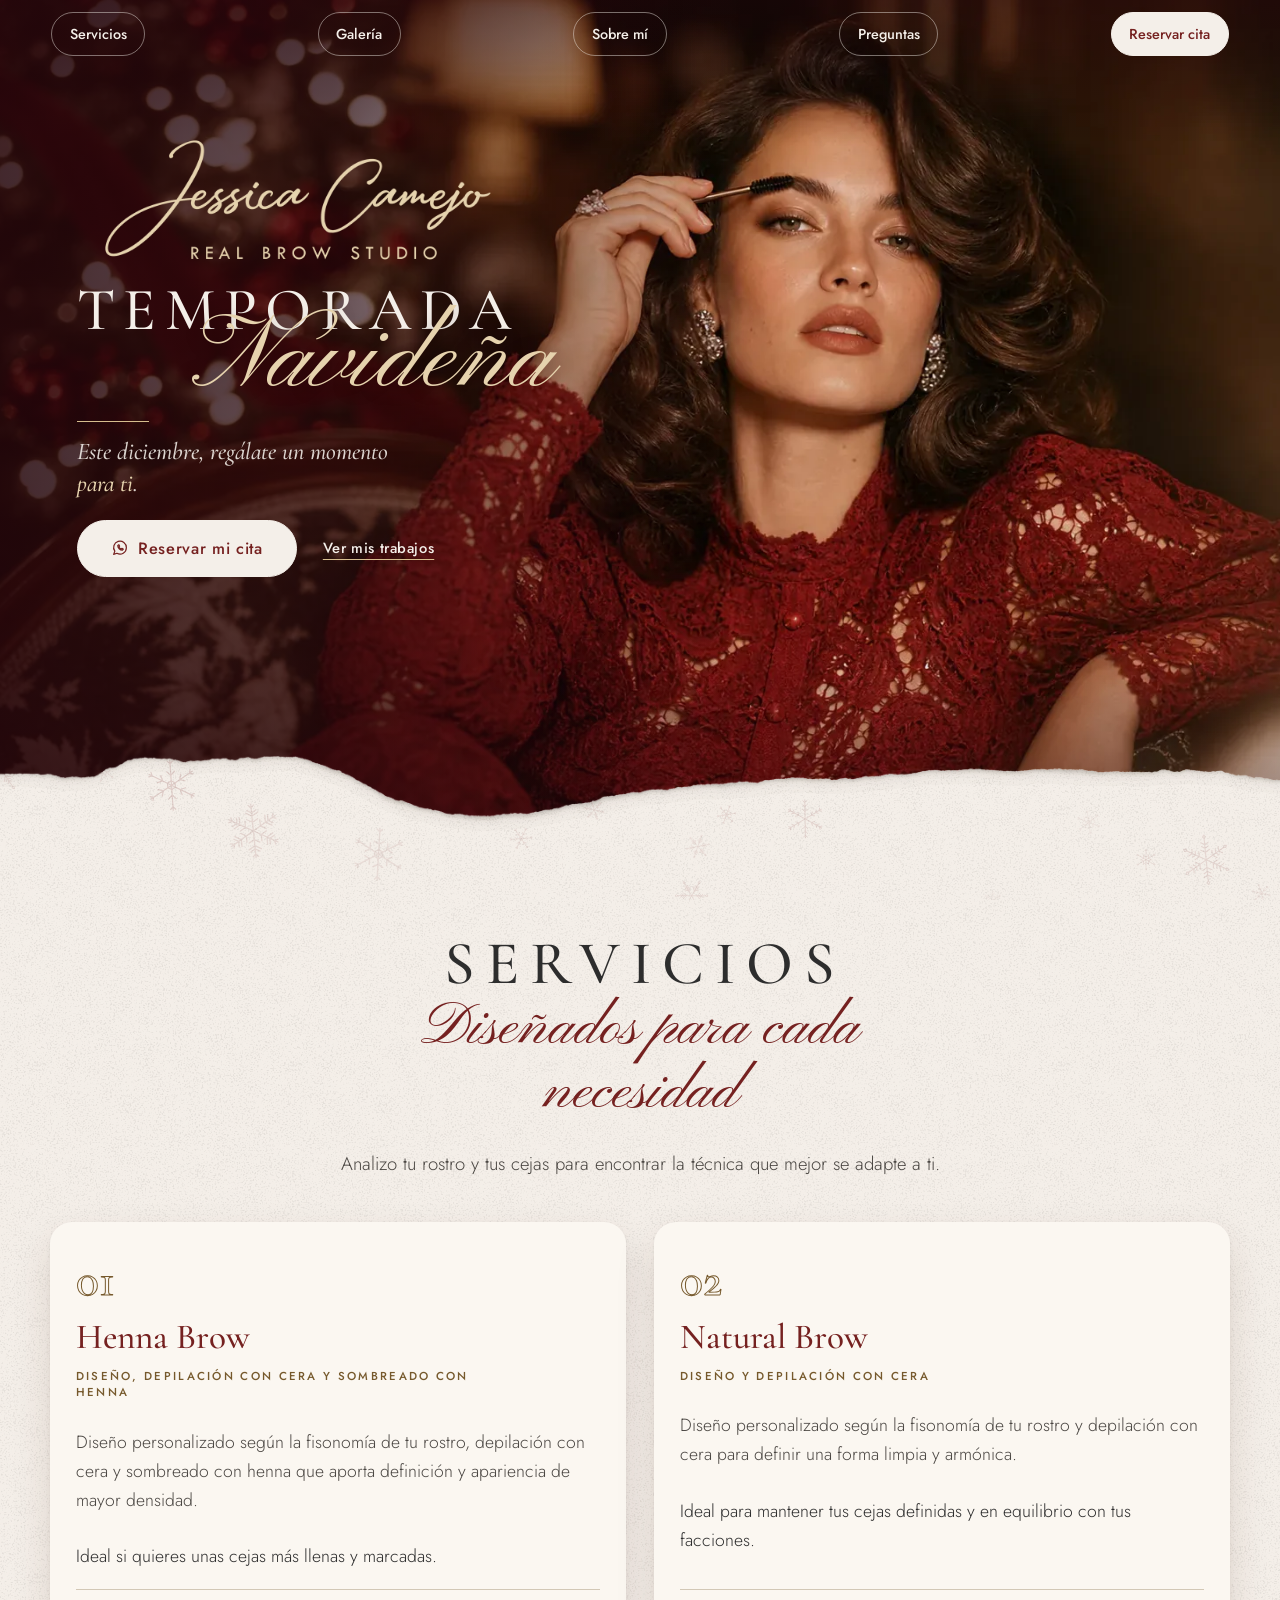
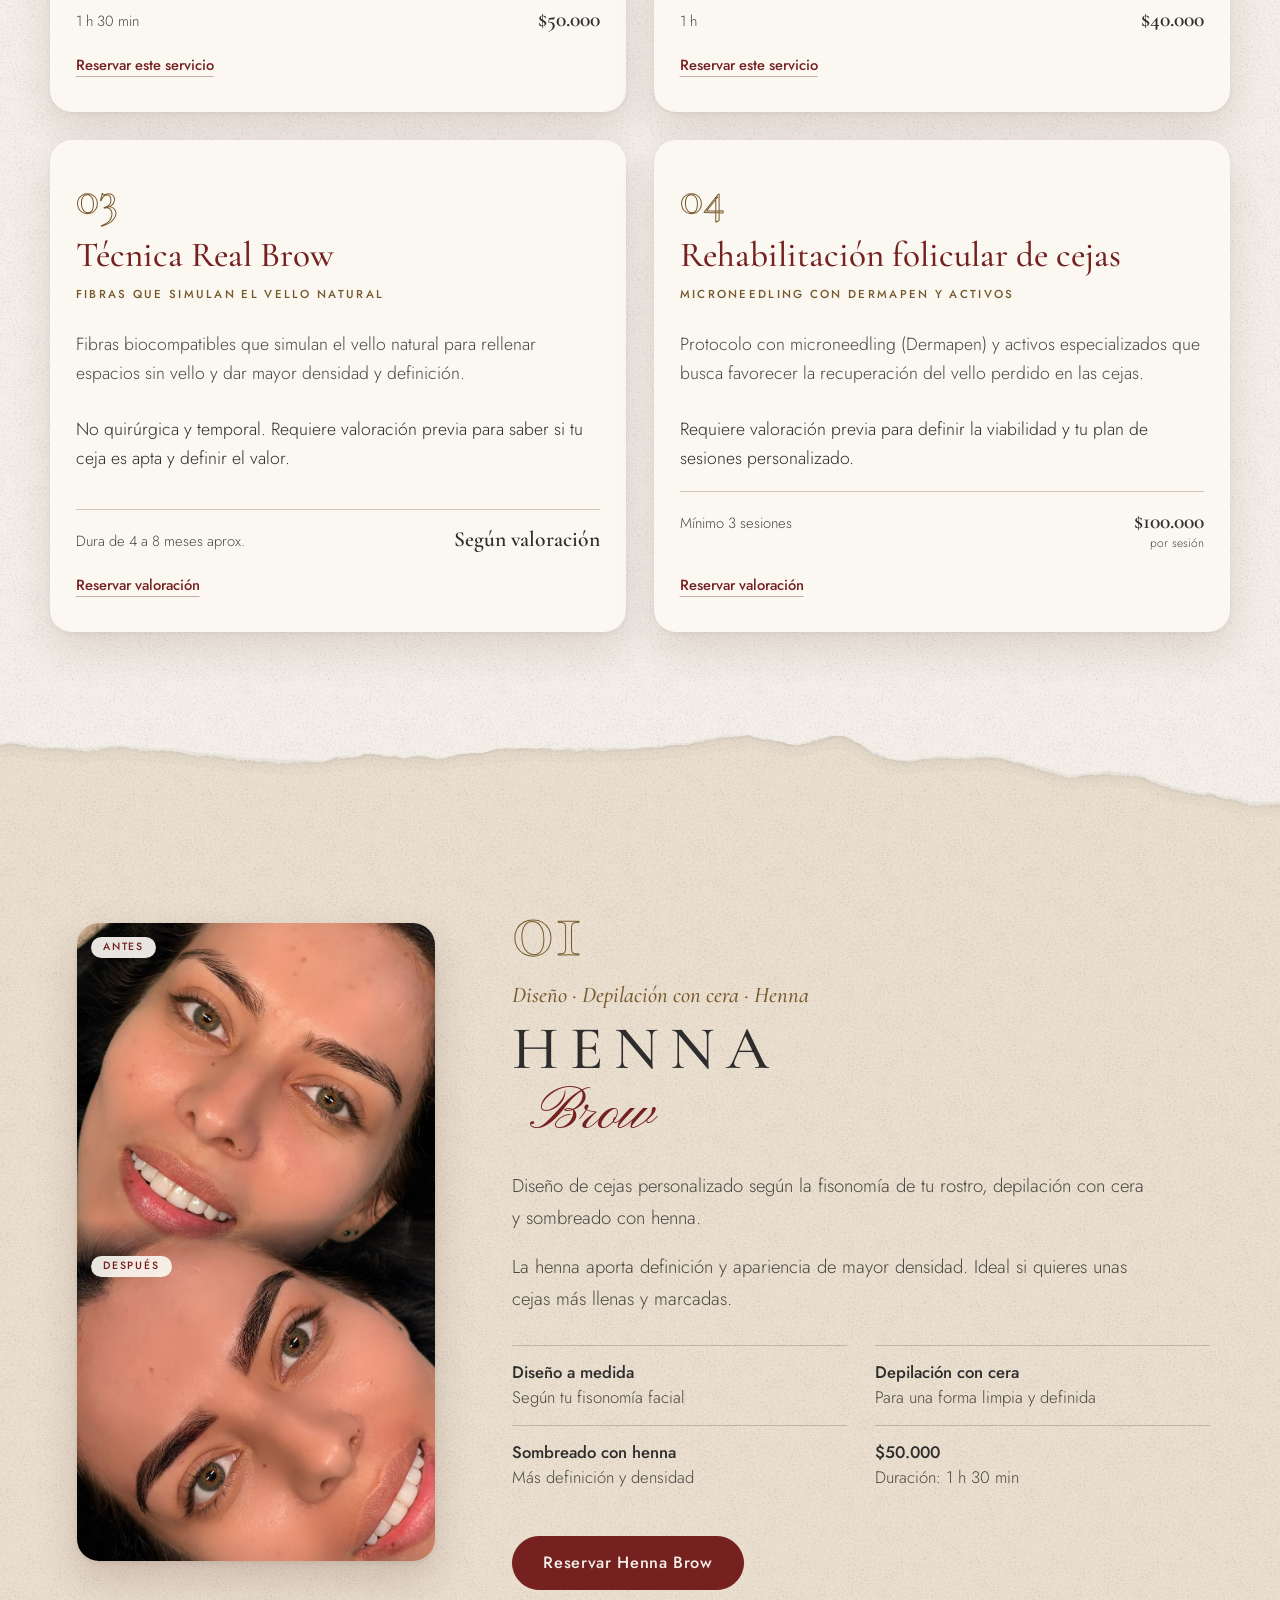
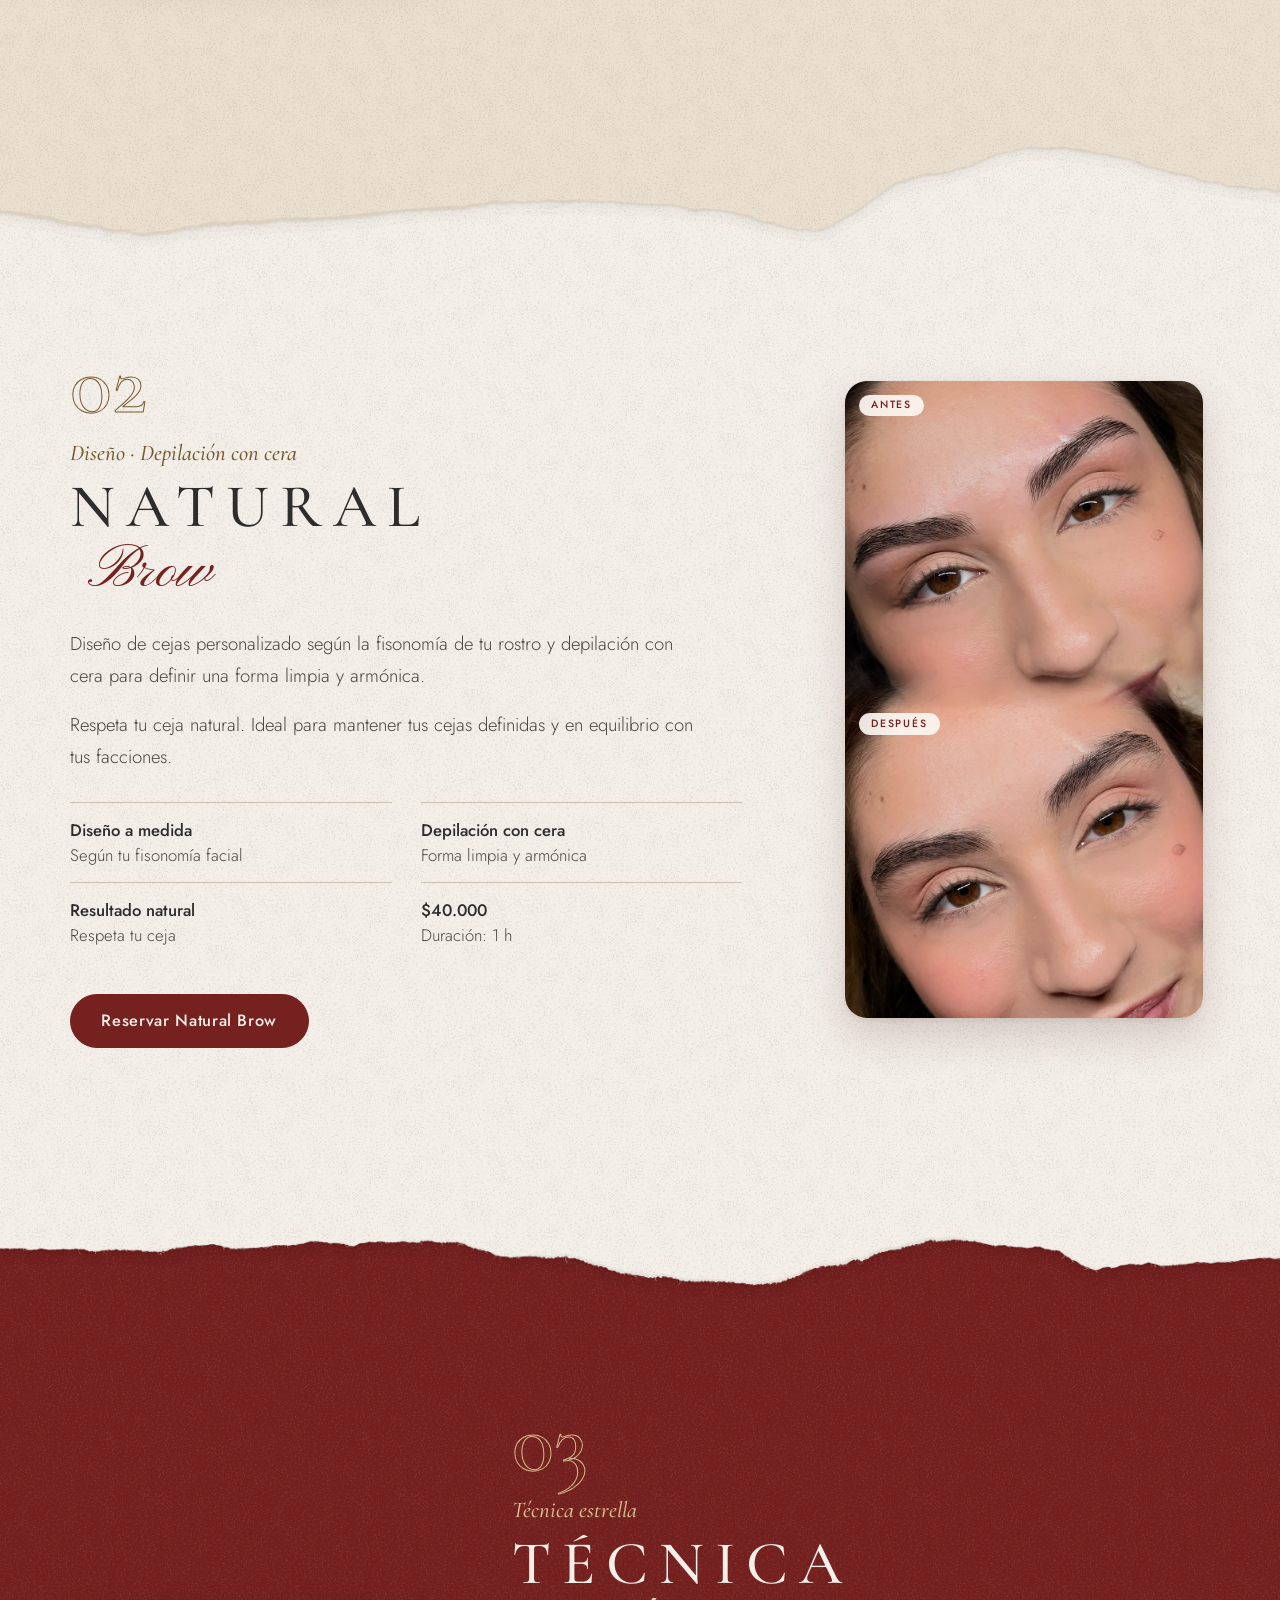
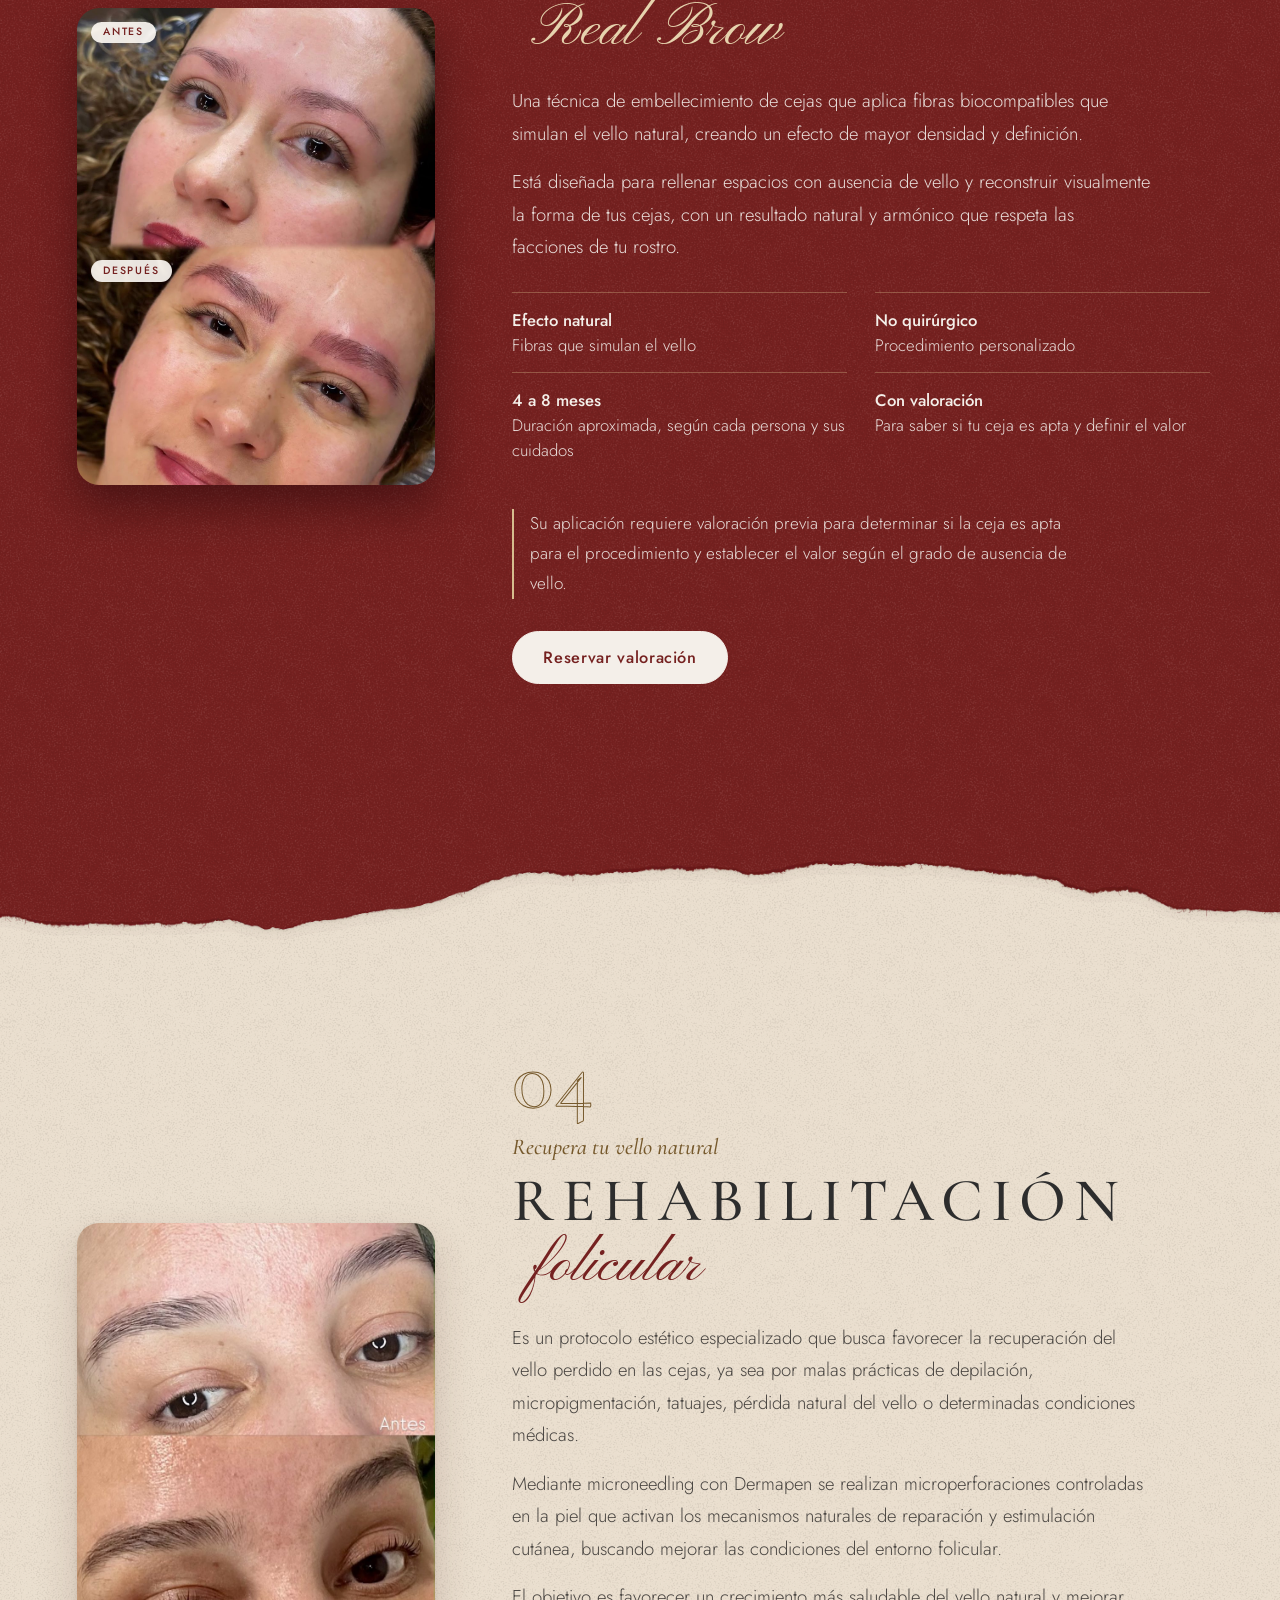
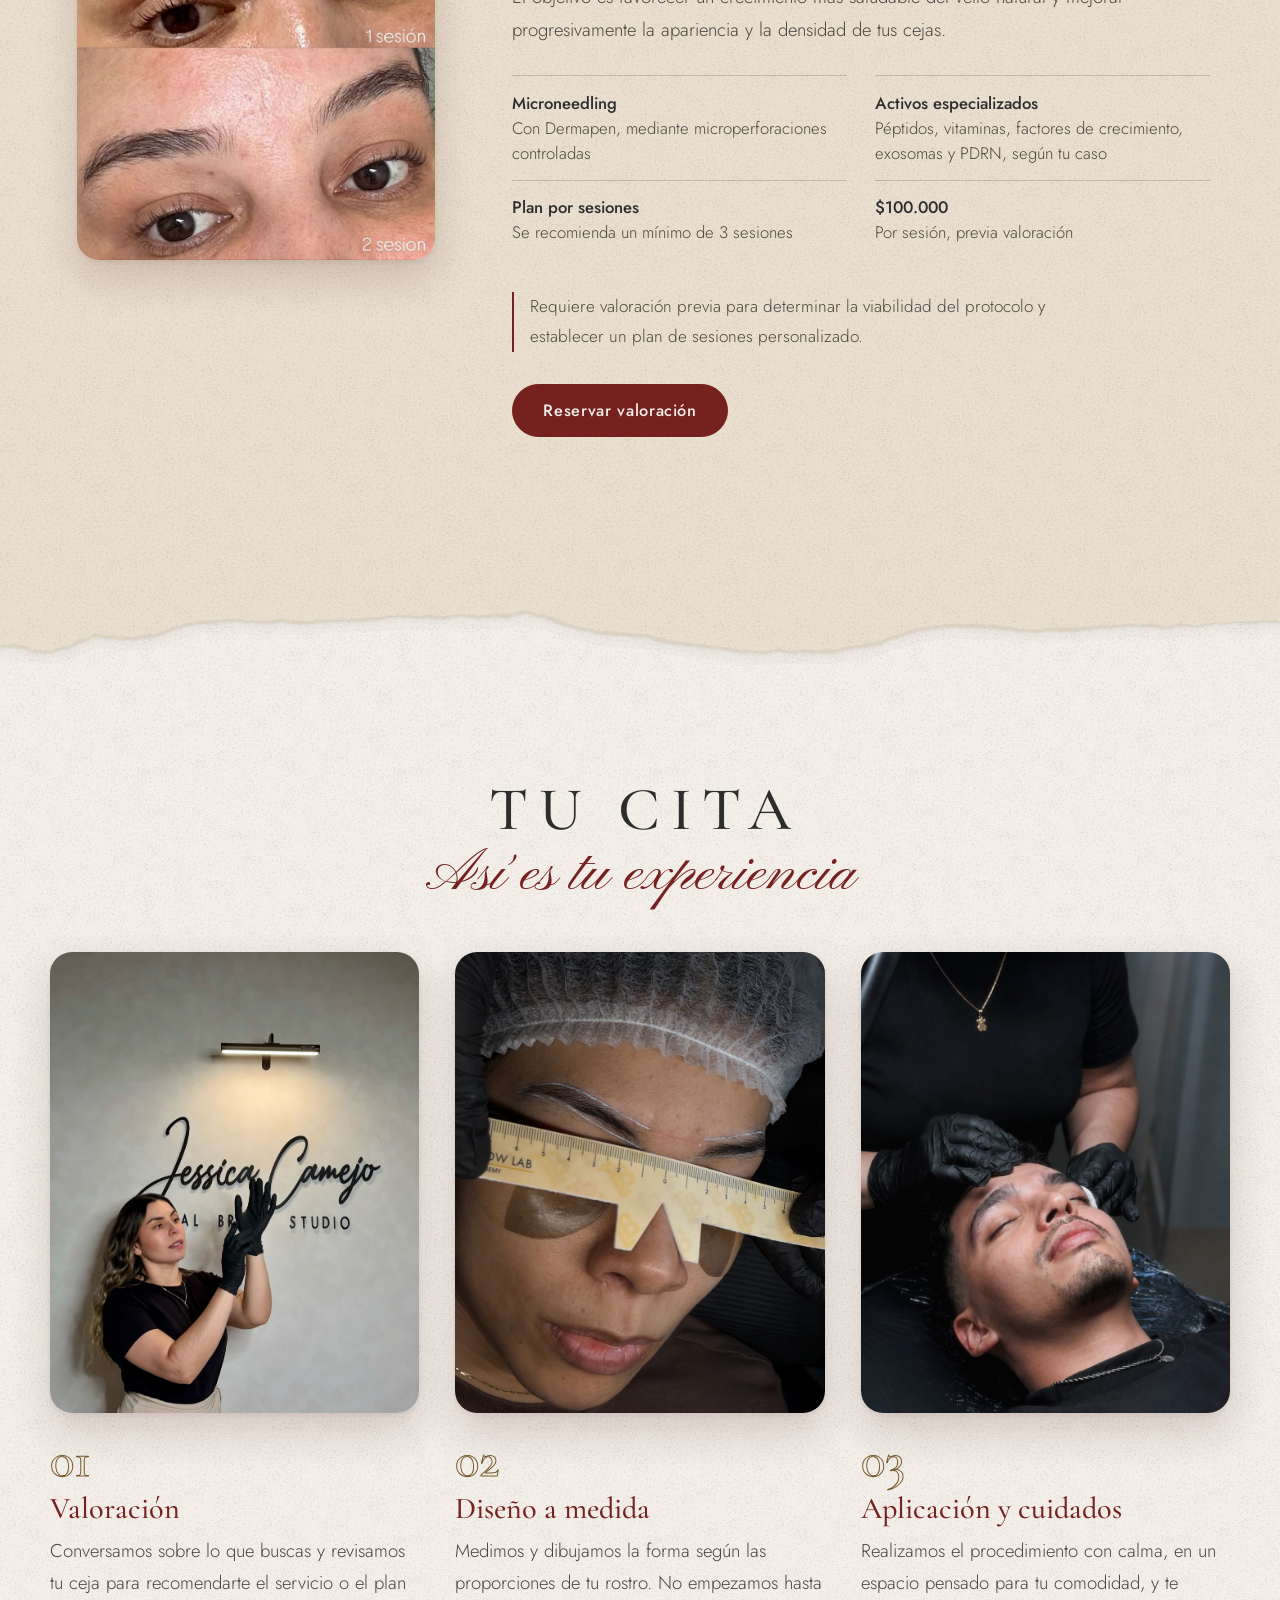
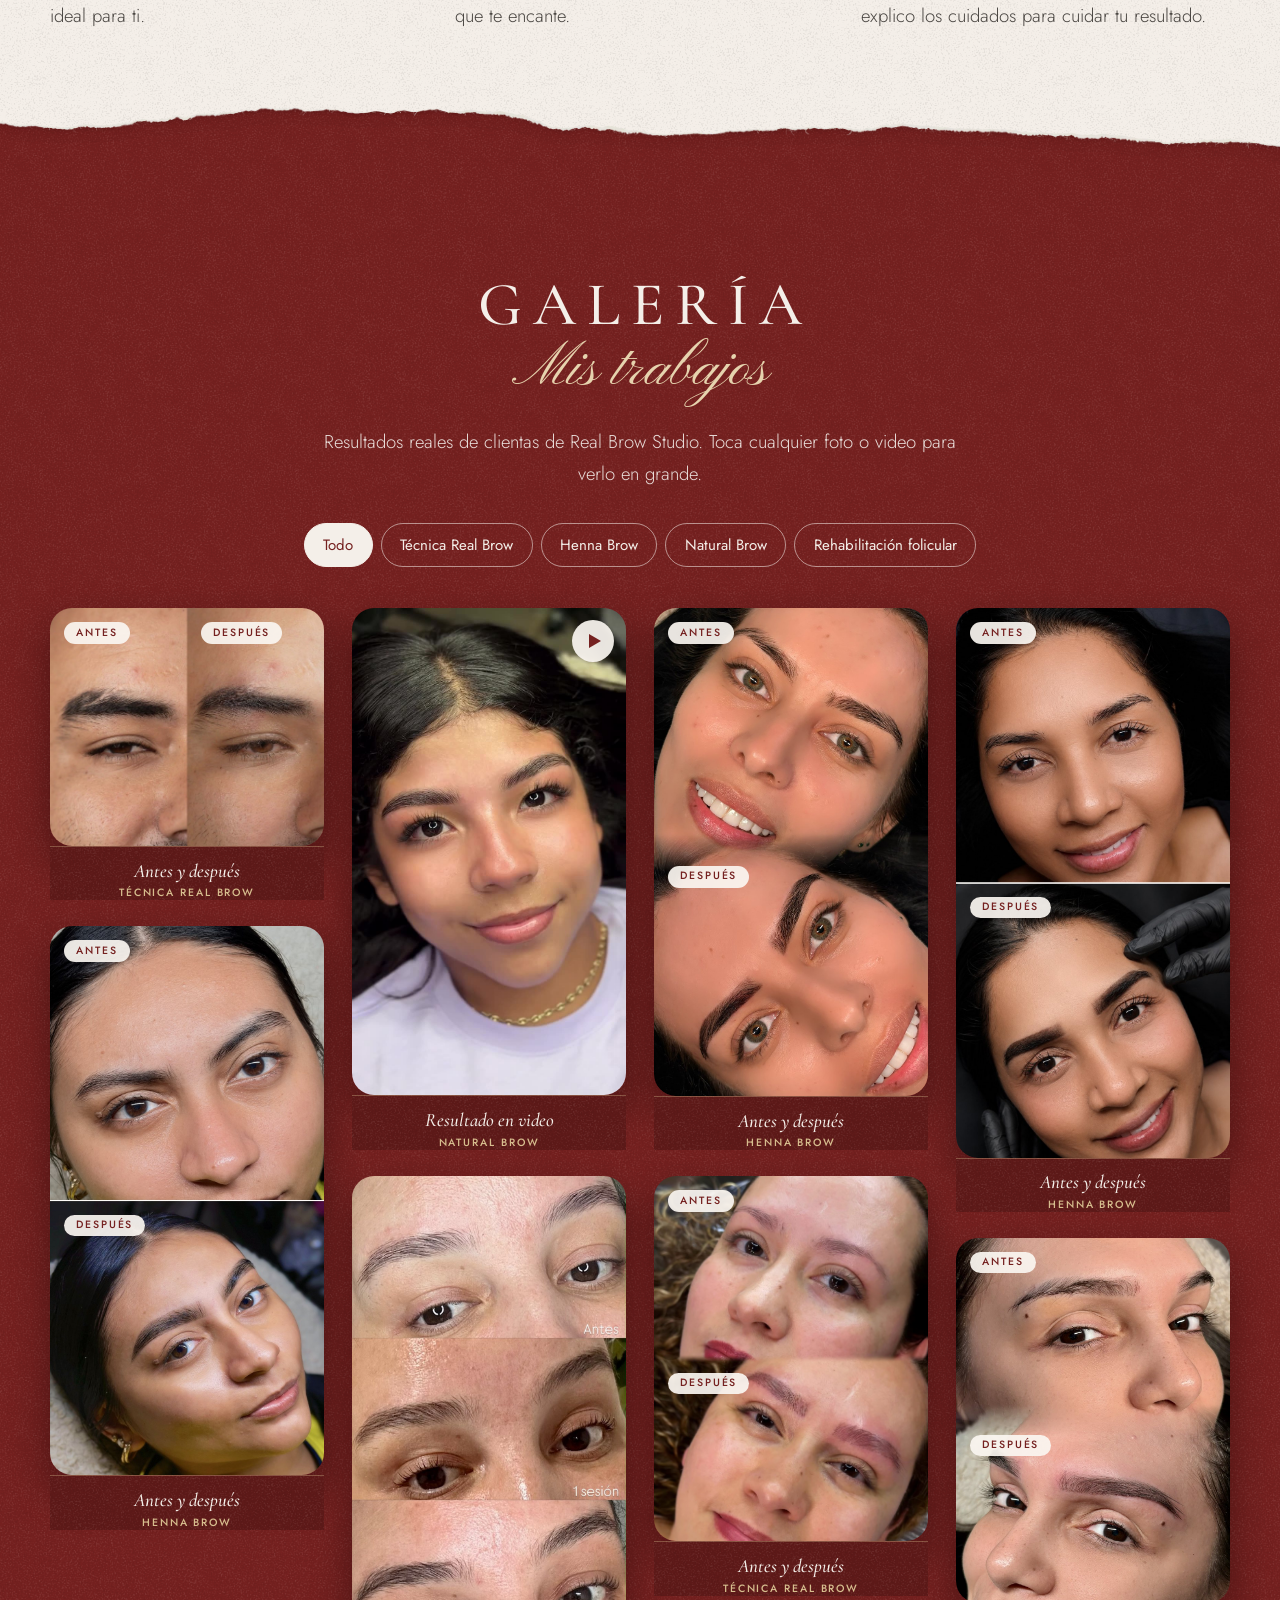
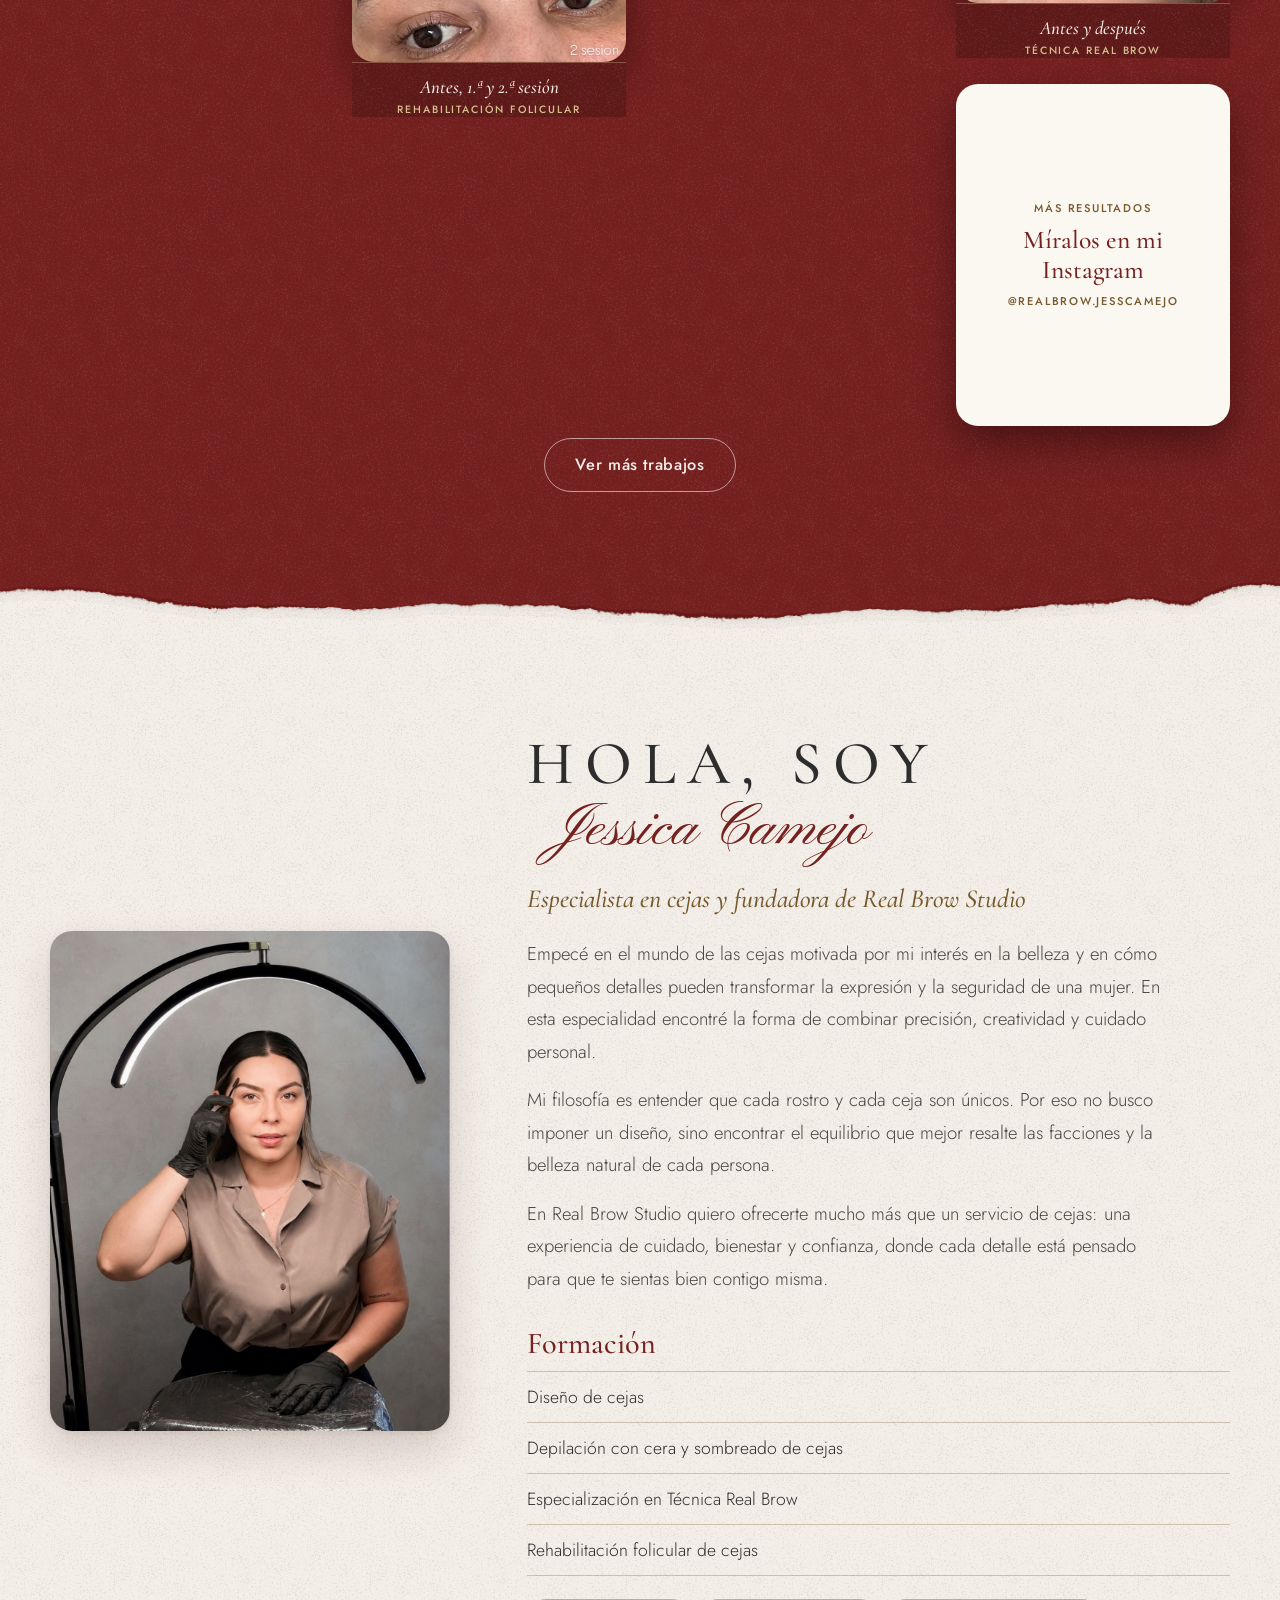
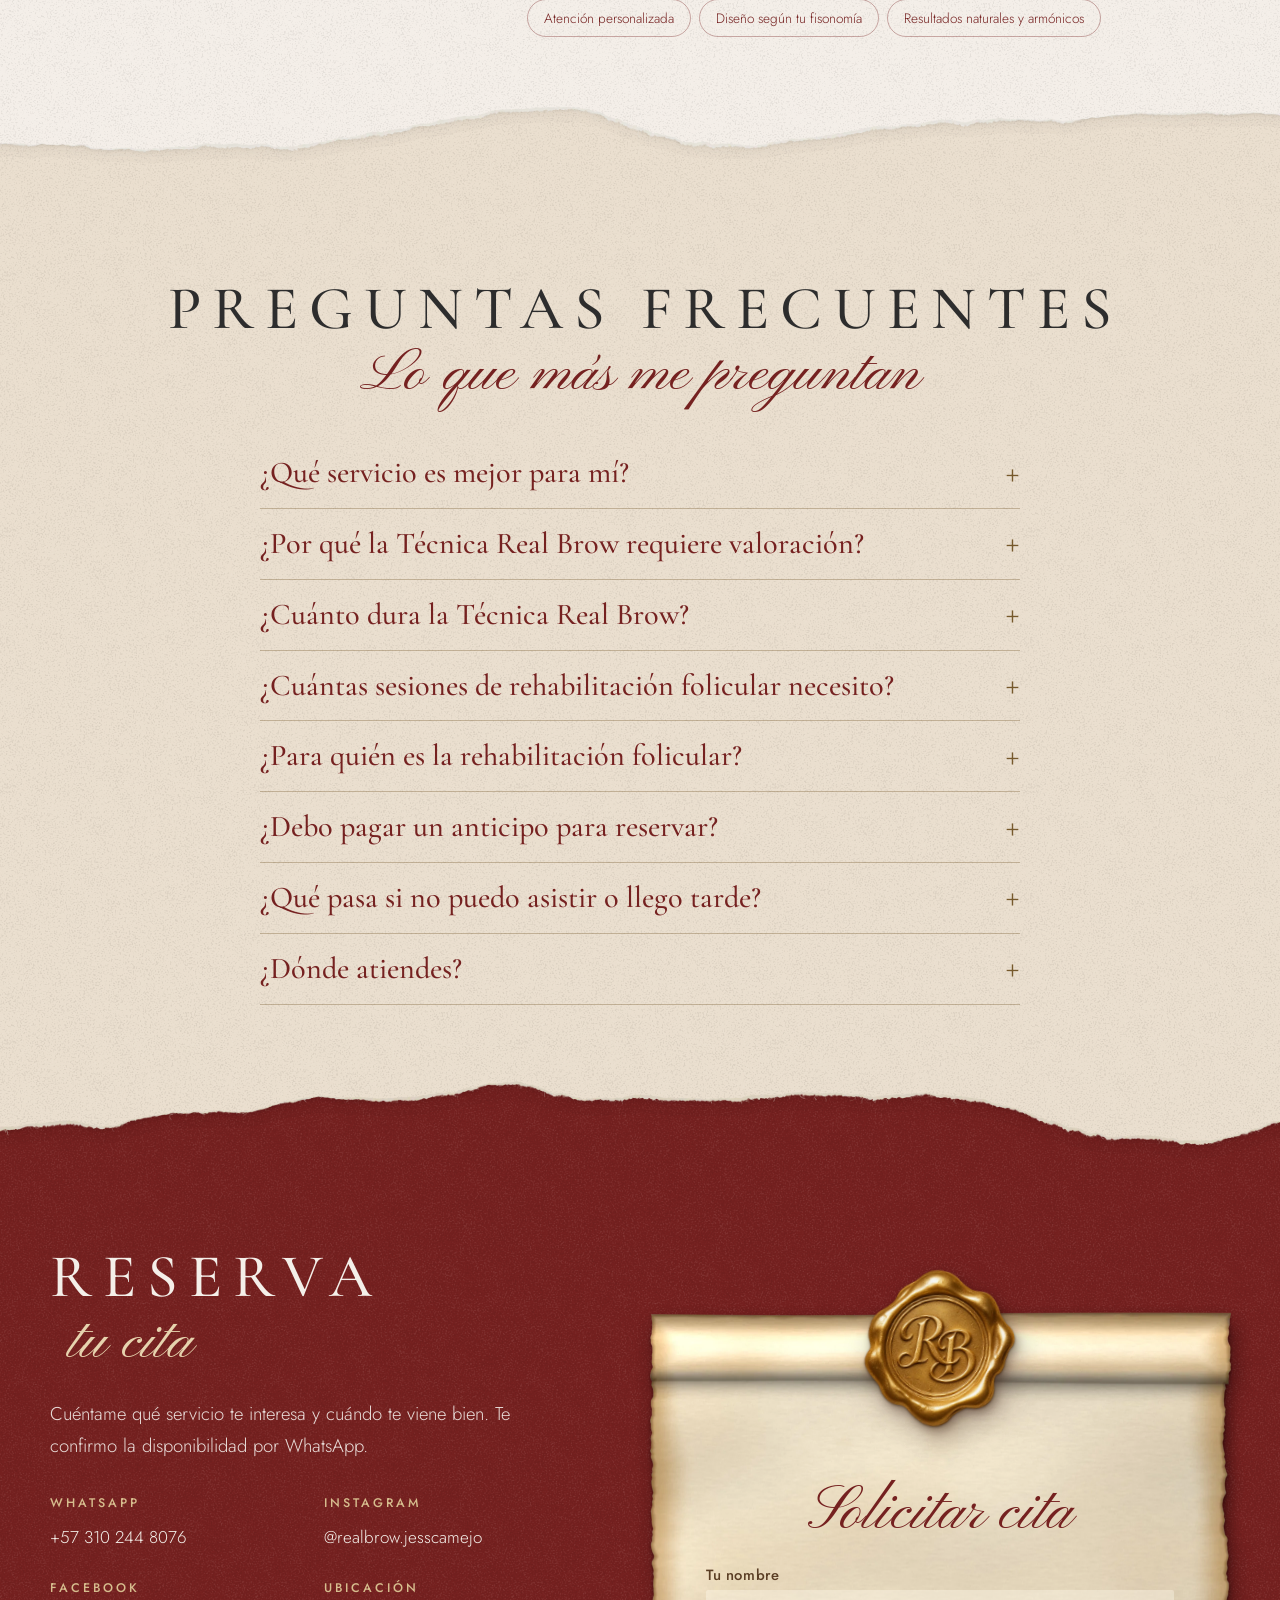
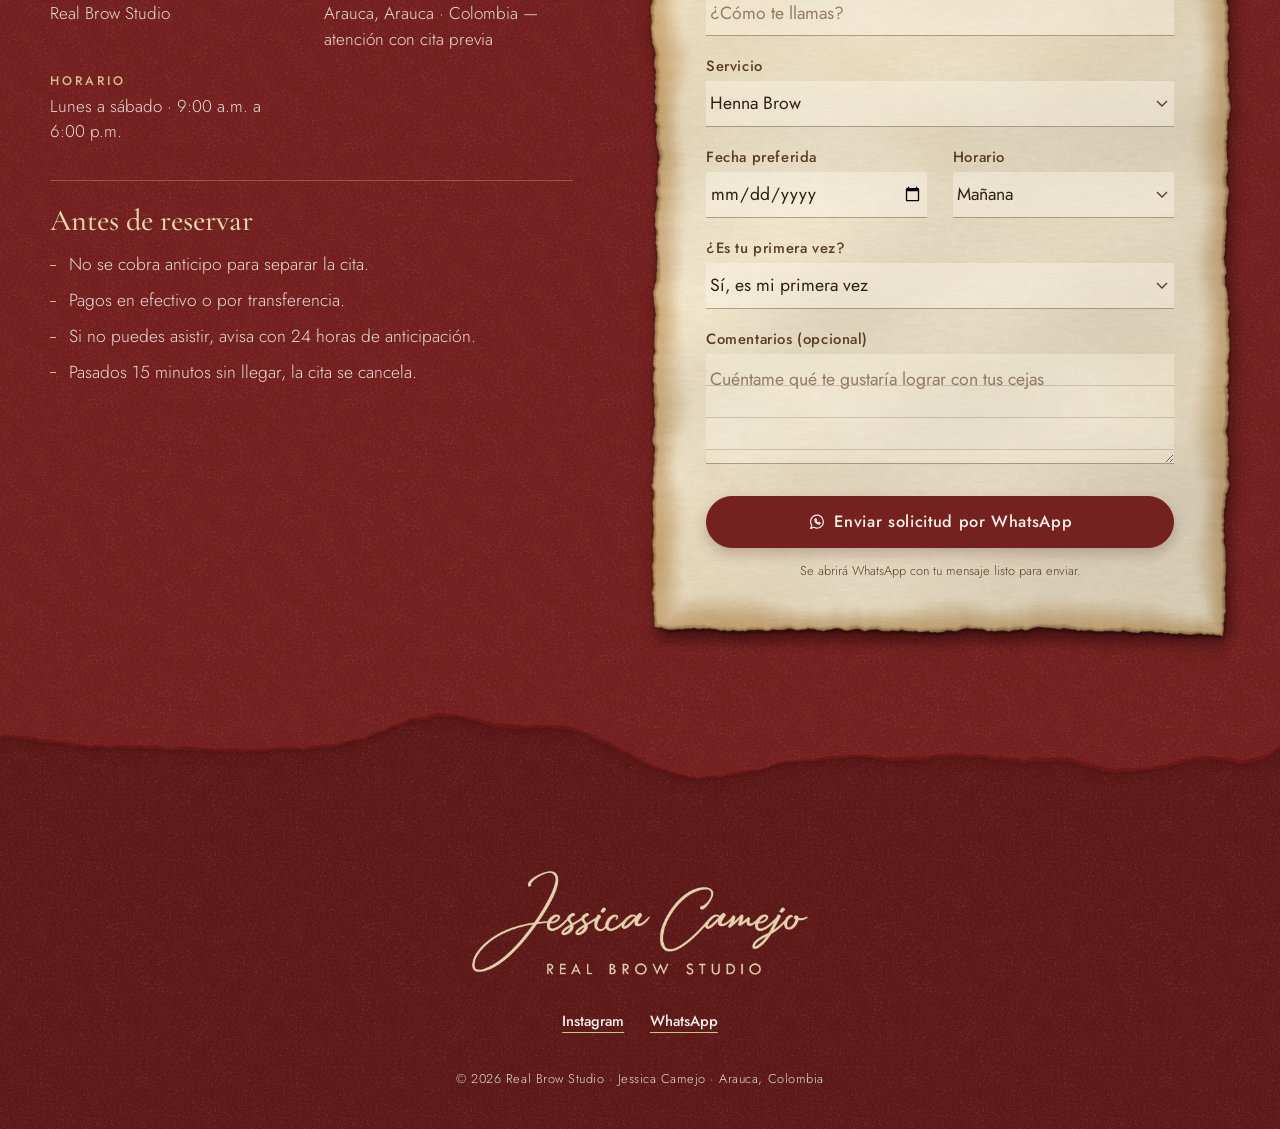
==== navidad/index.html @ 349b5777 "Construye la página de Navidad 2026 y añade noindex a la página principal - navidad/: página indepen" ====
<!doctype html>
<html lang="es">
<head>
<meta charset="utf-8">
<meta name="viewport" content="width=device-width, initial-scale=1">
<title>Temporada Navideña · Real Brow Studio · Jessica Camejo</title>
<meta name="robots" content="noindex">
<meta name="description" content="Este diciembre, regálate un momento para ti. Henna Brow, Natural Brow, Técnica Real Brow y rehabilitación folicular en Arauca. Reserva tu cita por WhatsApp.">
<!-- Vista previa al compartir el enlace (WhatsApp, Instagram, Facebook) -->
<meta property="og:type" content="website">
<meta property="og:title" content="Temporada Navideña · Real Brow Studio">
<meta property="og:description" content="Este diciembre, regálate un momento para ti. Reserva tu cita por WhatsApp.">
<meta property="og:image" content="https://jesscamejo.github.io/landing-pageREALBROW/navidad/imagenes/compartir.jpg">
<meta property="og:url" content="https://jesscamejo.github.io/landing-pageREALBROW/navidad/">
<meta name="twitter:card" content="summary_large_image">
<meta name="theme-color" content="#752120">
<link rel="preconnect" href="https://fonts.googleapis.com">
<link rel="preconnect" href="https://fonts.gstatic.com" crossorigin>
<link href="https://fonts.googleapis.com/css2?family=Cormorant+Garamond:ital,wght@0,500;0,600;1,500&family=Jost:wght@300;400;500&family=Pinyon+Script&display=swap" rel="stylesheet">
<link rel="preload" as="image" href="imagenes/portada-1100.webp" media="(max-width: 899px)">
<link rel="preload" as="image" href="imagenes/portada-1536.webp" media="(min-width: 900px)">
<link rel="stylesheet" href="navidad.css">
</head>
<body>

<header class="cabecera transparente">
  <div class="contenedor">
    <a href="#inicio" class="logo-cab" aria-label="Jessica Camejo · Real Brow Studio, ir al inicio"></a>
    <button class="boton-menu" aria-label="Abrir menú" aria-expanded="false" aria-controls="menu"><span></span><span></span><span></span></button>
    <ul class="menu" id="menu">
      <li><a href="#servicios">Servicios</a></li>
      <li><a href="#galeria">Galería</a></li>
      <li><a href="#sobre-mi">Sobre mí</a></li>
      <li><a href="#preguntas">Preguntas</a></li>
      <li><a href="#reservar" class="destacado">Reservar cita</a></li>
    </ul>
  </div>
</header>

<main>
  <!-- PORTADA -->
  <section class="portada rompe papel-0" id="inicio">
    <div class="c-foto">
      <picture>
        <source media="(max-width: 899px)" srcset="imagenes/portada-1100.webp">
        <img src="imagenes/portada-1536.webp" alt="Modelo con vestido de encaje rojo junto a un árbol de Navidad, peinando su ceja con un cepillo" width="1536" height="1024" fetchpriority="high">
      </picture>
      <div class="c-velo" aria-hidden="true"></div>
    </div>
    <div class="c-texto">
      <span class="c-logo" role="img" aria-label="Jessica Camejo · Real Brow Studio"></span>
      <h1 class="c-titulo"><span class="c-mayus">Temporada</span><span class="c-guion">Navideña</span></h1>
      <span class="c-regla" aria-hidden="true"></span>
      <p class="c-mensaje">Este diciembre, regálate un momento <em>para ti</em>.</p>
      <div class="c-acciones">
        <a href="#reservar" class="btn btn-claro"><svg class="wa" viewBox="0 0 24 24" fill="none" stroke="currentColor" stroke-width="1.6" stroke-linecap="round" stroke-linejoin="round" aria-hidden="true"><path d="M20.5 11.6a8.5 8.5 0 0 1-12.6 7.4L3.5 20.5l1.6-4.2A8.5 8.5 0 1 1 20.5 11.6z"/><path d="M9 8.6c0 3.3 2.9 6.3 6.3 6.3l1.1-1.4-2-1-1 .9c-1.2-.5-2.3-1.5-2.8-2.8l.9-1-1-2z"/></svg>Reservar mi cita</a>
        <a href="#galeria" class="c-enlace">Ver mis trabajos</a>
      </div>
    </div>
  </section>

  <!-- SERVICIOS -->
  <section class="marfil seccion servicios recibe rompe papel-5" id="servicios" data-copos="claro">
    <div class="alma papel-0" aria-hidden="true"></div>
    <div class="contenedor">
      <div class="intro centrada">
        <h2 class="titular centrado" aria-label="Servicios. Diseñados para cada necesidad"><span class="mayus">Servicios</span><span class="guion">Diseñados para cada necesidad</span></h2>
        <p>Analizo tu rostro y tus cejas para encontrar la técnica que mejor se adapte a ti.</p>
      </div>
      <div class="tarjetas" id="lista-servicios"></div>
    </div>
  </section>

  <!-- 01 · HENNA BROW -->
  <section class="crema seccion servicio foto-izq recibe rompe papel-6" id="henna-brow" data-copos="claro">
    <div class="alma papel-5" aria-hidden="true"></div>
    <div class="dos">
      <figure><span class="marco"><img src="../imagenes/diseno-pigmentacion-5.jpg" alt="Antes y después de Henna Brow" width="899" height="1600" loading="lazy"><span class="marca-ad">Antes</span><span class="marca-ad abajo">Después</span></span></figure>
      <div class="texto">
        <span class="num" aria-hidden="true">01</span>
        <span class="etiqueta">Diseño · Depilación con cera · Henna</span>
        <h2 class="titular" aria-label="Henna Brow"><span class="mayus">Henna</span><span class="guion">Brow</span></h2>
        <p>Diseño de cejas personalizado según la fisonomía de tu rostro, depilación con cera y sombreado con henna.</p>
        <p>La henna aporta definición y apariencia de mayor densidad. Ideal si quieres unas cejas más llenas y marcadas.</p>
        <ul class="claves">
          <li><strong>Diseño a medida</strong>Según tu fisonomía facial</li>
          <li><strong>Depilación con cera</strong>Para una forma limpia y definida</li>
          <li><strong>Sombreado con henna</strong>Más definición y densidad</li>
          <li><strong>$50.000</strong>Duración: 1 h 30 min</li>
        </ul>
        <button class="btn btn-rojo reservar-servicio" data-servicio="Henna Brow">Reservar Henna Brow</button>
      </div>
    </div>
  </section>

  <!-- 02 · NATURAL BROW -->
  <section class="marfil seccion servicio foto-der recibe rompe papel-1" id="natural-brow" data-copos="claro">
    <div class="alma papel-6" aria-hidden="true"></div>
    <div class="dos">
      <div class="texto">
        <span class="num" aria-hidden="true">02</span>
        <span class="etiqueta">Diseño · Depilación con cera</span>
        <h2 class="titular" aria-label="Natural Brow"><span class="mayus">Natural</span><span class="guion">Brow</span></h2>
        <p>Diseño de cejas personalizado según la fisonomía de tu rostro y depilación con cera para definir una forma limpia y armónica.</p>
        <p>Respeta tu ceja natural. Ideal para mantener tus cejas definidas y en equilibrio con tus facciones.</p>
        <ul class="claves">
          <li><strong>Diseño a medida</strong>Según tu fisonomía facial</li>
          <li><strong>Depilación con cera</strong>Forma limpia y armónica</li>
          <li><strong>Resultado natural</strong>Respeta tu ceja</li>
          <li><strong>$40.000</strong>Duración: 1 h</li>
        </ul>
        <button class="btn btn-rojo reservar-servicio" data-servicio="Natural Brow">Reservar Natural Brow</button>
      </div>
      <figure><span class="marco"><img src="../imagenes/diseno-depilacion-1.jpg" alt="Antes y después de Natural Brow" width="900" height="1599" loading="lazy"><span class="marca-ad">Antes</span><span class="marca-ad abajo">Después</span></span></figure>
    </div>
  </section>

  <!-- 03 · TÉCNICA REAL BROW -->
  <section class="rojo seccion servicio foto-izq recibe rompe papel-2" id="tecnica-real-brow" data-copos="rojo">
    <div class="alma papel-1" aria-hidden="true"></div>
    <div class="dos">
      <figure><span class="marco"><img src="../imagenes/real-brow-antes-despues-1.jpg" alt="Antes y después de la Técnica Real Brow" width="1125" height="1500" loading="lazy"><span class="marca-ad">Antes</span><span class="marca-ad abajo">Después</span></span></figure>
      <div class="texto">
        <span class="num" aria-hidden="true">03</span>
        <span class="etiqueta">Técnica estrella</span>
        <h2 class="titular" aria-label="Técnica Real Brow"><span class="mayus">Técnica</span><span class="guion">Real Brow</span></h2>
        <p>Una técnica de embellecimiento de cejas que aplica fibras biocompatibles que simulan el vello natural, creando un efecto de mayor densidad y definición.</p>
        <p>Está diseñada para rellenar espacios con ausencia de vello y reconstruir visualmente la forma de tus cejas, con un resultado natural y armónico que respeta las facciones de tu rostro.</p>
        <ul class="claves">
          <li><strong>Efecto natural</strong>Fibras que simulan el vello</li>
          <li><strong>No quirúrgico</strong>Procedimiento personalizado</li>
          <li><strong>4 a 8 meses</strong>Duración aproximada, según cada persona y sus cuidados</li>
          <li><strong>Con valoración</strong>Para saber si tu ceja es apta y definir el valor</li>
        </ul>
        <p class="importante">Su aplicación requiere valoración previa para determinar si la ceja es apta para el procedimiento y establecer el valor según el grado de ausencia de vello.</p>
        <button class="btn btn-claro reservar-servicio" data-servicio="Técnica Real Brow">Reservar valoración</button>
      </div>
    </div>
  </section>

  <!-- 04 · REHABILITACIÓN FOLICULAR -->
  <section class="crema seccion servicio foto-izq recibe rompe papel-7" id="rehabilitacion-folicular" data-copos="claro">
    <div class="alma papel-2" aria-hidden="true"></div>
    <div class="dos">
      <figure><span class="marco"><img src="../imagenes/rehabilitacion-sesiones.jpg" alt="Evolución de cejas con rehabilitación folicular: antes, primera y segunda sesión" width="844" height="1500" loading="lazy"></span></figure>
      <div class="texto">
        <span class="num" aria-hidden="true">04</span>
        <span class="etiqueta">Recupera tu vello natural</span>
        <h2 class="titular" aria-label="Rehabilitación folicular de cejas"><span class="mayus largo">Rehabilitación</span><span class="guion">folicular</span></h2>
        <p>Es un protocolo estético especializado que busca favorecer la recuperación del vello perdido en las cejas, ya sea por malas prácticas de depilación, micropigmentación, tatuajes, pérdida natural del vello o determinadas condiciones médicas.</p>
        <p>Mediante microneedling con Dermapen se realizan microperforaciones controladas en la piel que activan los mecanismos naturales de reparación y estimulación cutánea, buscando mejorar las condiciones del entorno folicular.</p>
        <p>El objetivo es favorecer un crecimiento más saludable del vello natural y mejorar progresivamente la apariencia y la densidad de tus cejas.</p>
        <ul class="claves">
          <li><strong>Microneedling</strong>Con Dermapen, mediante microperforaciones controladas</li>
          <li><strong>Activos especializados</strong>Péptidos, vitaminas, factores de crecimiento, exosomas y PDRN, según tu caso</li>
          <li><strong>Plan por sesiones</strong>Se recomienda un mínimo de 3 sesiones</li>
          <li><strong>$100.000</strong>Por sesión, previa valoración</li>
        </ul>
        <p class="importante">Requiere valoración previa para determinar la viabilidad del protocolo y establecer un plan de sesiones personalizado.</p>
        <button class="btn btn-rojo reservar-servicio" data-servicio="Rehabilitación folicular de cejas">Reservar valoración</button>
      </div>
    </div>
  </section>

  <!-- TU CITA -->
  <section class="marfil seccion experiencia recibe rompe papel-3" id="proceso" data-copos="claro">
    <div class="alma papel-7" aria-hidden="true"></div>
    <div class="contenedor">
      <div class="intro centrada">
        <h2 class="titular centrado" aria-label="Tu cita. Así es tu experiencia"><span class="mayus">Tu cita</span><span class="guion">Así es tu experiencia</span></h2>
      </div>
      <div class="pasos">
        <div class="paso"><img src="../imagenes/jessica-guantes.jpg" alt="Jessica Camejo preparándose para atender" loading="lazy" style="object-position:50% 45%"><span class="num" aria-hidden="true">01</span><h3>Valoración</h3><p>Conversamos sobre lo que buscas y revisamos tu ceja para recomendarte el servicio o el plan ideal para ti.</p></div>
        <div class="paso"><img src="../imagenes/proceso-diseno-medidas.jpg" alt="Medición y diseño de cejas a medida con regla" loading="lazy" style="object-position:50% 38%"><span class="num" aria-hidden="true">02</span><h3>Diseño a medida</h3><p>Medimos y dibujamos la forma según las proporciones de tu rostro. No empezamos hasta que te encante.</p></div>
        <div class="paso"><img src="../imagenes/proceso-cuidados.jpg" alt="Jessica Camejo terminando el procedimiento de cejas" loading="lazy" style="object-position:50% 35%"><span class="num" aria-hidden="true">03</span><h3>Aplicación y cuidados</h3><p>Realizamos el procedimiento con calma, en un espacio pensado para tu comodidad, y te explico los cuidados para cuidar tu resultado.</p></div>
      </div>
    </div>
  </section>

  <!-- GALERÍA -->
  <section class="rojo seccion galeria recibe rompe papel-8" id="galeria" data-copos="rojo">
    <div class="alma papel-3" aria-hidden="true"></div>
    <div class="contenedor">
      <div class="intro centrada">
        <h2 class="titular centrado" aria-label="Galería. Mis trabajos"><span class="mayus">Galería</span><span class="guion">Mis trabajos</span></h2>
        <p>Resultados reales de clientas de Real Brow Studio. Toca cualquier foto o video para verlo en grande.</p>
      </div>
      <div class="filtros" role="group" aria-label="Filtrar galería"></div>
      <div class="rejilla" id="rejilla"></div>
      <div class="ver-mas"><button class="btn btn-borde" id="ver-mas" hidden>Ver más trabajos</button></div>
    </div>
  </section>

  <!-- SOBRE MÍ -->
  <section class="marfil seccion sobre recibe rompe papel-9" id="sobre-mi" data-copos="claro">
    <div class="alma papel-8" aria-hidden="true"></div>
    <div class="contenedor">
      <div class="retrato"><img src="../imagenes/jessica-camejo.jpg" alt="Jessica Camejo, especialista en cejas y fundadora de Real Brow Studio" loading="lazy"></div>
      <div>
        <h2 class="titular titulo-sobre" aria-label="Hola, soy Jessica Camejo"><span class="mayus">Hola, soy</span><span class="guion">Jessica Camejo</span></h2>
        <p class="cargo">Especialista en cejas y fundadora de Real Brow Studio</p>
        <p>Empecé en el mundo de las cejas motivada por mi interés en la belleza y en cómo pequeños detalles pueden transformar la expresión y la seguridad de una mujer. En esta especialidad encontré la forma de combinar precisión, creatividad y cuidado personal.</p>
        <p>Mi filosofía es entender que cada rostro y cada ceja son únicos. Por eso no busco imponer un diseño, sino encontrar el equilibrio que mejor resalte las facciones y la belleza natural de cada persona.</p>
        <p>En Real Brow Studio quiero ofrecerte mucho más que un servicio de cejas: una experiencia de cuidado, bienestar y confianza, donde cada detalle está pensado para que te sientas bien contigo misma.</p>
        <h3>Formación</h3>
        <ul class="formacion">
          <li>Diseño de cejas</li>
          <li>Depilación con cera y sombreado de cejas</li>
          <li>Especialización en Técnica Real Brow</li>
          <li>Rehabilitación folicular de cejas</li>
        </ul>
        <ul class="valores">
          <li>Atención personalizada</li>
          <li>Diseño según tu fisonomía</li>
          <li>Resultados naturales y armónicos</li>
        </ul>
      </div>
    </div>
  </section>

  <!-- PREGUNTAS FRECUENTES -->
  <section class="crema seccion faq recibe rompe papel-4" id="preguntas" data-copos="claro">
    <div class="alma papel-9" aria-hidden="true"></div>
    <div class="contenedor">
      <div class="intro centrada">
        <h2 class="titular centrado titulo-una" aria-label="Preguntas frecuentes. Lo que más me preguntan"><span class="mayus">Preguntas frecuentes</span><span class="guion">Lo que más me preguntan</span></h2>
      </div>
      <div class="preguntas">
        <details>
          <summary>¿Qué servicio es mejor para mí?</summary>
          <p>Depende de cómo esté tu ceja hoy y del resultado que buscas. Si no estás segura, reserva una valoración y te recomiendo el servicio o el plan que más te conviene.</p>
        </details>
        <details>
          <summary>¿Por qué la Técnica Real Brow requiere valoración?</summary>
          <p>Porque primero revisamos si tu ceja es apta para el procedimiento, y el valor se determina según el grado de ausencia de vello y las necesidades de cada ceja.</p>
        </details>
        <details>
          <summary>¿Cuánto dura la Técnica Real Brow?</summary>
          <p>Es un procedimiento temporal, con una duración aproximada de 4 a 8 meses. Depende de las características de cada persona y de sus cuidados posteriores.</p>
        </details>
        <details>
          <summary>¿Cuántas sesiones de rehabilitación folicular necesito?</summary>
          <p>Se recomienda un mínimo de 3 sesiones. En la valoración determinamos la viabilidad del protocolo y armamos tu plan de sesiones personalizado.</p>
        </details>
        <details>
          <summary>¿Para quién es la rehabilitación folicular?</summary>
          <p>Para cejas que perdieron vello por malas prácticas de depilación, micropigmentación, tatuajes, pérdida natural del vello o determinadas condiciones médicas. En la valoración revisamos si el protocolo es viable para ti.</p>
        </details>
        <details>
          <summary>¿Debo pagar un anticipo para reservar?</summary>
          <p>No. No cobro anticipo para separar tu cita. El pago se hace en efectivo o por transferencia.</p>
        </details>
        <details>
          <summary>¿Qué pasa si no puedo asistir o llego tarde?</summary>
          <p>Si no puedes asistir, avísame con al menos 24 horas de anticipación. Si pasan 15 minutos de la hora de tu cita y no has llegado, la cita se cancela.</p>
        </details>
        <details>
          <summary>¿Dónde atiendes?</summary>
          <p>Atiendo con cita previa en Arauca, Arauca, de lunes a sábado de 9:00 a.m. a 6:00 p.m. Escríbeme por WhatsApp para coordinar tu visita.</p>
        </details>
      </div>
    </div>
  </section>

  <!-- RESERVAS -->
  <section class="rojo seccion reserva recibe rompe papel-10" id="reservar" data-copos="rojo">
    <div class="alma papel-4" aria-hidden="true"></div>
    <div class="contenedor rejilla-reserva">
      <div class="col-info">
        <div class="intro">
          <h2 class="titular centrado" aria-label="Reserva tu cita"><span class="mayus">Reserva</span><span class="guion">tu cita</span></h2>
          <p>Cuéntame qué servicio te interesa y cuándo te viene bien. Te confirmo la disponibilidad por WhatsApp.</p>
        </div>
        <div class="lado">
          <ul class="info" id="info-contacto"></ul>
          <div class="politicas">
            <h3>Antes de reservar</h3>
            <ul>
              <li>No se cobra anticipo para separar la cita.</li>
              <li>Pagos en efectivo o por transferencia.</li>
              <li>Si no puedes asistir, avisa con 24 horas de anticipación.</li>
              <li>Pasados 15 minutos sin llegar, la cita se cancela.</li>
            </ul>
          </div>
        </div>
      </div>
      <article class="carta">
        <img class="sello" src="imagenes/sello-rb.webp" alt="" width="440" height="423" loading="lazy">
        <div class="contenido">
          <form id="formulario" novalidate>
            <h3>Solicitar cita</h3>
            <div class="campos">
              <div class="completo"><label for="nombre">Tu nombre</label><input id="nombre" name="nombre" autocomplete="name" required placeholder="¿Cómo te llamas?"></div>
              <div class="completo"><label for="servicio">Servicio</label><select id="servicio" name="servicio" required></select></div>
              <div><label for="fecha">Fecha preferida</label><input id="fecha" name="fecha" type="date"></div>
              <div><label for="horario">Horario</label><select id="horario" name="horario"><option>Mañana</option><option>Mediodía</option><option>Tarde</option><option>Cualquier horario</option></select></div>
              <div class="completo"><label for="tipo">¿Es tu primera vez?</label><select id="tipo" name="tipo"><option>Sí, es mi primera vez</option><option>Ya soy clienta</option><option>Vengo a continuar mi tratamiento</option></select></div>
              <div class="completo"><label for="mensaje">Comentarios (opcional)</label><textarea id="mensaje" name="mensaje" placeholder="Cuéntame qué te gustaría lograr con tus cejas"></textarea></div>
            </div>
            <div class="aviso" id="aviso" hidden></div>
            <button type="submit" class="btn btn-rojo enviar"><svg class="wa" viewBox="0 0 24 24" fill="none" stroke="currentColor" stroke-width="1.6" stroke-linecap="round" stroke-linejoin="round" aria-hidden="true"><path d="M20.5 11.6a8.5 8.5 0 0 1-12.6 7.4L3.5 20.5l1.6-4.2A8.5 8.5 0 1 1 20.5 11.6z"/><path d="M9 8.6c0 3.3 2.9 6.3 6.3 6.3l1.1-1.4-2-1-1 .9c-1.2-.5-2.3-1.5-2.8-2.8l.9-1-1-2z"/></svg>Enviar solicitud por WhatsApp</button>
            <p class="nota">Se abrirá WhatsApp con tu mensaje listo para enviar.</p>
          </form>
        </div>
      </article>
    </div>
  </section>
</main>

<footer class="pie recibe" id="pie">
  <div class="alma papel-10" aria-hidden="true"></div>
  <div class="contenedor">
    <a href="#inicio" class="logo-pie" aria-label="Jessica Camejo · Real Brow Studio, ir al inicio"></a>
    <nav aria-label="Redes sociales">
      <a href="https://instagram.com/realbrow.jesscamejo" target="_blank" rel="noopener">Instagram</a>
      <a href="https://wa.me/573102448076" target="_blank" rel="noopener">WhatsApp</a>
    </nav>
    <small>© <span id="anio">2026</span> Real Brow Studio · Jessica Camejo · Arauca, Colombia</small>
  </div>
</footer>

<a href="#reservar" class="flotante oculto" aria-label="Reservar cita">
  <svg viewBox="0 0 24 24" fill="none" stroke="currentColor" stroke-width="1.8" stroke-linecap="round" stroke-linejoin="round" aria-hidden="true"><rect x="3" y="5" width="18" height="16" rx="2"/><path d="M16 3v4M8 3v4M3 10h18"/></svg>
  Reservar
</a>

<div class="visor" id="visor" role="dialog" aria-modal="true" aria-label="Vista ampliada">
  <button class="visor-cerrar" aria-label="Cerrar">×</button>
  <div class="visor-contenido" id="visor-contenido"></div>
</div>

<!-- Aviso de fin de temporada: aparece desde el 30 de diciembre de 2026 (hora de Bogotá) -->
<div class="fin-temporada" id="fin-temporada" role="dialog" aria-modal="true" aria-labelledby="fin-titulo" hidden>
  <div class="fin-tarjeta">
    <p class="fin-pre">Real Brow Studio</p>
    <h2 id="fin-titulo"><span class="mayus">Temporada Navideña</span><span class="guion">ha finalizado</span></h2>
    <p>Gracias por acompañarnos esta Navidad. Te espero en la página de Real Brow Studio para reservar tu próxima cita.</p>
    <a class="btn btn-rojo" href="../">Ir a Real Brow Studio</a>
    <button class="fin-cerrar" type="button">Ver la edición de Navidad 2026</button>
  </div>
</div>

<script src="navidad.js"></script>
</body>
</html>
---- navidad/navidad.css ----
/* =====================================================================
   REAL BROW STUDIO · TEMPORADA NAVIDEÑA 2026
   Página independiente. Diseño aprobado por la responsable (26-11-2026).
   ===================================================================== */
:root{
  --rojo:#752120; --rojo-osc:#5E1A19; --marfil:#F4EFE9; --crema:#EADFCF; --perla:#FBF7F1;
  --champan:#D6BD8E; --champan-claro:#E6D3AE; --texto-rojo:#E8DCD8;
  --tinta:#2D2D2D; --suave:#4A4642; --oro-osc:#76592C;
  --tinta-carta:#2E2116; --sepia:#5A3D24; --linea:rgba(90,61,36,.45);
  --serif:'Cormorant Garamond', Georgia, serif; --guion:'Pinyon Script', cursive; --sans:'Jost', system-ui, sans-serif;
  /* Escala tipográfica única */
  --t-mayus: clamp(2.2rem, 1.5rem + 2.9vw, 3.9rem);
  --t-guion: clamp(2.4rem, 1.7rem + 2.6vw, 4.2rem);
  --t-num:   clamp(3.6rem, 2.6rem + 3.6vw, 5.6rem);
  --t-h3:    clamp(1.5rem, 1.25rem + .8vw, 2rem);
  --t-p:     clamp(1.0625rem, 1rem + .2vw, 1.1875rem);
  --t-etq:   clamp(1.15rem, 1.05rem + .45vw, 1.45rem);
  --t-btn:   clamp(.95rem, .9rem + .15vw, 1.0625rem);
  /* Papel rasgado: alto de la franja (misma proporción que sus texturas) */
  --h: calc(100vw * 150 / 430);
  /* Carta de reservas */
  --carta-w: min(340px, calc(100vw - 64px)); --rollo: 50px; --sello: 112px; --lado: 22px;
}
@media (min-width:900px){ :root{ --h: calc(100vw * 190 / 1440); --carta-w:580px; --rollo:68px; --sello:170px; --lado:56px } }

*{box-sizing:border-box;margin:0;padding:0}
html{scroll-behavior:smooth;scroll-padding-top:72px;-webkit-text-size-adjust:100%}
body{font-family:var(--sans);font-weight:300;color:var(--tinta);background:var(--marfil);-webkit-font-smoothing:antialiased;text-rendering:optimizeLegibility}
img,video{display:block;max-width:100%}
button{font:inherit;cursor:pointer}
a{color:inherit}
[hidden]{display:none!important}
.contenedor{width:min(1180px,100% - 40px);margin-inline:auto}
:focus-visible{outline:2px solid var(--champan);outline-offset:3px}

/* ---------- Fondos ---------- */
.rojo{background:var(--rojo) url(imagenes/grano.webp) 0 0/256px;color:var(--marfil)}
.marfil{background:var(--marfil) url(imagenes/grano.webp) 60px 20px/256px}
.crema{background:var(--crema) url(imagenes/grano.webp) 30px 140px/256px}

/* ---------- Copos fijos a la pantalla, recortados a cada sección ---------- */
.seccion{position:relative;clip-path:inset(0)}
.seccion > *{position:relative;z-index:1}
.seccion > .copos{position:fixed;left:0;top:0;z-index:0;pointer-events:none}

/* ---------- Sistema tipográfico ---------- */
.etiqueta{display:block;font:500 italic var(--t-etq)/1.3 var(--serif);color:var(--oro-osc)}
.rojo .etiqueta{color:var(--champan)}
.num{display:block;font:500 var(--t-num)/1.1 var(--serif);color:transparent;-webkit-text-stroke:1px var(--oro-osc);font-variant-numeric:oldstyle-nums;margin:-.12em 0 .3rem}
.rojo .num{-webkit-text-stroke-color:var(--champan)}
.titular{font-weight:inherit;line-height:1;margin:.6rem 0 1.5rem}
.titular .mayus{display:block;font:500 var(--t-mayus)/1 var(--serif);letter-spacing:.18em;margin-right:-.18em;text-transform:uppercase;color:var(--tinta)}
.titular .mayus.largo{letter-spacing:.05em;margin-right:-.05em}
.titular .guion{display:block;font:400 var(--t-guion)/1.05 var(--guion);color:var(--rojo);margin:.04em 0 0 .3em}
.rojo .titular .mayus{color:var(--marfil)}
.rojo .titular .guion{color:var(--champan-claro)}
.titular.centrado{text-align:center}
.titular.centrado .guion{margin:.04em auto 0;max-width:16ch}
.titulo-una .guion{white-space:nowrap;max-width:none!important;font-size:min(var(--t-guion), 8.6vw)}
.titulo-sobre .guion{white-space:nowrap;font-size:min(var(--t-guion), 12vw);margin-left:.25em}
@media (min-width:900px){ .titular .mayus.largo{letter-spacing:.13em;margin-right:-.13em} }
h3{font:500 var(--t-h3)/1.15 var(--serif)}
p{font-size:var(--t-p);line-height:1.75;max-width:58ch;color:var(--suave)}
.rojo p{color:var(--texto-rojo)}
p + p{margin-top:1rem}
.intro.centrada{text-align:center}
.intro.centrada p{margin-inline:auto}

/* ---------- Botones ---------- */
.btn{display:inline-flex;align-items:center;justify-content:center;gap:.55rem;min-height:50px;padding:1rem 1.9rem;border-radius:999px;border:1px solid transparent;font:500 var(--t-btn)/1.2 var(--sans);letter-spacing:.04em;text-decoration:none;transition:background .25s,color .25s}
.btn .wa{width:18px;height:18px;flex:none}
.btn-rojo{background:var(--rojo);color:var(--marfil);border-color:var(--rojo)}
.btn-rojo:hover{background:var(--rojo-osc)}
.btn-claro{background:var(--marfil);color:var(--rojo);border-color:var(--marfil)}
.btn-claro:hover{background:var(--champan-claro)}
.btn-borde{background:transparent;color:var(--marfil);border-color:rgba(244,239,233,.6)}
.btn-borde:hover{background:var(--marfil);color:var(--rojo)}

/* =====================================================================
   CABECERA
   ===================================================================== */
.cabecera{position:fixed;top:0;left:0;right:0;z-index:50;background:rgba(251,247,241,.96);border-bottom:1px solid rgba(214,189,142,.6);transition:background .3s,border-color .3s}
.cabecera .contenedor{display:flex;align-items:center;justify-content:space-between;min-height:68px}
.logo-cab{display:block;width:150px;aspect-ratio:1000/318;background:var(--rojo);-webkit-mask:url(../imagenes/logo-real-brow.png) left center/contain no-repeat;mask:url(../imagenes/logo-real-brow.png) left center/contain no-repeat}
.boton-menu{width:44px;height:44px;display:grid;place-content:center;gap:6px;background:none;border:0}
.boton-menu span{display:block;width:26px;height:2px;background:var(--rojo);transition:transform .3s,opacity .3s}
.boton-menu[aria-expanded="true"] span:nth-child(1){transform:translateY(8px) rotate(45deg)}
.boton-menu[aria-expanded="true"] span:nth-child(2){opacity:0}
.boton-menu[aria-expanded="true"] span:nth-child(3){transform:translateY(-8px) rotate(-45deg)}
.menu{list-style:none}
.menu a{display:inline-flex;align-items:center;min-height:44px;text-decoration:none;font:500 .95rem var(--sans);color:var(--rojo)}
.cabecera.transparente{background:transparent;border-bottom-color:transparent}
.cabecera.transparente .logo-cab{visibility:hidden}
.cabecera.transparente .boton-menu span{background:var(--marfil)}
@media (max-width:899px){
  .menu{position:absolute;top:100%;left:0;right:0;background:var(--perla);border-bottom:1px solid rgba(214,189,142,.6);padding:.6rem 20px 1.4rem;display:none;box-shadow:0 18px 30px rgba(40,10,10,.15)}
  .menu.abierto{display:block}
  .menu li + li{border-top:1px solid rgba(118,89,44,.2)}
  .menu a{width:100%;font-size:1.05rem;padding:.4rem 0}
  .menu a.destacado{justify-content:center;margin-top:.8rem;border-radius:999px;background:var(--rojo);color:var(--marfil)}
}
@media (min-width:900px){
  .boton-menu{display:none}
  .menu{display:flex;gap:.6rem}
  .menu a{padding:0 1.1rem;border-radius:999px;border:1px solid rgba(117,33,32,.35);font-size:.9rem;min-height:44px}
  .menu a:hover{background:var(--rojo);color:var(--marfil)}
  .menu a.destacado{background:var(--rojo);color:var(--marfil);border-color:var(--rojo)}
  .cabecera.transparente .logo-cab{display:none}
  .cabecera.transparente .contenedor{width:calc(100% - 8vw)}
  .cabecera.transparente .menu{flex:1;justify-content:space-between}
  .cabecera.transparente .menu a{color:var(--marfil);border-color:rgba(244,239,233,.45)}
  .cabecera.transparente .menu a:hover{background:var(--marfil);color:var(--rojo)}
  .cabecera.transparente .menu a.destacado{background:var(--marfil);color:var(--rojo);border-color:var(--marfil)}
}

/* =====================================================================
   PORTADA
   ===================================================================== */
.portada{position:relative;overflow:hidden;background:var(--rojo) url(imagenes/grano.webp) 0 0/256px;color:var(--marfil);padding-bottom:64px}
.c-foto{position:relative;height:min(340px,47svh);overflow:hidden;
  -webkit-mask-image:linear-gradient(180deg,#000 92%,transparent 100%);mask-image:linear-gradient(180deg,#000 92%,transparent 100%)}
.c-foto img{position:absolute;inset:0;width:100%;height:100%;object-fit:cover;object-position:72% 8%}
.c-velo{display:none}
.c-texto{position:relative;z-index:3;margin-top:6px;padding:0 20px;text-align:center}
.c-logo{display:block;width:var(--logo-w,212px);aspect-ratio:1000/318;margin:0 auto .55rem;background:var(--champan-claro);
  -webkit-mask:url(../imagenes/logo-real-brow-blanco.png) center/contain no-repeat;mask:url(../imagenes/logo-real-brow-blanco.png) center/contain no-repeat}
.c-titulo{margin:0;line-height:1;font-weight:inherit}
.c-titulo .c-mayus{display:block;font:500 clamp(2.35rem,11.2vw,6.4rem)/1 var(--serif);text-transform:uppercase;letter-spacing:.14em;padding-left:.14em;color:var(--marfil)}
.c-titulo .c-guion{display:block;font:400 clamp(4rem,19vw,10.5rem)/.8 var(--guion);color:var(--champan-claro);margin:-.2em 0 0 .35em;text-shadow:0 2px 18px rgba(20,3,7,.35)}
.c-regla{display:block;width:72px;height:1px;background:var(--champan);margin:1.1rem auto .9rem}
.c-mensaje{font:500 italic 1.28rem/1.35 var(--serif);color:rgba(244,239,233,.88);margin:0 auto 1.2rem;max-width:30ch}
.c-mensaje em{color:var(--champan-claro)}
.c-acciones{display:flex;flex-wrap:wrap;align-items:center;justify-content:center;gap:.4rem 1.4rem}
.c-enlace{display:inline-flex;align-items:center;min-height:44px;padding:0 .2rem;color:inherit;font:500 .92rem var(--sans);letter-spacing:.04em;text-decoration:underline;text-underline-offset:6px;text-decoration-color:var(--champan)}
@media (min-width:900px){
  .portada{display:flex;align-items:center;min-height:100vh;min-height:100svh;padding:0;background:#5A0F1D}
  .c-foto{position:absolute;inset:0;width:100%;height:100%;-webkit-mask-image:none;mask-image:none}
  .c-foto img{object-position:70% 20%}
  .c-velo{display:block;position:absolute;inset:0;pointer-events:none;background:
    linear-gradient(90deg,rgba(36,5,11,.86) 0%,rgba(36,5,11,.7) 26%,rgba(36,5,11,.28) 46%,rgba(36,5,11,0) 58%),
    linear-gradient(180deg,rgba(36,5,11,.5) 0%,rgba(36,5,11,0) 16%),
    linear-gradient(0deg,rgba(36,5,11,.55) 0%,rgba(36,5,11,0) 30%)}
  .c-texto{margin:0;padding:96px 0 72px 6vw;width:44%;text-align:left}
  .c-logo{margin:0 0 1.1rem var(--logo-x,0)}
  .c-titulo .c-mayus{font-size:clamp(2.8rem,4.7vw,5.6rem);padding-left:0}
  .c-titulo .c-guion{font-size:clamp(4.8rem,8.2vw,10rem);margin-left:1.1em}
  .c-regla{margin-left:0}
  .c-mensaje{font-size:1.5rem;margin-left:0}
  .c-acciones{justify-content:flex-start}
  .c-acciones .btn{padding:1.1rem 2.1rem;font-size:1.02rem}
}

/* =====================================================================
   SERVICIOS
   ===================================================================== */
.servicios{padding:88px 0 96px}
.tarjetas{display:grid;gap:22px;margin-top:2.6rem}
.tarjeta{position:relative;background:var(--perla);border-radius:22px;padding:2rem 1.6rem 1.6rem;box-shadow:0 18px 40px rgba(74,30,20,.12),0 2px 6px rgba(74,30,20,.06);display:flex;flex-direction:column;gap:.7rem}
.tarjeta .num{font-size:3rem;margin:0}
.tarjeta h3{font-size:clamp(1.7rem,1.4rem + 1vw,2.2rem);line-height:1.1;color:var(--rojo)}
.tarjeta .sub{font:500 .72rem/1.4 var(--sans);letter-spacing:.2em;text-transform:uppercase;color:var(--oro-osc)}
.tarjeta p{font-size:calc(var(--t-p) * .95);line-height:1.65}
.tarjeta .ideal{color:var(--tinta);flex:1}
.tarjeta .datos{display:flex;justify-content:space-between;align-items:baseline;gap:1rem;border-top:1px solid rgba(118,89,44,.3);padding-top:1rem;margin-top:.4rem;font-size:.92rem;color:var(--suave)}
.tarjeta .precio strong{font:600 1.35rem var(--serif);color:var(--tinta)}
.tarjeta .precio small{display:block;text-align:right;font-size:.75rem}
.enlace-reserva{align-self:flex-start;display:inline-flex;align-items:center;min-height:44px;background:none;border:0;font:500 .92rem var(--sans);color:var(--rojo);text-decoration:underline;text-underline-offset:6px;text-decoration-color:rgba(117,33,32,.35)}
@media (min-width:900px){ .servicios{padding:120px 0} .tarjetas{grid-template-columns:1fr 1fr;gap:28px} }

/* =====================================================================
   TÉCNICAS · fotos enmarcadas, antes y después completos
   ===================================================================== */
.servicio .texto{padding:72px 20px 40px}
.servicio figure{margin:0;padding:0 20px 64px}
.marco{position:relative;display:block;width:100%;max-width:360px;margin-inline:auto}
.marco img{width:100%;height:auto;border-radius:22px;box-shadow:0 18px 40px rgba(74,30,20,.18),0 2px 6px rgba(74,30,20,.08)}
.rojo .marco img{box-shadow:0 22px 44px rgba(20,3,4,.42)}
.marca-ad{position:absolute;left:14px;top:14px;padding:.28rem .75rem;border-radius:999px;background:rgba(251,247,241,.92);color:var(--rojo);font:500 .66rem/1.2 var(--sans);letter-spacing:.18em;text-transform:uppercase;pointer-events:none}
.marca-ad.abajo{top:calc(50% + 14px)}
.marca-ad.derecha{left:calc(50% + 14px)}
.claves{list-style:none;display:grid;gap:0 1.8rem;margin:1.8rem 0 2rem}
.claves li{border-top:1px solid rgba(118,89,44,.3);padding:.9rem 0;font-size:calc(var(--t-p) * .9);line-height:1.5;color:var(--suave)}
.claves strong{display:block;font-weight:500;color:var(--tinta)}
.rojo .claves li{border-top-color:rgba(214,189,142,.35);color:var(--texto-rojo)}
.rojo .claves strong{color:var(--marfil)}
.importante{border-left:2px solid var(--rojo);padding-left:1rem;font-size:calc(var(--t-p) * .92);margin:0 0 2rem!important}
.rojo .importante{border-left-color:var(--champan)}
@media (max-width:899px){
  .servicio .dos{display:flex;flex-direction:column}
  .servicio .texto{order:1} .servicio figure{order:2}
}
@media (min-width:900px){
  .servicio .dos{display:grid;grid-template-columns:1fr 36vw;align-items:center}
  .servicio.foto-izq .dos{grid-template-columns:36vw 1fr}
  .servicio.foto-izq figure{order:-1}
  .servicio figure{align-self:stretch;display:flex;align-items:center;justify-content:center;padding:96px 6vw 96px 2vw}
  .servicio.foto-izq figure{padding:96px 2vw 96px 6vw}
  .marco{max-width:400px}
  .servicio .texto{padding:110px 6vw 100px max(20px,(100vw - 1180px)/2 + 20px);align-self:center}
  .servicio.foto-izq .texto{padding:110px max(20px,(100vw - 1180px)/2 + 20px) 100px 4vw}
  .claves{grid-template-columns:1fr 1fr}
}

/* =====================================================================
   TU CITA
   ===================================================================== */
.experiencia{padding:88px 0 96px}
.pasos{display:grid;gap:44px;margin-top:2.8rem}
.paso img{width:100%;aspect-ratio:4/5;object-fit:cover;border-radius:22px;box-shadow:0 18px 40px rgba(74,30,20,.18),0 2px 6px rgba(74,30,20,.08)}
.paso .num{font-size:3.2rem;margin:1.2rem 0 .2rem}
.paso h3{color:var(--rojo);margin-bottom:.5rem}
@media (min-width:900px){ .experiencia{padding:120px 0} .pasos{grid-template-columns:repeat(3,1fr);gap:36px} }

/* =====================================================================
   GALERÍA · fotos redondeadas
   ===================================================================== */
.galeria{padding:88px 0 92px}
.filtros{display:flex;flex-wrap:wrap;justify-content:center;gap:.5rem;margin:2rem 0 2.6rem}
.filtro{min-height:44px;padding:0 1.15rem;border-radius:999px;border:1px solid rgba(244,239,233,.55);background:transparent;font:400 calc(var(--t-btn) * .92) var(--sans);color:var(--marfil)}
.filtro.activo,.filtro:hover{background:var(--marfil);border-color:var(--marfil);color:var(--rojo)}
.rejilla{columns:2;column-gap:16px}
.pieza{display:block;width:100%;break-inside:avoid;margin:0 0 26px;padding:0;background:none;border:0;text-align:left;color:inherit;text-decoration:none}
.pieza .medio{position:relative;display:block}
.pieza .medio img,.pieza .medio video{width:100%;height:auto;border-radius:22px;box-shadow:0 18px 38px rgba(20,3,4,.42)}
.pieza .pie{display:block;padding:.8rem .2rem 0}
.pieza .pie strong{display:block;font:500 italic calc(var(--t-p) * 1.02)/1.2 var(--serif);color:var(--marfil)}
.pieza .pie small{display:block;margin-top:.25rem;font:500 .66rem/1.3 var(--sans);letter-spacing:.18em;text-transform:uppercase;color:var(--champan)}
.icono-play{position:absolute;top:12px;right:12px;width:42px;height:42px;border-radius:50%;background:rgba(251,247,241,.92);display:grid;place-items:center}
.icono-play::after{content:"";border-left:12px solid var(--rojo);border-top:7px solid transparent;border-bottom:7px solid transparent;margin-left:3px}
.pieza.mas{display:flex;flex-direction:column;justify-content:center;align-items:center;gap:.6rem;aspect-ratio:4/5;padding:1.4rem;text-align:center;border-radius:22px;background:var(--perla);color:var(--rojo);box-shadow:0 18px 38px rgba(20,3,4,.42)}
.pieza.mas strong{font:500 1.6rem/1.15 var(--serif);color:var(--rojo)}
.pieza.mas span{font:500 .7rem/1.3 var(--sans);letter-spacing:.16em;text-transform:uppercase;color:var(--oro-osc);overflow-wrap:anywhere}
.ver-mas{text-align:center;margin-top:12px}
@media (min-width:900px){ .galeria{padding:120px 0} .rejilla{columns:4;column-gap:28px} }

/* Visor */
.visor{position:fixed;inset:0;z-index:100;display:none;align-items:center;justify-content:center;padding:16px;background:rgba(40,8,10,.94)}
.visor.abierto{display:flex}
.visor-contenido img,.visor-contenido video{max-height:86vh;max-width:min(900px,100%);width:auto;margin:auto;border-radius:16px}
.visor-cerrar{position:absolute;top:16px;right:16px;width:48px;height:48px;border-radius:50%;border:0;background:var(--marfil);color:var(--rojo);font-size:1.7rem;line-height:1}

/* =====================================================================
   SOBRE MÍ
   ===================================================================== */
.sobre{padding:88px 0 96px}
.sobre .retrato{margin-bottom:2.4rem}
.sobre .retrato img{width:100%;max-width:400px;margin-inline:auto;border-radius:22px;aspect-ratio:4/5;object-fit:cover;object-position:50% 25%;box-shadow:0 18px 40px rgba(74,30,20,.18),0 2px 6px rgba(74,30,20,.08)}
.sobre .cargo{font:500 italic clamp(1.3rem,1.15rem + .6vw,1.65rem)/1.3 var(--serif);color:var(--oro-osc);margin:-.2rem 0 1.4rem}
.sobre h3{color:var(--rojo);margin:2rem 0 .6rem}
.formacion{list-style:none}
.formacion li{border-top:1px solid rgba(118,89,44,.3);padding:.75rem 0;font-size:calc(var(--t-p) * .95);color:var(--tinta)}
.formacion li:last-child{border-bottom:1px solid rgba(118,89,44,.3)}
.valores{list-style:none;display:flex;flex-wrap:wrap;gap:.5rem;margin-top:1.4rem}
.valores li{padding:.5rem 1rem;border-radius:999px;border:1px solid rgba(117,33,32,.35);font-size:.85rem;color:var(--rojo)}
@media (min-width:900px){
  .sobre{padding:120px 0}
  .sobre .contenedor{display:grid;grid-template-columns:400px 1fr;gap:6vw;align-items:center}
  .sobre .retrato{margin:0}
  .titulo-sobre .guion{font-size:min(var(--t-guion), 6.4vw);margin-left:.4em}
}

/* =====================================================================
   PREGUNTAS
   ===================================================================== */
.faq{padding:88px 0 96px}
.preguntas{max-width:760px;margin:2rem auto 0}
details{border-bottom:1px solid rgba(118,89,44,.35)}
summary{list-style:none;cursor:pointer;min-height:56px;display:flex;align-items:center;justify-content:space-between;gap:1rem;padding:1rem 0;font:500 var(--t-h3)/1.25 var(--serif);color:var(--rojo)}
summary::-webkit-details-marker{display:none}
summary::after{content:"+";flex:none;font:300 1.6rem var(--sans);color:var(--oro-osc)}
details[open] summary::after{content:"–"}
details p{padding:0 0 1.2rem}
@media (min-width:900px){ .faq{padding:120px 0} }

/* =====================================================================
   RESERVAS · carta de pergamino con el sello RB
   ===================================================================== */
.reserva{padding:72px 0 80px}
.reserva .intro{text-align:center}
.reserva .intro p{margin-inline:auto}
.info{list-style:none;display:grid;grid-template-columns:1fr 1fr;gap:1.3rem 1.6rem;margin-top:2rem}
.info li{font-size:calc(var(--t-p) * .92);line-height:1.5;color:var(--texto-rojo)}
.info span{display:block;font:500 .78rem/1.4 var(--sans);letter-spacing:.24em;text-transform:uppercase;color:var(--champan);margin-bottom:.2rem}
.info a{color:var(--marfil);text-decoration:none;display:inline-flex;align-items:center;min-height:44px}
.politicas{margin-top:2.2rem;padding-top:1.4rem;border-top:1px solid rgba(214,189,142,.35)}
.politicas h3{color:var(--champan-claro);margin-bottom:.8rem}
.politicas ul{list-style:none;display:grid;gap:.5rem}
.politicas li{position:relative;padding-left:1.2rem;font-size:calc(var(--t-p) * .94);line-height:1.6;color:var(--texto-rojo)}
.politicas li::before{content:"";position:absolute;left:0;top:.78em;width:6px;height:1px;background:var(--champan)}
.carta{position:relative;width:var(--carta-w);margin:calc(var(--sello) * .45 + 40px) auto 0;color:var(--tinta-carta)}
.carta::before{content:"";position:absolute;inset:-28px;background:url(imagenes/pergamino-movil.webp) 0 0/100% 100% no-repeat;pointer-events:none}
.sello{position:absolute;left:50%;top:calc(var(--rollo) * .5 - var(--sello) * .47);width:var(--sello);height:auto;translate:-50% 0;rotate:-5deg;z-index:3;pointer-events:none;
  filter:drop-shadow(0 1.5px 1px rgba(45,22,6,.55)) drop-shadow(2px 5px 4px rgba(45,18,6,.35)) drop-shadow(5px 12px 14px rgba(40,12,6,.3))}
.contenido{position:relative;z-index:2;padding:calc(var(--rollo) + var(--sello) * .5 + 14px) var(--lado) 40px}
.carta h3{font:400 clamp(2.6rem, 2.1rem + 2.2vw, 3.9rem)/1.15 var(--guion);color:var(--rojo);text-align:center;margin:-.2rem 0 1.1rem}
.campos{display:grid;gap:.9rem}
.carta label{display:block;font:500 .8rem/1.3 var(--sans);letter-spacing:.04em;color:var(--sepia);margin-bottom:.2rem}
.carta input,.carta select,.carta textarea{width:100%;min-height:44px;padding:.45rem .2rem;font:400 16px/1.4 var(--sans);color:var(--tinta-carta);
  background:rgba(255,250,236,.38);border:0;border-bottom:1px solid var(--linea);border-radius:2px 2px 0 0;-webkit-appearance:none;appearance:none}
.carta select{padding-right:1.8rem;background:rgba(255,250,236,.38) url("data:image/svg+xml,%3Csvg xmlns='http://www.w3.org/2000/svg' width='12' height='8'%3E%3Cpath d='M1 1l5 5 5-5' fill='none' stroke='%235A3D24' stroke-width='1.4'/%3E%3C/svg%3E") right .4rem center/12px no-repeat}
.carta ::placeholder{color:rgba(90,61,36,.62)}
.carta textarea{min-height:92px;resize:vertical;line-height:2rem;padding-top:.1rem;background:rgba(255,250,236,.3) repeating-linear-gradient(180deg,transparent 0 calc(2rem - 1px),rgba(90,61,36,.22) calc(2rem - 1px) 2rem)}
.carta input:focus,.carta select:focus,.carta textarea:focus{outline:2px solid var(--rojo);outline-offset:2px;border-bottom-color:var(--rojo)}
.carta .aviso{margin-top:1rem;padding:.7rem .9rem;border-left:2px solid var(--rojo);background:rgba(117,33,32,.07);color:var(--rojo);font-size:.95rem}
.carta .enviar{display:flex;width:100%;margin-top:1.3rem;min-height:48px;padding:.9rem 1rem;font-size:.9rem;box-shadow:0 6px 14px rgba(60,10,10,.22)}
.carta .nota{margin-top:.8rem;text-align:center;font-size:.8rem;color:var(--sepia);max-width:none}
@media (max-width:899px){
  .rejilla-reserva{display:flex;flex-direction:column}
  .col-info{display:contents}
  .reserva .intro{order:1} .carta{order:2} .lado{order:3;margin-top:3.6rem}
}
@media (min-width:900px){
  .reserva{padding:110px 0 120px}
  .rejilla-reserva{display:grid;grid-template-columns:1fr var(--carta-w);gap:6vw;align-items:start}
  .reserva .intro{text-align:left}
  .reserva .intro p{margin-inline:0}
  .reserva .titular.centrado{text-align:left}
  .reserva .titular.centrado .guion{margin-left:.3em}
  .carta{margin-top:calc(var(--sello) * .45)}
  .carta::before{background-image:url(imagenes/pergamino-escritorio.webp)}
  .contenido{padding-bottom:52px}
  .campos{grid-template-columns:1fr 1fr;gap:1.3rem 1.6rem}
  .completo{grid-column:1/-1}
  .carta label{font-size:calc(var(--t-p) * .8);margin-bottom:.3rem}
  .carta input,.carta select,.carta textarea{min-height:46px;padding:.55rem .25rem;font-size:max(16px, calc(var(--t-p) * .95))}
  .carta textarea{min-height:110px}
  .carta .enviar{margin-top:1.6rem;min-height:52px;font-size:var(--t-btn)}
}

/* =====================================================================
   PIE Y BOTÓN FLOTANTE
   ===================================================================== */
.pie{background:var(--rojo-osc) url(imagenes/grano.webp) 0 0/256px;color:var(--texto-rojo);padding:56px 0 40px;text-align:center;border-top:1px solid rgba(214,189,142,.35)}
.logo-pie{display:block;width:min(340px,80vw);aspect-ratio:1000/318;margin:0 auto 1.4rem;background:var(--champan-claro);-webkit-mask:url(../imagenes/logo-real-brow-blanco.png) center/contain no-repeat;mask:url(../imagenes/logo-real-brow-blanco.png) center/contain no-repeat}
.pie nav{display:flex;justify-content:center;gap:1.6rem;margin-bottom:1.4rem}
.pie nav a{color:var(--marfil);min-height:44px;display:inline-flex;align-items:center;text-decoration:underline;text-underline-offset:6px;text-decoration-color:var(--champan);font:500 .92rem var(--sans)}
.pie small{font-size:.8rem;letter-spacing:.04em}
.flotante{position:fixed;right:16px;bottom:16px;z-index:40;display:flex;align-items:center;gap:.5rem;background:var(--rojo);color:var(--marfil);text-decoration:none;padding:.85rem 1.3rem;border-radius:999px;box-shadow:0 10px 26px rgba(60,10,10,.35);font:500 .92rem var(--sans);letter-spacing:.04em;transition:opacity .3s,transform .3s}
.flotante svg{width:18px;height:18px}
.flotante.oculto{opacity:0;transform:translateY(16px);pointer-events:none}

/* =====================================================================
   PAPEL RASGADO · la sección de arriba es el papel y se rompe sobre la siguiente
   ===================================================================== */
.rompe{z-index:2;margin-bottom:calc(-1 * var(--h));padding-bottom:calc(var(--h) + 40px)!important;
  -webkit-mask:linear-gradient(#000,#000) top/100% calc(100% - var(--h) * .92) no-repeat, var(--m) bottom/100% var(--h) no-repeat;
          mask:linear-gradient(#000,#000) top/100% calc(100% - var(--h) * .92) no-repeat, var(--m) bottom/100% var(--h) no-repeat}
.recibe{z-index:1;padding-top:calc(var(--h) + 24px)!important}
.recibe > .alma{position:absolute;left:0;right:0;top:0;height:var(--h);pointer-events:none;z-index:5}
.recibe > .alma::before,.recibe > .alma::after{content:"";position:absolute;inset:0;background:top/100% 100% no-repeat}
.recibe > .alma::before{background-image:var(--s)}
.recibe > .alma::after{background-image:var(--a)}
.servicio.recibe .texto{padding-top:24px}
@media (min-width:900px){ .servicio.recibe figure{padding-top:24px} }
/* Cada sección queda por encima de la siguiente, para que su papel se rompa sobre ella */
#inicio{z-index:12} #servicios{z-index:11} #henna-brow{z-index:10} #natural-brow{z-index:9} #tecnica-real-brow{z-index:8}
#rehabilitacion-folicular{z-index:7} #proceso{z-index:6} #galeria{z-index:5} #sobre-mi{z-index:4} #preguntas{z-index:3} #reservar{z-index:2}
.pie{position:relative;z-index:1}
/* En computador la portada termina en la foto: la foto es la rotura, sin filo de color (solo sombra) */
@media (min-width:900px){ #servicios > .alma::after{display:none} }
.papel-1{--m:url(imagenes/papel-1-movil-mascara.webp);--a:url(imagenes/papel-1-movil-alma.webp);--s:url(imagenes/papel-1-movil-sombra.webp)}
.papel-2{--m:url(imagenes/papel-2-movil-mascara.webp);--a:url(imagenes/papel-2-movil-alma.webp);--s:url(imagenes/papel-2-movil-sombra.webp)}
.papel-3{--m:url(imagenes/papel-3-movil-mascara.webp);--a:url(imagenes/papel-3-movil-alma.webp);--s:url(imagenes/papel-3-movil-sombra.webp)}
.papel-4{--m:url(imagenes/papel-4-movil-mascara.webp);--a:url(imagenes/papel-4-movil-alma.webp);--s:url(imagenes/papel-4-movil-sombra.webp)}
.papel-0{--m:url(imagenes/papel-0-movil-mascara.webp);--a:url(imagenes/papel-0-movil-alma.webp);--s:url(imagenes/papel-0-movil-sombra.webp)}
.papel-5{--m:url(imagenes/papel-5-movil-mascara.webp);--a:url(imagenes/papel-5-movil-alma.webp);--s:url(imagenes/papel-5-movil-sombra.webp)}
.papel-6{--m:url(imagenes/papel-6-movil-mascara.webp);--a:url(imagenes/papel-6-movil-alma.webp);--s:url(imagenes/papel-6-movil-sombra.webp)}
.papel-7{--m:url(imagenes/papel-7-movil-mascara.webp);--a:url(imagenes/papel-7-movil-alma.webp);--s:url(imagenes/papel-7-movil-sombra.webp)}
.papel-8{--m:url(imagenes/papel-8-movil-mascara.webp);--a:url(imagenes/papel-8-movil-alma.webp);--s:url(imagenes/papel-8-movil-sombra.webp)}
.papel-9{--m:url(imagenes/papel-9-movil-mascara.webp);--a:url(imagenes/papel-9-movil-alma.webp);--s:url(imagenes/papel-9-movil-sombra.webp)}
.papel-10{--m:url(imagenes/papel-10-movil-mascara.webp);--a:url(imagenes/papel-10-movil-alma.webp);--s:url(imagenes/papel-10-movil-sombra.webp)}
@media (min-width:900px){
  .papel-1{--m:url(imagenes/papel-1-escritorio-mascara.webp);--a:url(imagenes/papel-1-escritorio-alma.webp);--s:url(imagenes/papel-1-escritorio-sombra.webp)}
  .papel-2{--m:url(imagenes/papel-2-escritorio-mascara.webp);--a:url(imagenes/papel-2-escritorio-alma.webp);--s:url(imagenes/papel-2-escritorio-sombra.webp)}
  .papel-3{--m:url(imagenes/papel-3-escritorio-mascara.webp);--a:url(imagenes/papel-3-escritorio-alma.webp);--s:url(imagenes/papel-3-escritorio-sombra.webp)}
  .papel-4{--m:url(imagenes/papel-4-escritorio-mascara.webp);--a:url(imagenes/papel-4-escritorio-alma.webp);--s:url(imagenes/papel-4-escritorio-sombra.webp)}
  .papel-0{--m:url(imagenes/papel-0-escritorio-mascara.webp);--a:url(imagenes/papel-0-escritorio-alma.webp);--s:url(imagenes/papel-0-escritorio-sombra.webp)}
  .papel-5{--m:url(imagenes/papel-5-escritorio-mascara.webp);--a:url(imagenes/papel-5-escritorio-alma.webp);--s:url(imagenes/papel-5-escritorio-sombra.webp)}
  .papel-6{--m:url(imagenes/papel-6-escritorio-mascara.webp);--a:url(imagenes/papel-6-escritorio-alma.webp);--s:url(imagenes/papel-6-escritorio-sombra.webp)}
  .papel-7{--m:url(imagenes/papel-7-escritorio-mascara.webp);--a:url(imagenes/papel-7-escritorio-alma.webp);--s:url(imagenes/papel-7-escritorio-sombra.webp)}
  .papel-8{--m:url(imagenes/papel-8-escritorio-mascara.webp);--a:url(imagenes/papel-8-escritorio-alma.webp);--s:url(imagenes/papel-8-escritorio-sombra.webp)}
  .papel-9{--m:url(imagenes/papel-9-escritorio-mascara.webp);--a:url(imagenes/papel-9-escritorio-alma.webp);--s:url(imagenes/papel-9-escritorio-sombra.webp)}
  .papel-10{--m:url(imagenes/papel-10-escritorio-mascara.webp);--a:url(imagenes/papel-10-escritorio-alma.webp);--s:url(imagenes/papel-10-escritorio-sombra.webp)}
}

/* =====================================================================
   AVISO DE FIN DE TEMPORADA
   ===================================================================== */
.fin-temporada{position:fixed;inset:0;z-index:120;display:flex;align-items:center;justify-content:center;padding:20px;background:rgba(58,14,16,.82)}
.fin-tarjeta{width:min(520px,100%);background:var(--perla) url(imagenes/grano.webp) 0 0/256px;border-radius:22px;padding:2.6rem 1.8rem 2rem;text-align:center;box-shadow:0 30px 70px rgba(20,3,4,.5)}
.fin-pre{font:500 italic var(--t-etq)/1.3 var(--serif);color:var(--oro-osc);margin:0 auto .4rem}
.fin-tarjeta h2{font-weight:inherit;line-height:1;margin-bottom:1.2rem}
.fin-tarjeta h2 .mayus{display:block;font:500 clamp(1.6rem,1.3rem + 1.4vw,2.3rem)/1.05 var(--serif);letter-spacing:.14em;text-transform:uppercase;color:var(--tinta)}
.fin-tarjeta h2 .guion{display:block;font:400 clamp(2.3rem,1.9rem + 1.8vw,3.2rem)/1.1 var(--guion);color:var(--rojo);margin-top:.1em}
.fin-tarjeta p{margin:0 auto 1.6rem}
.fin-cerrar{display:block;margin:1rem auto 0;min-height:44px;background:none;border:0;color:var(--rojo);font:500 .9rem var(--sans);text-decoration:underline;text-underline-offset:6px}

@media (prefers-reduced-motion:reduce){ html{scroll-behavior:auto} *{transition:none!important} }
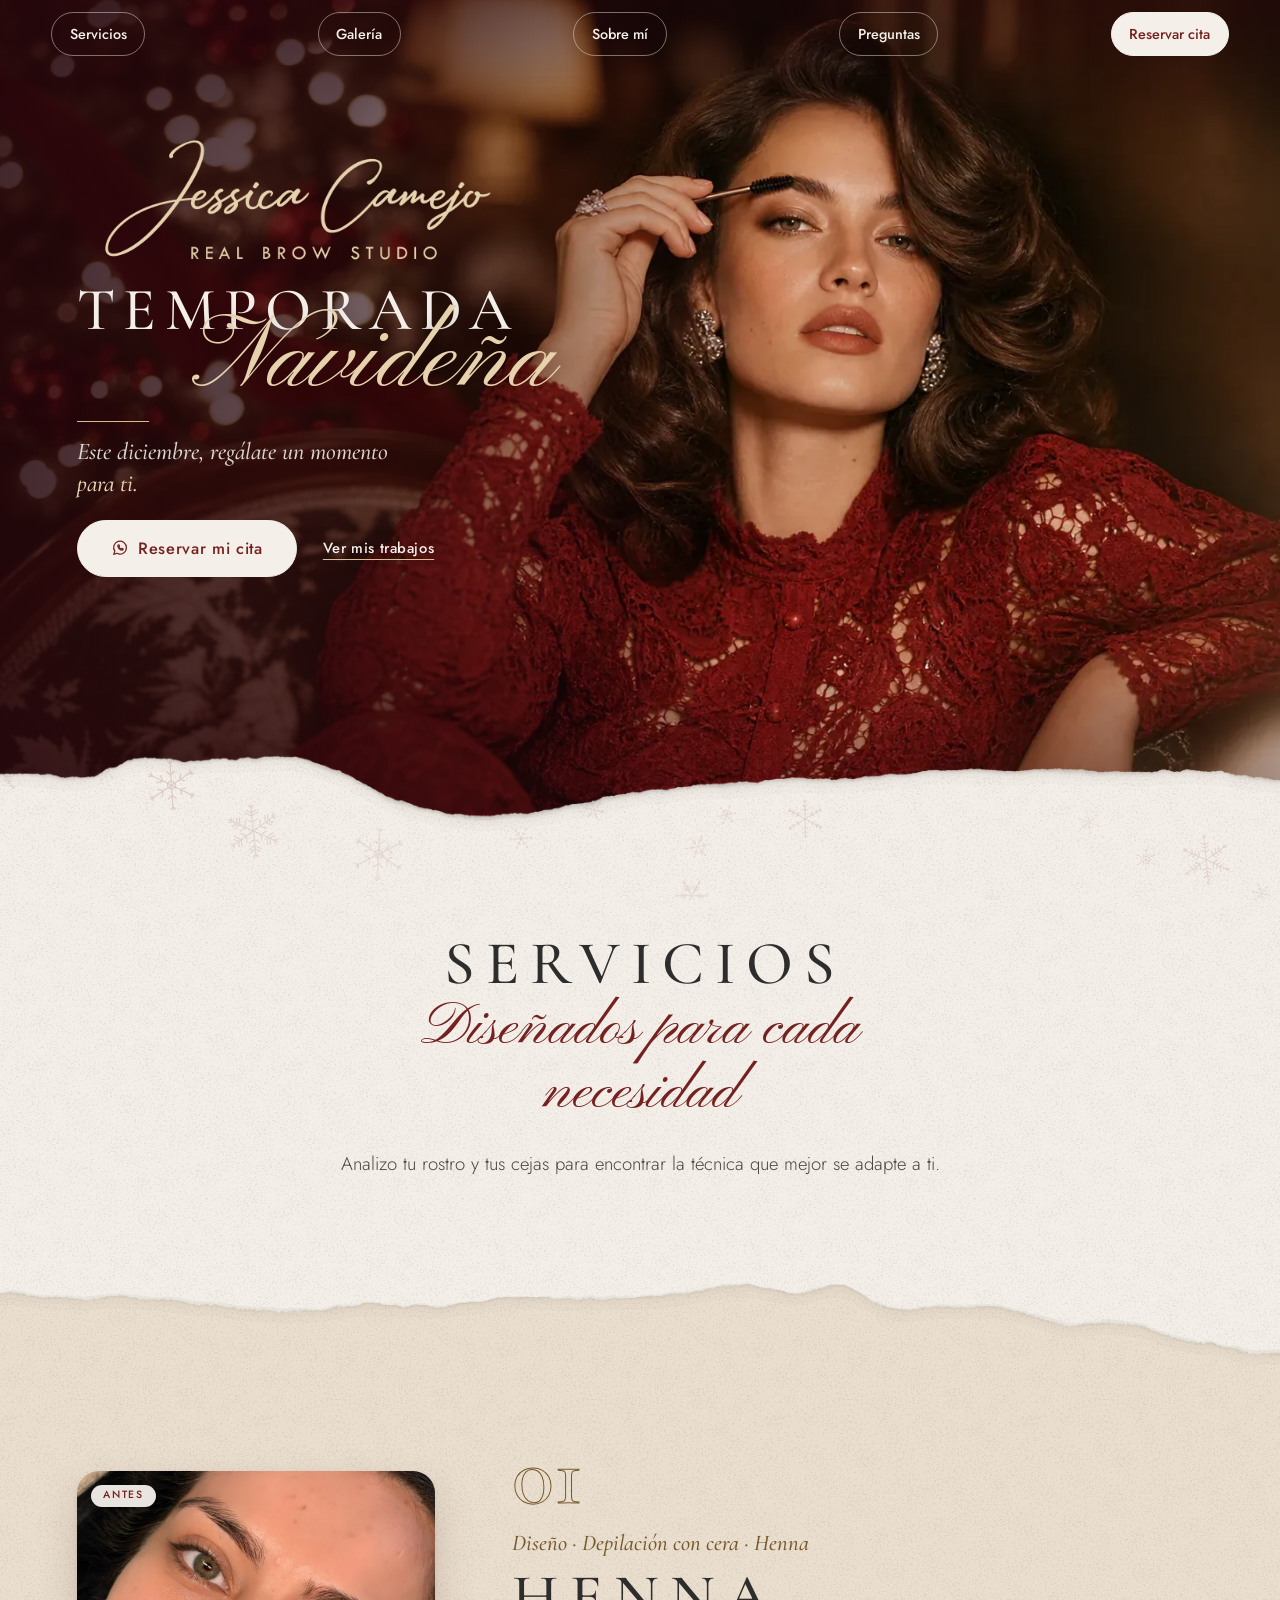
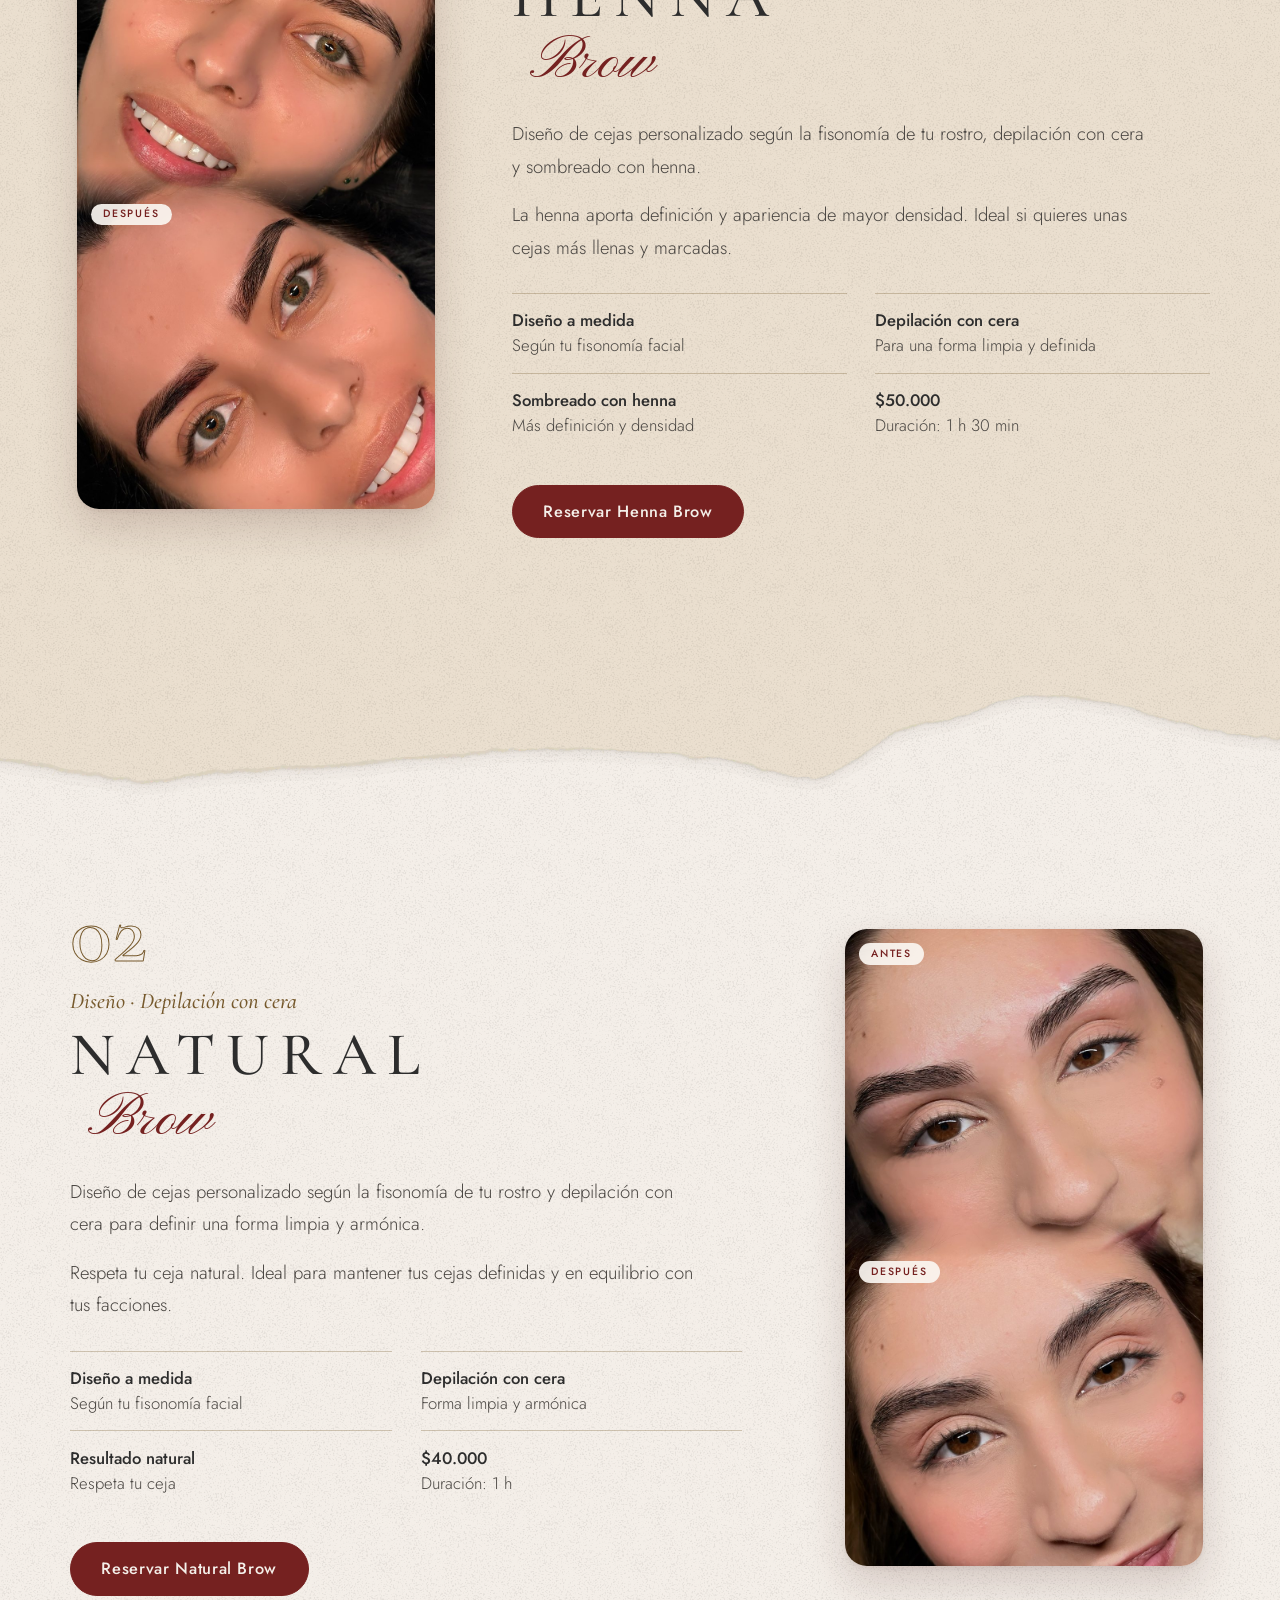
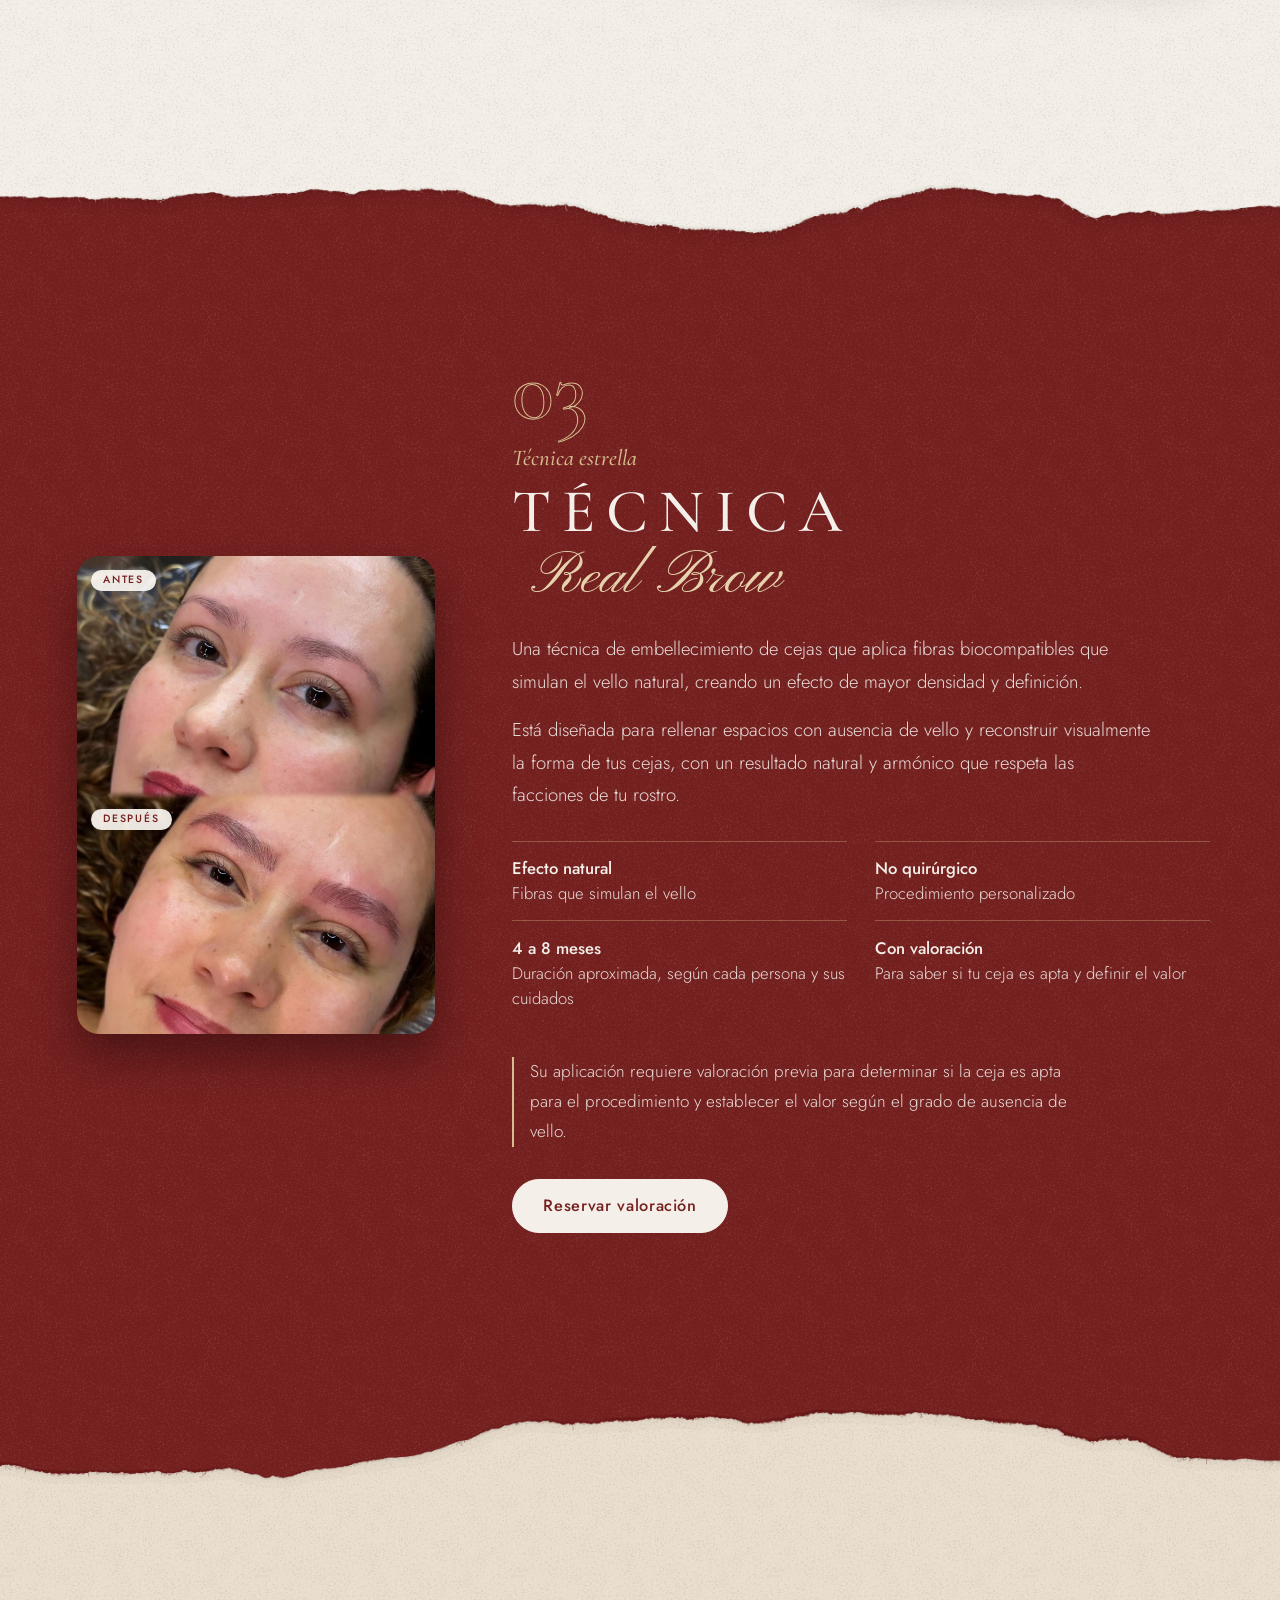
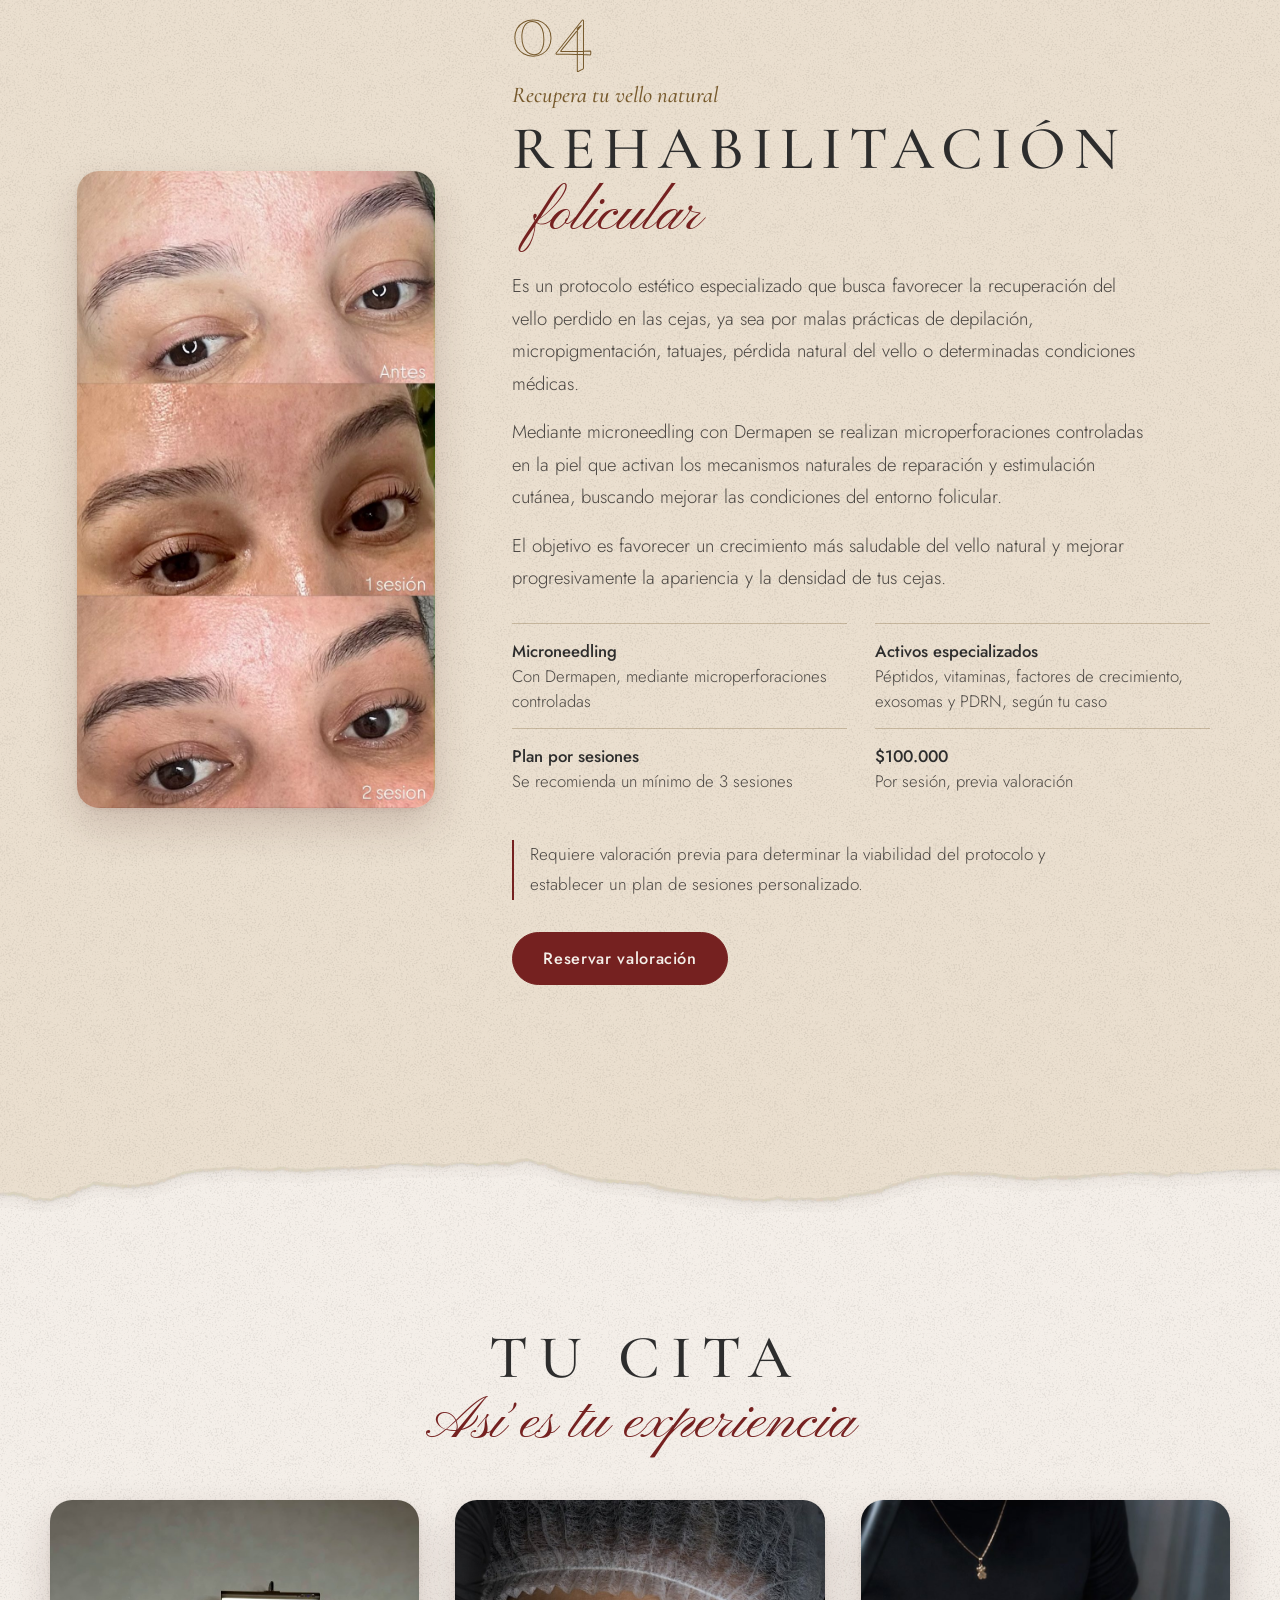
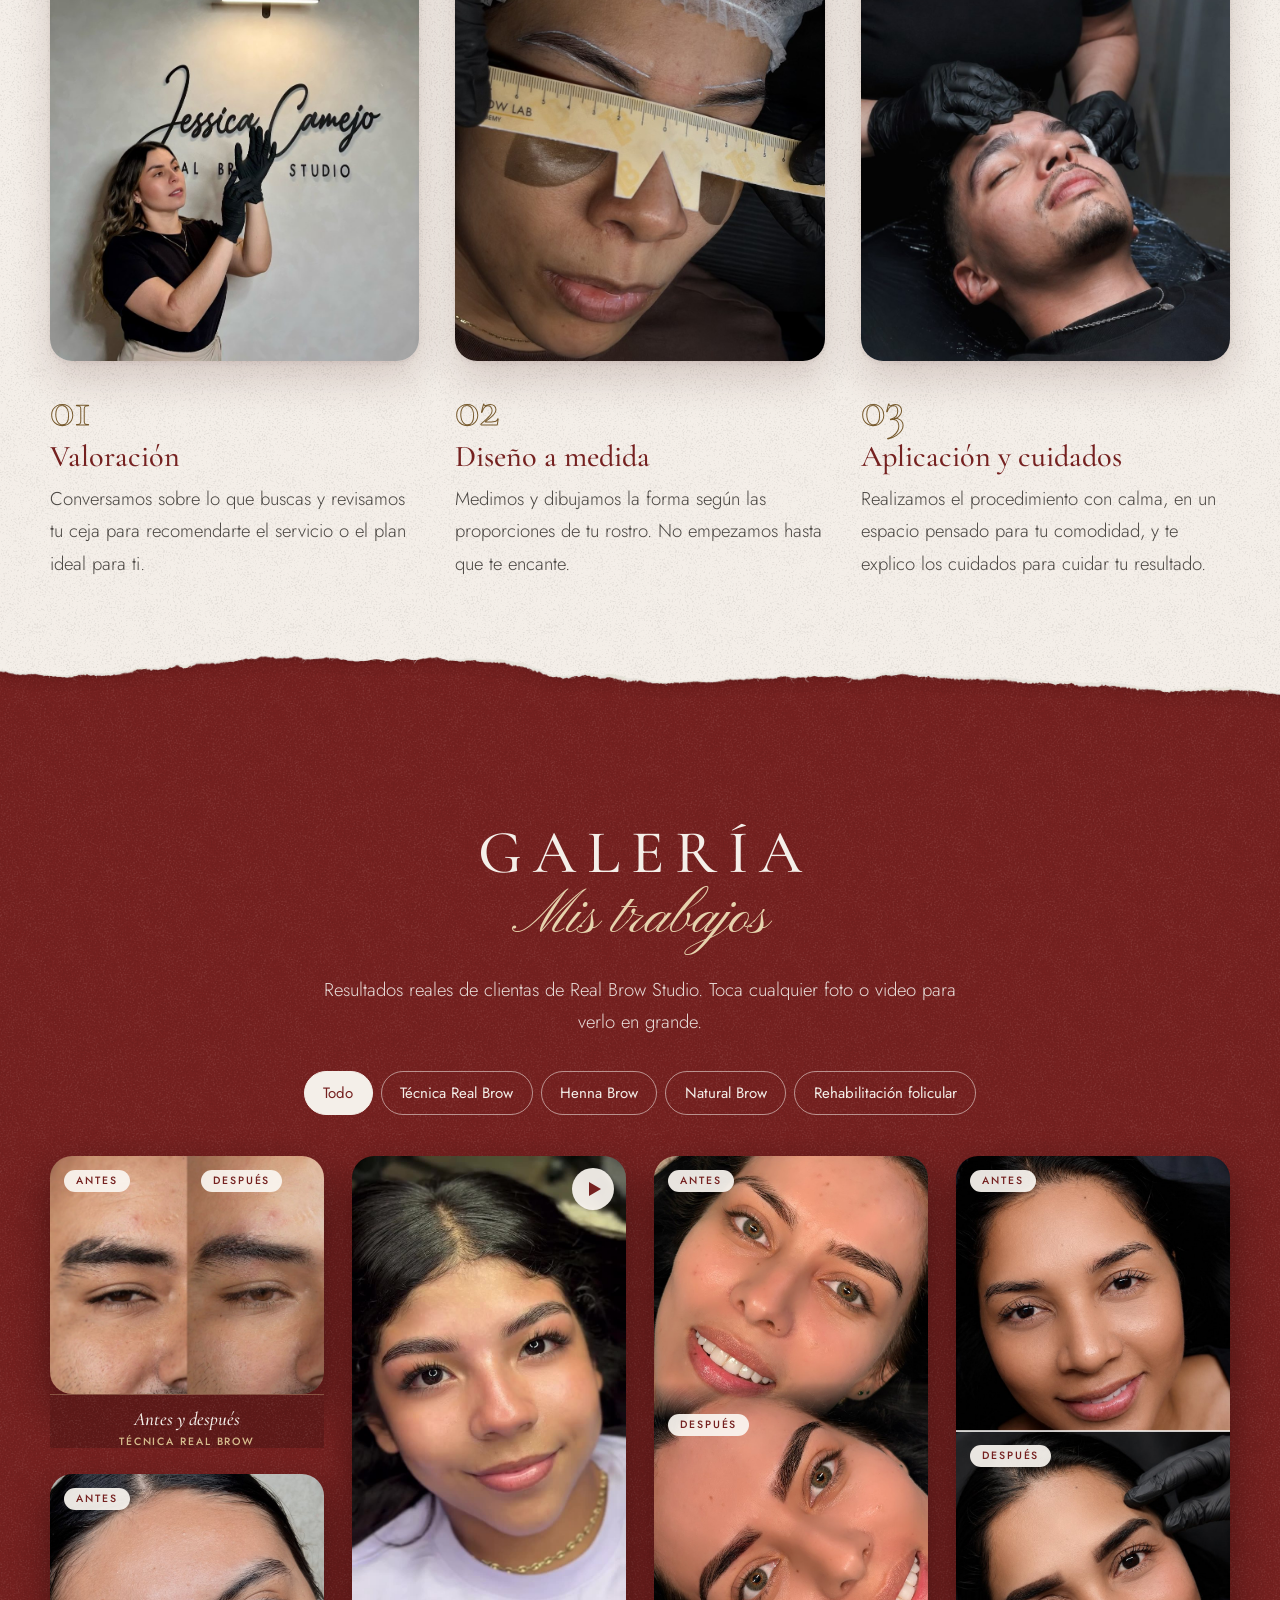
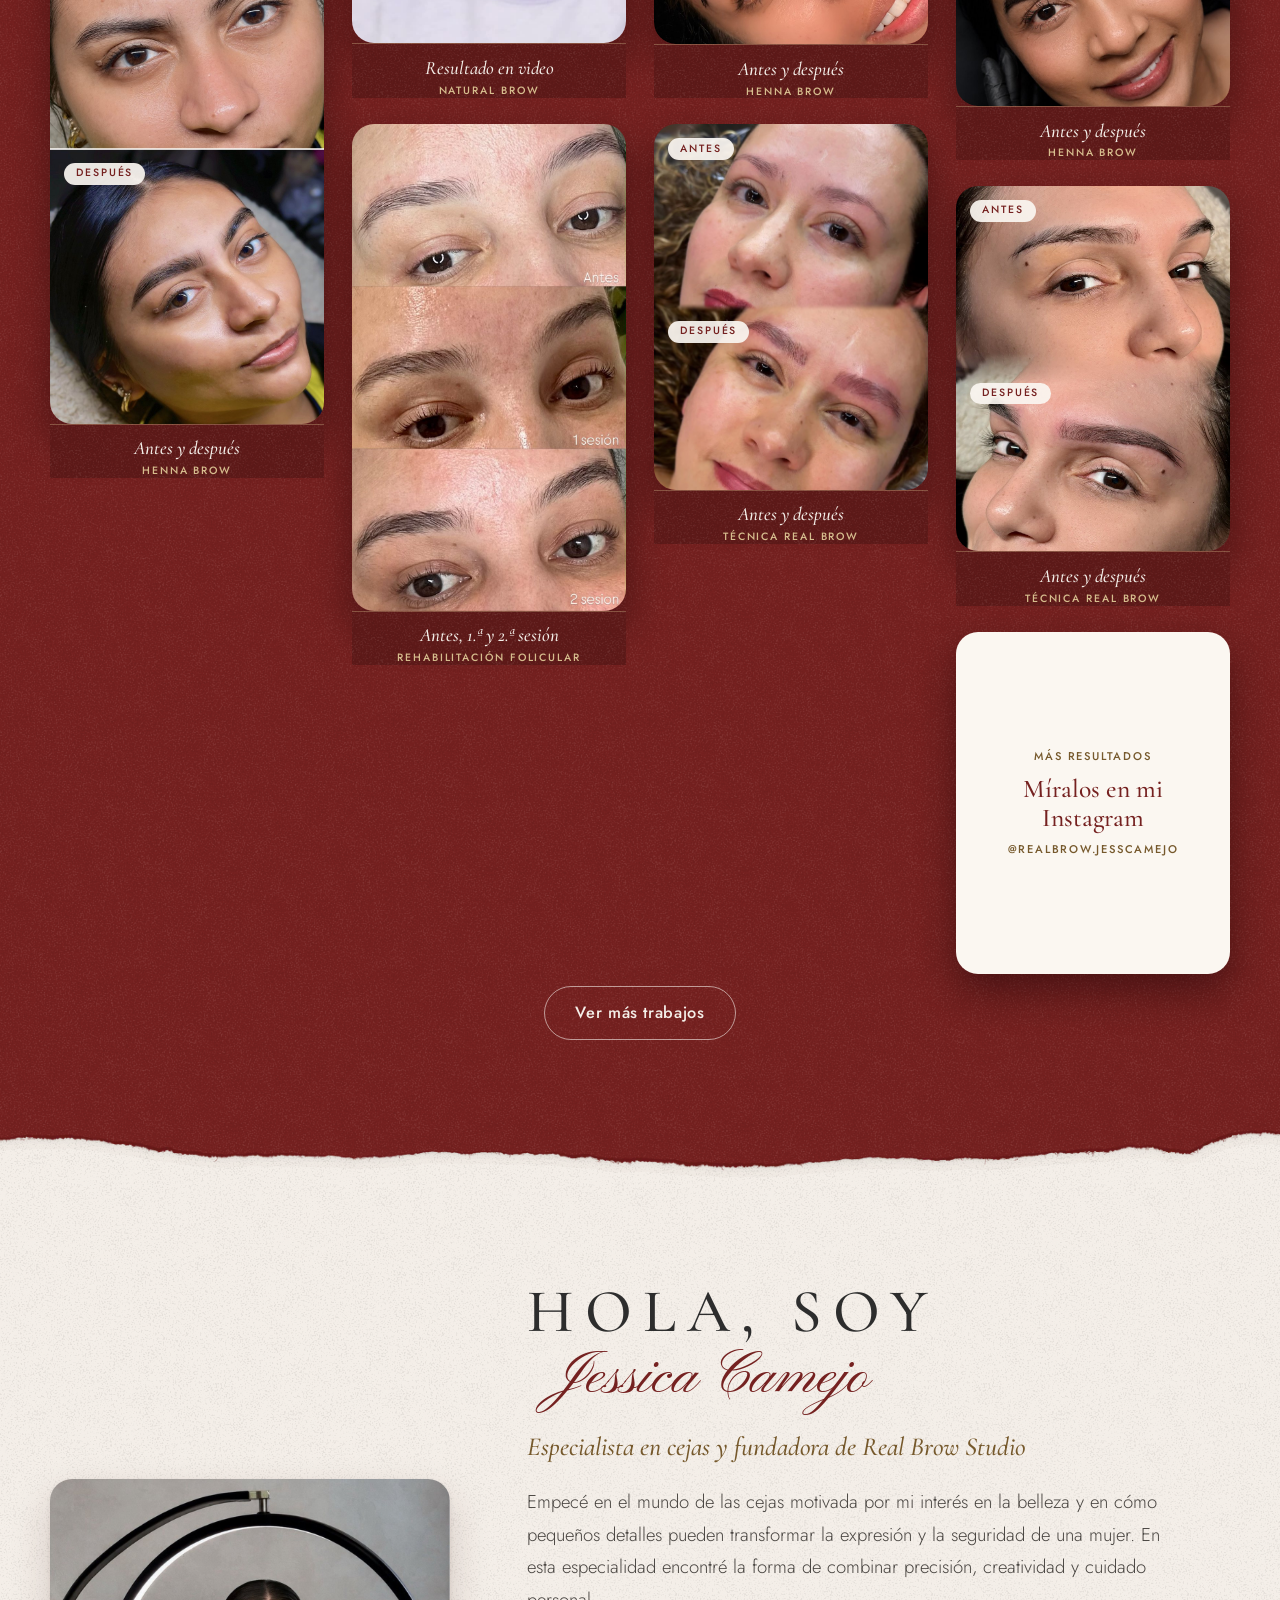
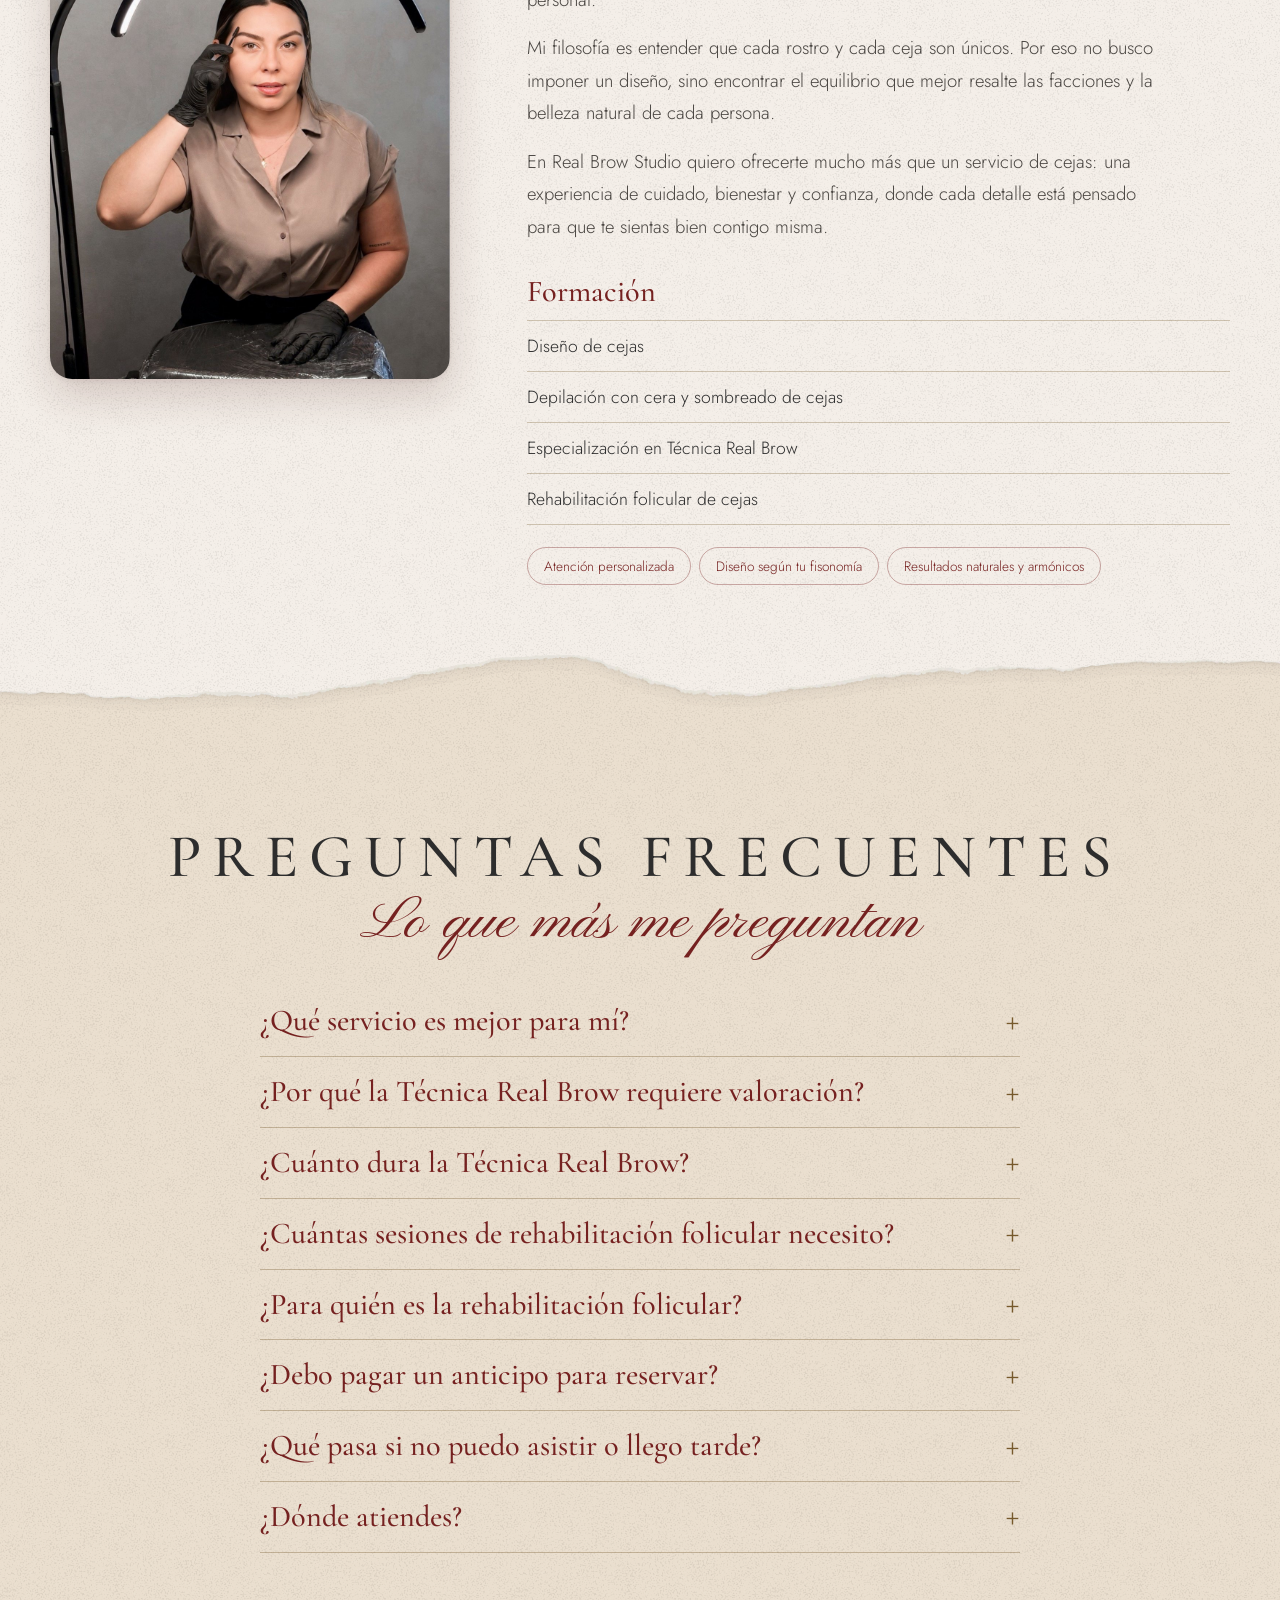
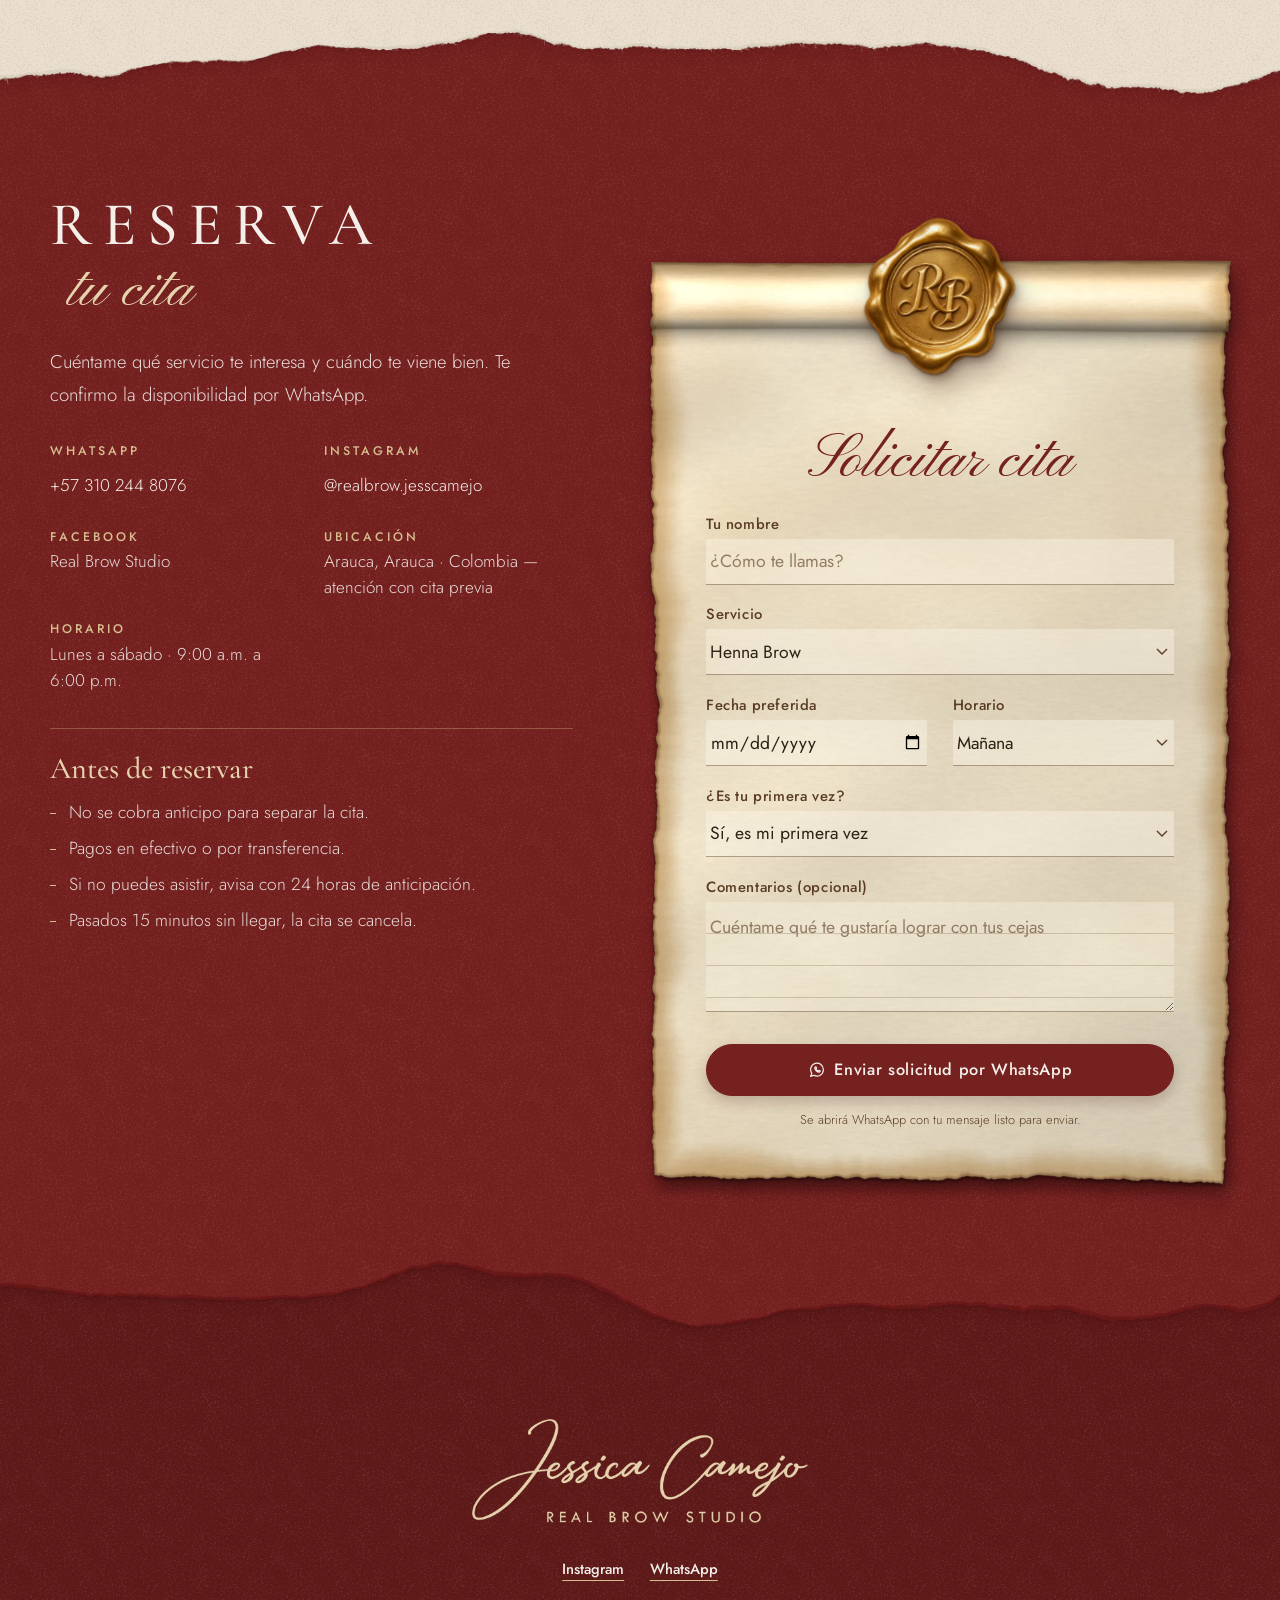
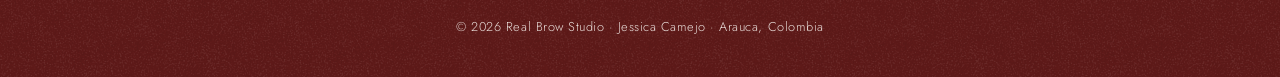
==== commit bf813cc7: "Navidad: quita las tarjetas de Servicios y deja solo su título La información de las tarjetas ya apa" ====
--- a/navidad/index.html
+++ b/navidad/index.html
@@ -67,7 +67,6 @@
         <h2 class="titular centrado" aria-label="Servicios. Diseñados para cada necesidad"><span class="mayus">Servicios</span><span class="guion">Diseñados para cada necesidad</span></h2>
         <p>Analizo tu rostro y tus cejas para encontrar la técnica que mejor se adapte a ti.</p>
       </div>
-      <div class="tarjetas" id="lista-servicios"></div>
     </div>
   </section>
 
@@ -329,17 +328,6 @@
   <div class="visor-contenido" id="visor-contenido"></div>
 </div>
 
-<!-- Aviso de fin de temporada: aparece desde el 30 de diciembre de 2026 (hora de Bogotá) -->
-<div class="fin-temporada" id="fin-temporada" role="dialog" aria-modal="true" aria-labelledby="fin-titulo" hidden>
-  <div class="fin-tarjeta">
-    <p class="fin-pre">Real Brow Studio</p>
-    <h2 id="fin-titulo"><span class="mayus">Temporada Navideña</span><span class="guion">ha finalizado</span></h2>
-    <p>Gracias por acompañarnos esta Navidad. Te espero en la página de Real Brow Studio para reservar tu próxima cita.</p>
-    <a class="btn btn-rojo" href="../">Ir a Real Brow Studio</a>
-    <button class="fin-cerrar" type="button">Ver la edición de Navidad 2026</button>
-  </div>
-</div>
-
 <script src="navidad.js"></script>
 </body>
 </html>
--- a/navidad/navidad.css
+++ b/navidad/navidad.css
@@ -383,16 +383,4 @@
   .papel-10{--m:url(imagenes/papel-10-escritorio-mascara.webp);--a:url(imagenes/papel-10-escritorio-alma.webp);--s:url(imagenes/papel-10-escritorio-sombra.webp)}
 }
 
-/* =====================================================================
-   AVISO DE FIN DE TEMPORADA
-   ===================================================================== */
-.fin-temporada{position:fixed;inset:0;z-index:120;display:flex;align-items:center;justify-content:center;padding:20px;background:rgba(58,14,16,.82)}
-.fin-tarjeta{width:min(520px,100%);background:var(--perla) url(imagenes/grano.webp) 0 0/256px;border-radius:22px;padding:2.6rem 1.8rem 2rem;text-align:center;box-shadow:0 30px 70px rgba(20,3,4,.5)}
-.fin-pre{font:500 italic var(--t-etq)/1.3 var(--serif);color:var(--oro-osc);margin:0 auto .4rem}
-.fin-tarjeta h2{font-weight:inherit;line-height:1;margin-bottom:1.2rem}
-.fin-tarjeta h2 .mayus{display:block;font:500 clamp(1.6rem,1.3rem + 1.4vw,2.3rem)/1.05 var(--serif);letter-spacing:.14em;text-transform:uppercase;color:var(--tinta)}
-.fin-tarjeta h2 .guion{display:block;font:400 clamp(2.3rem,1.9rem + 1.8vw,3.2rem)/1.1 var(--guion);color:var(--rojo);margin-top:.1em}
-.fin-tarjeta p{margin:0 auto 1.6rem}
-.fin-cerrar{display:block;margin:1rem auto 0;min-height:44px;background:none;border:0;color:var(--rojo);font:500 .9rem var(--sans);text-decoration:underline;text-underline-offset:6px}
-
 @media (prefers-reduced-motion:reduce){ html{scroll-behavior:auto} *{transition:none!important} }
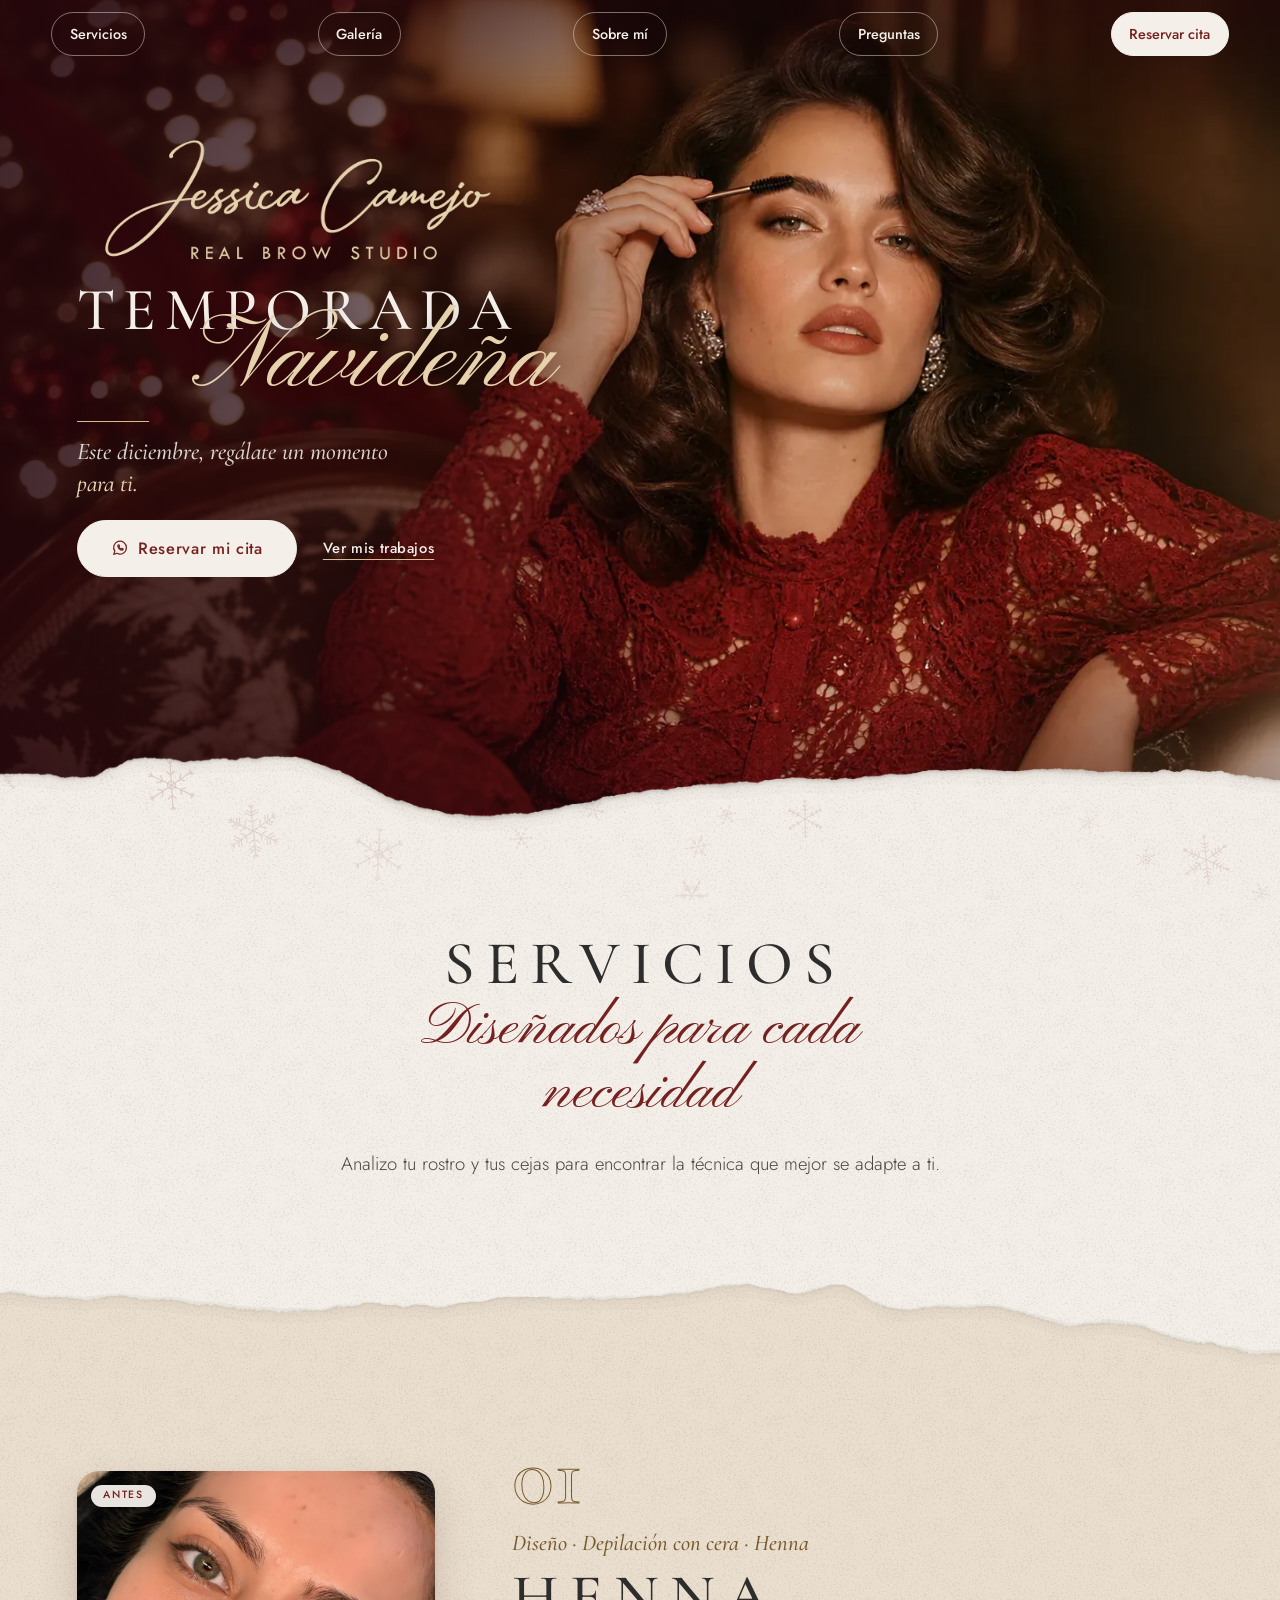
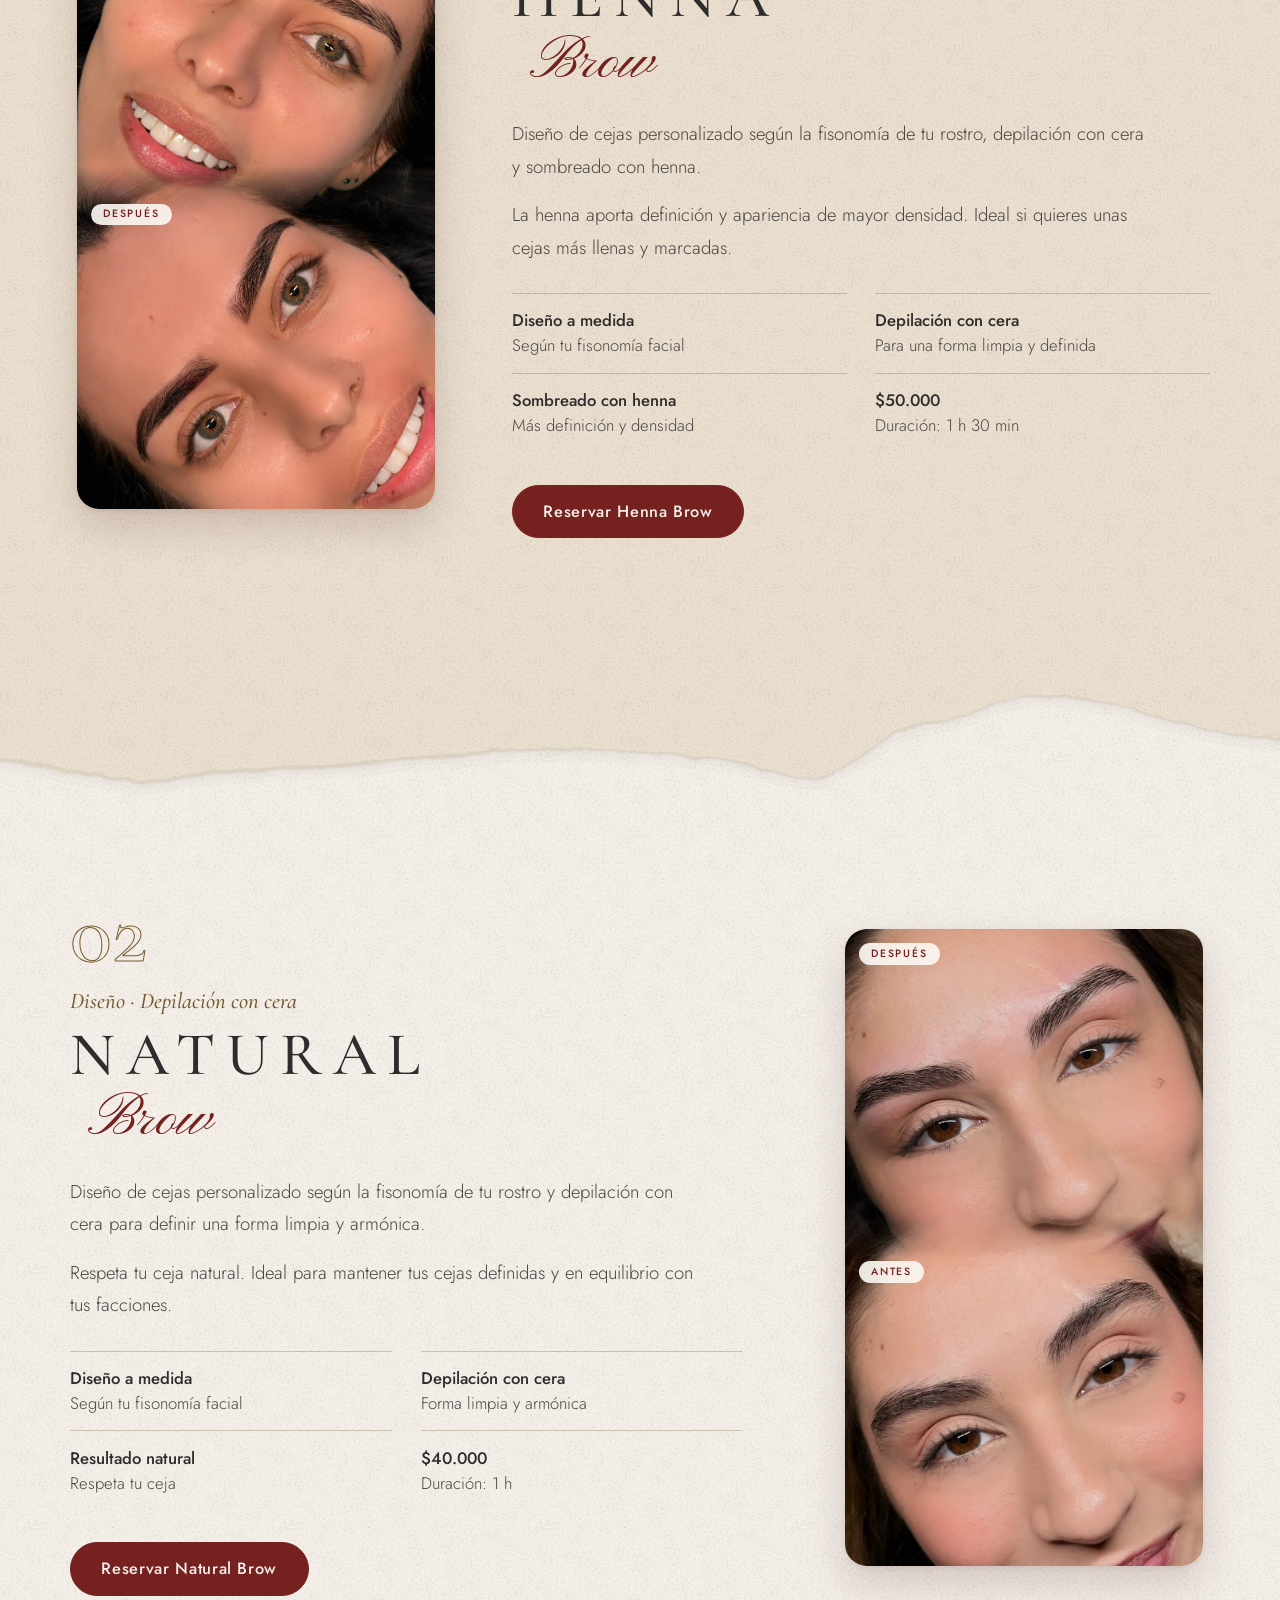
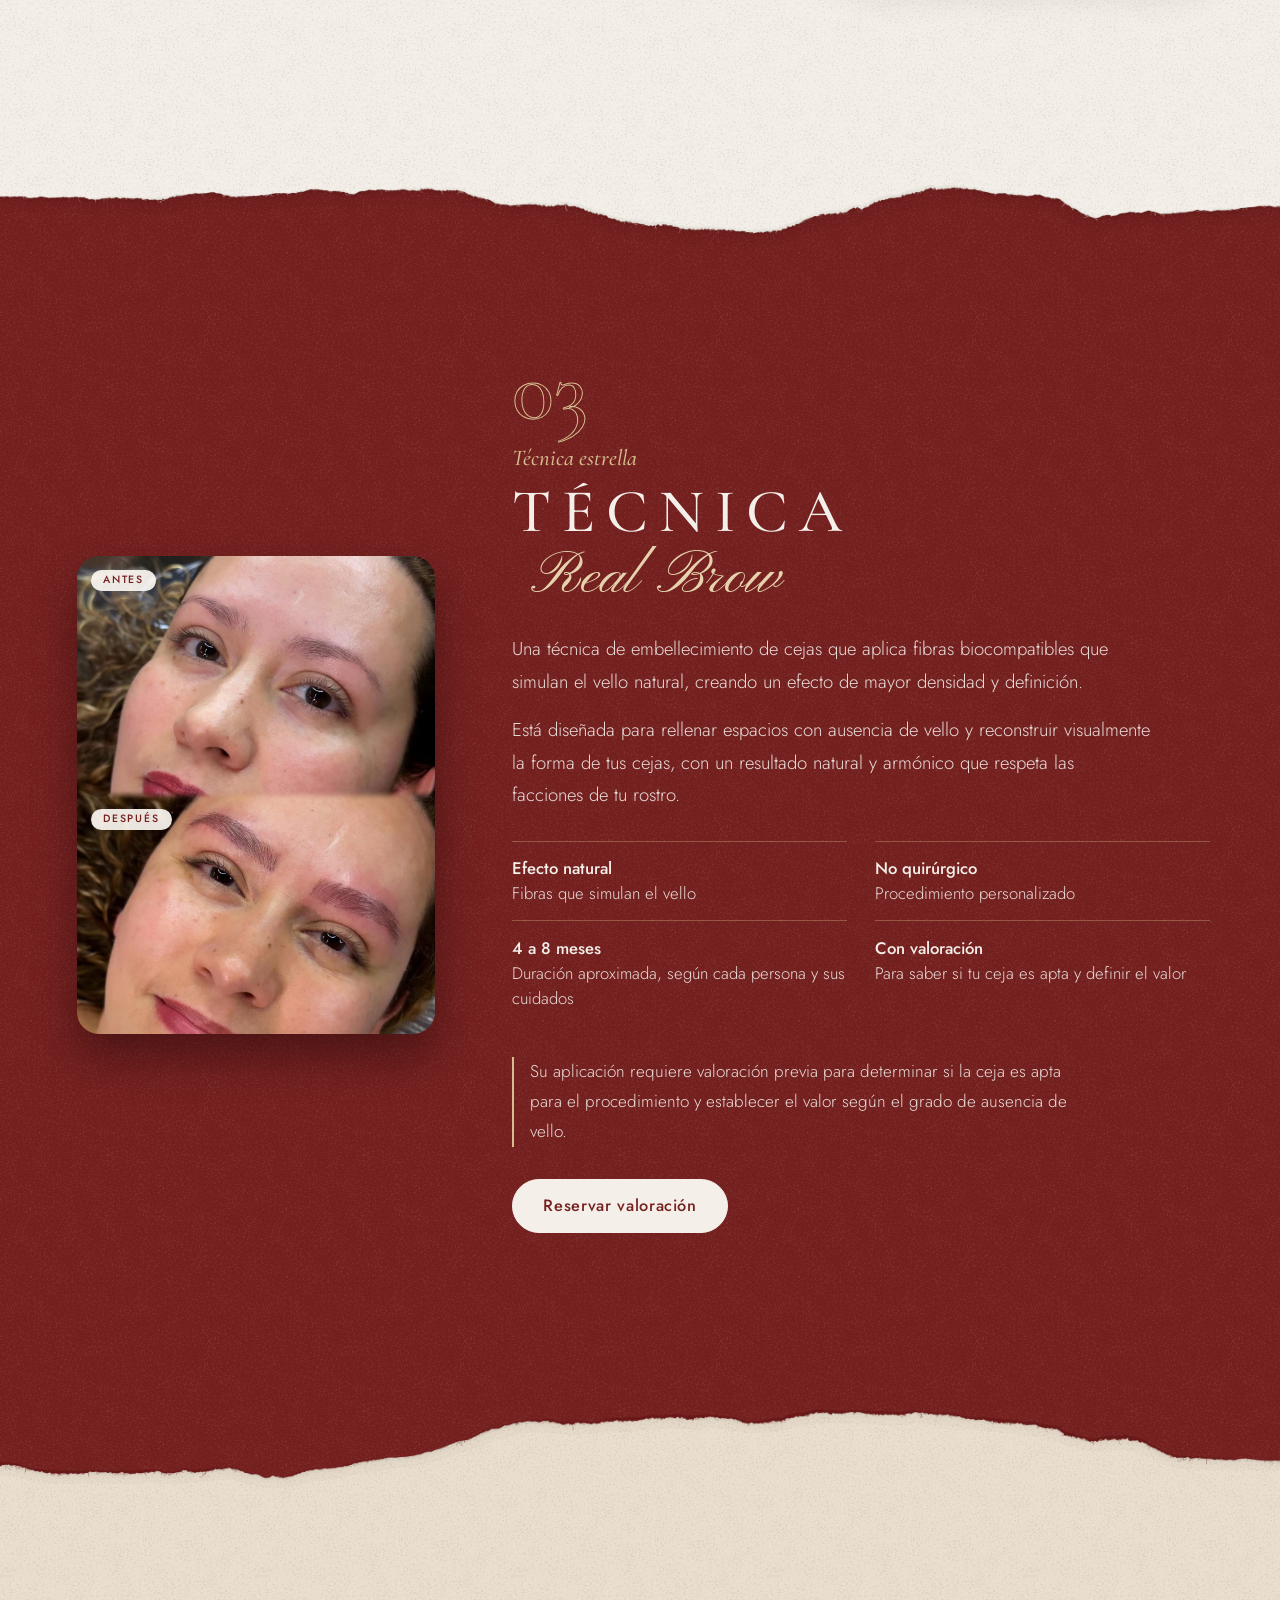
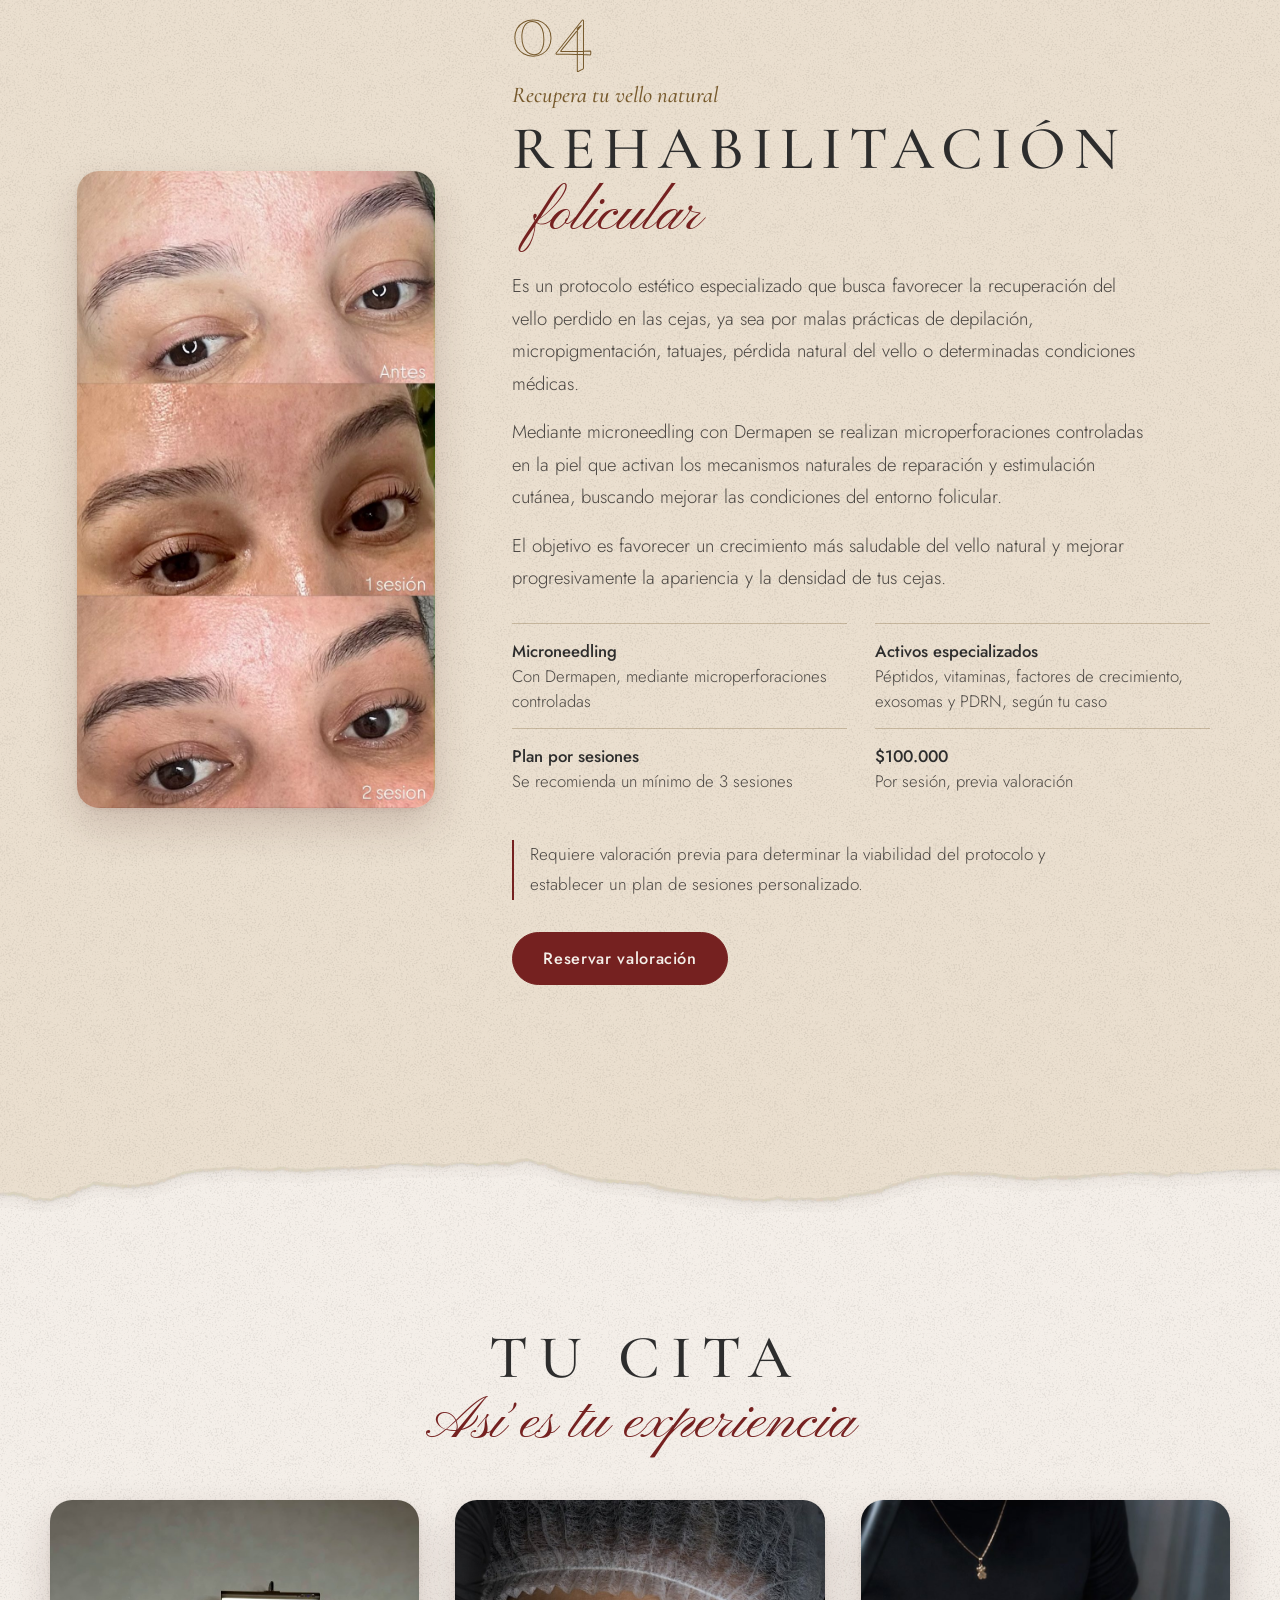
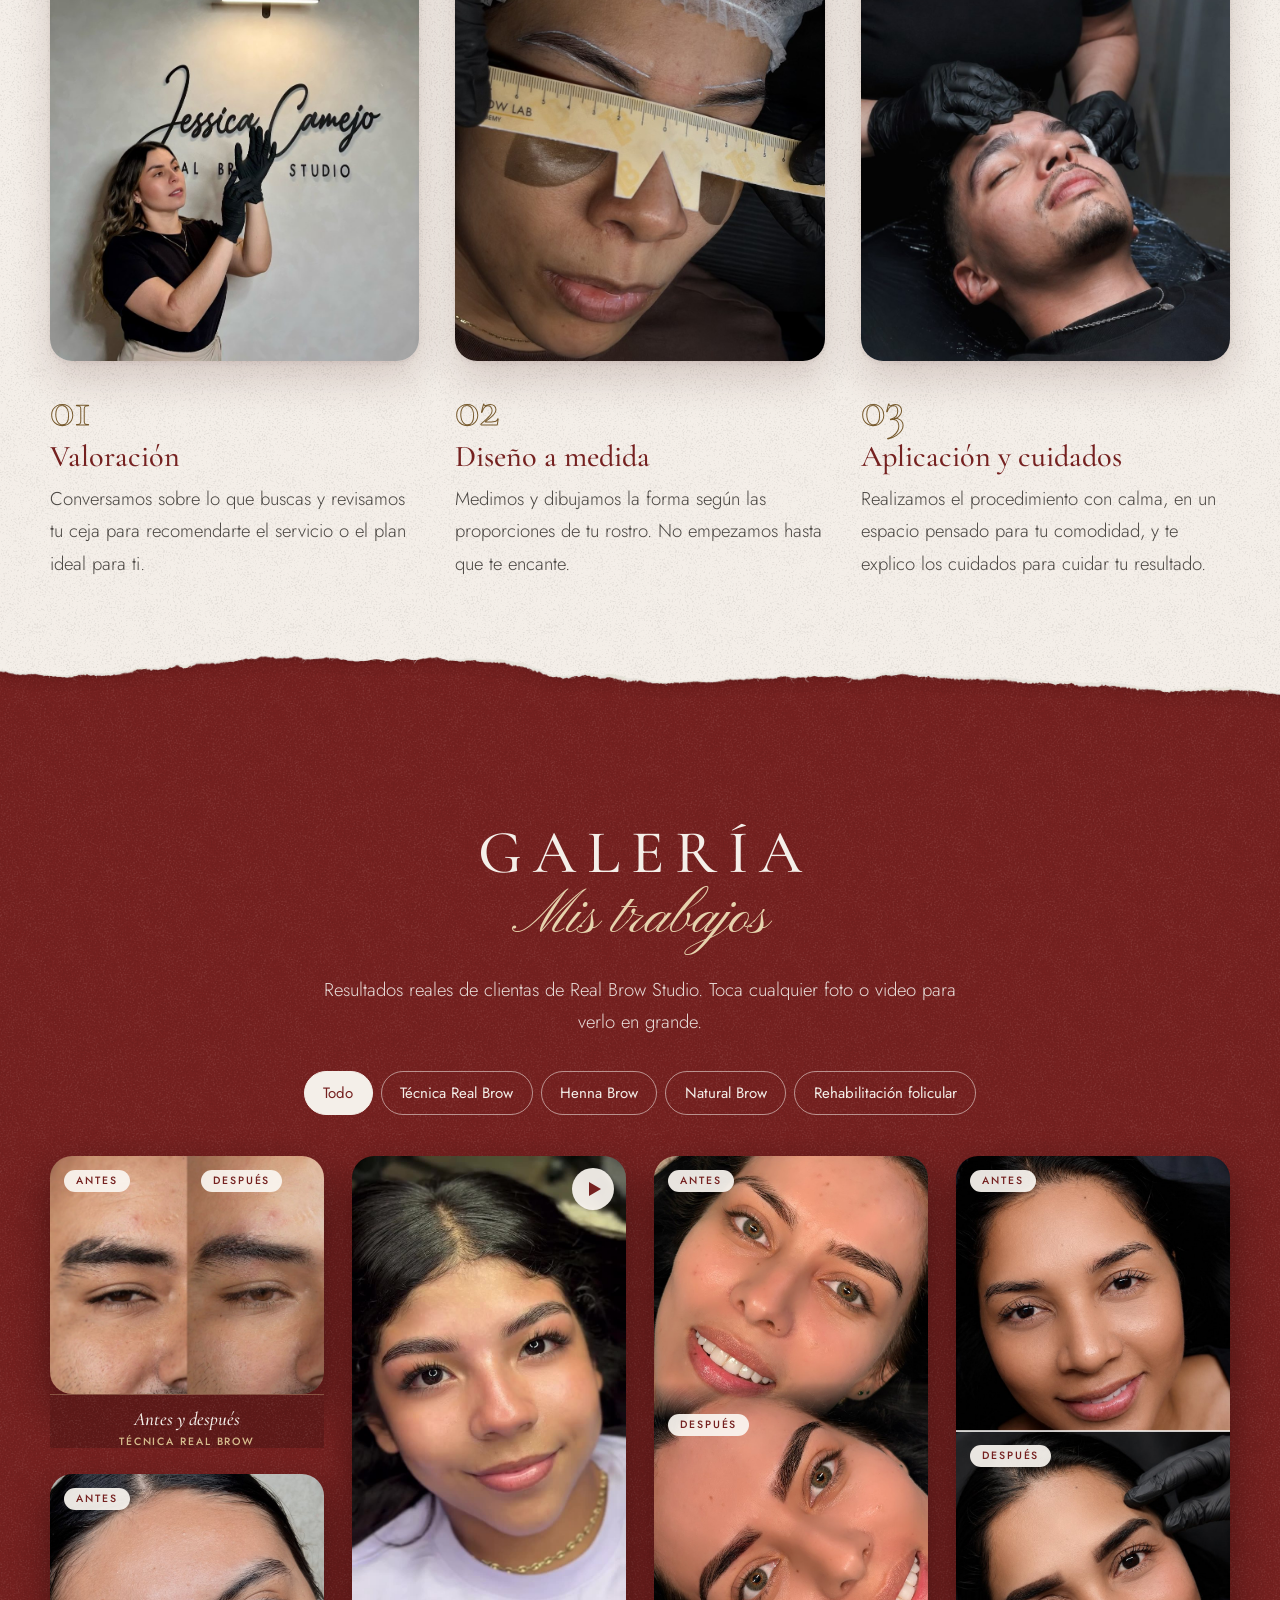
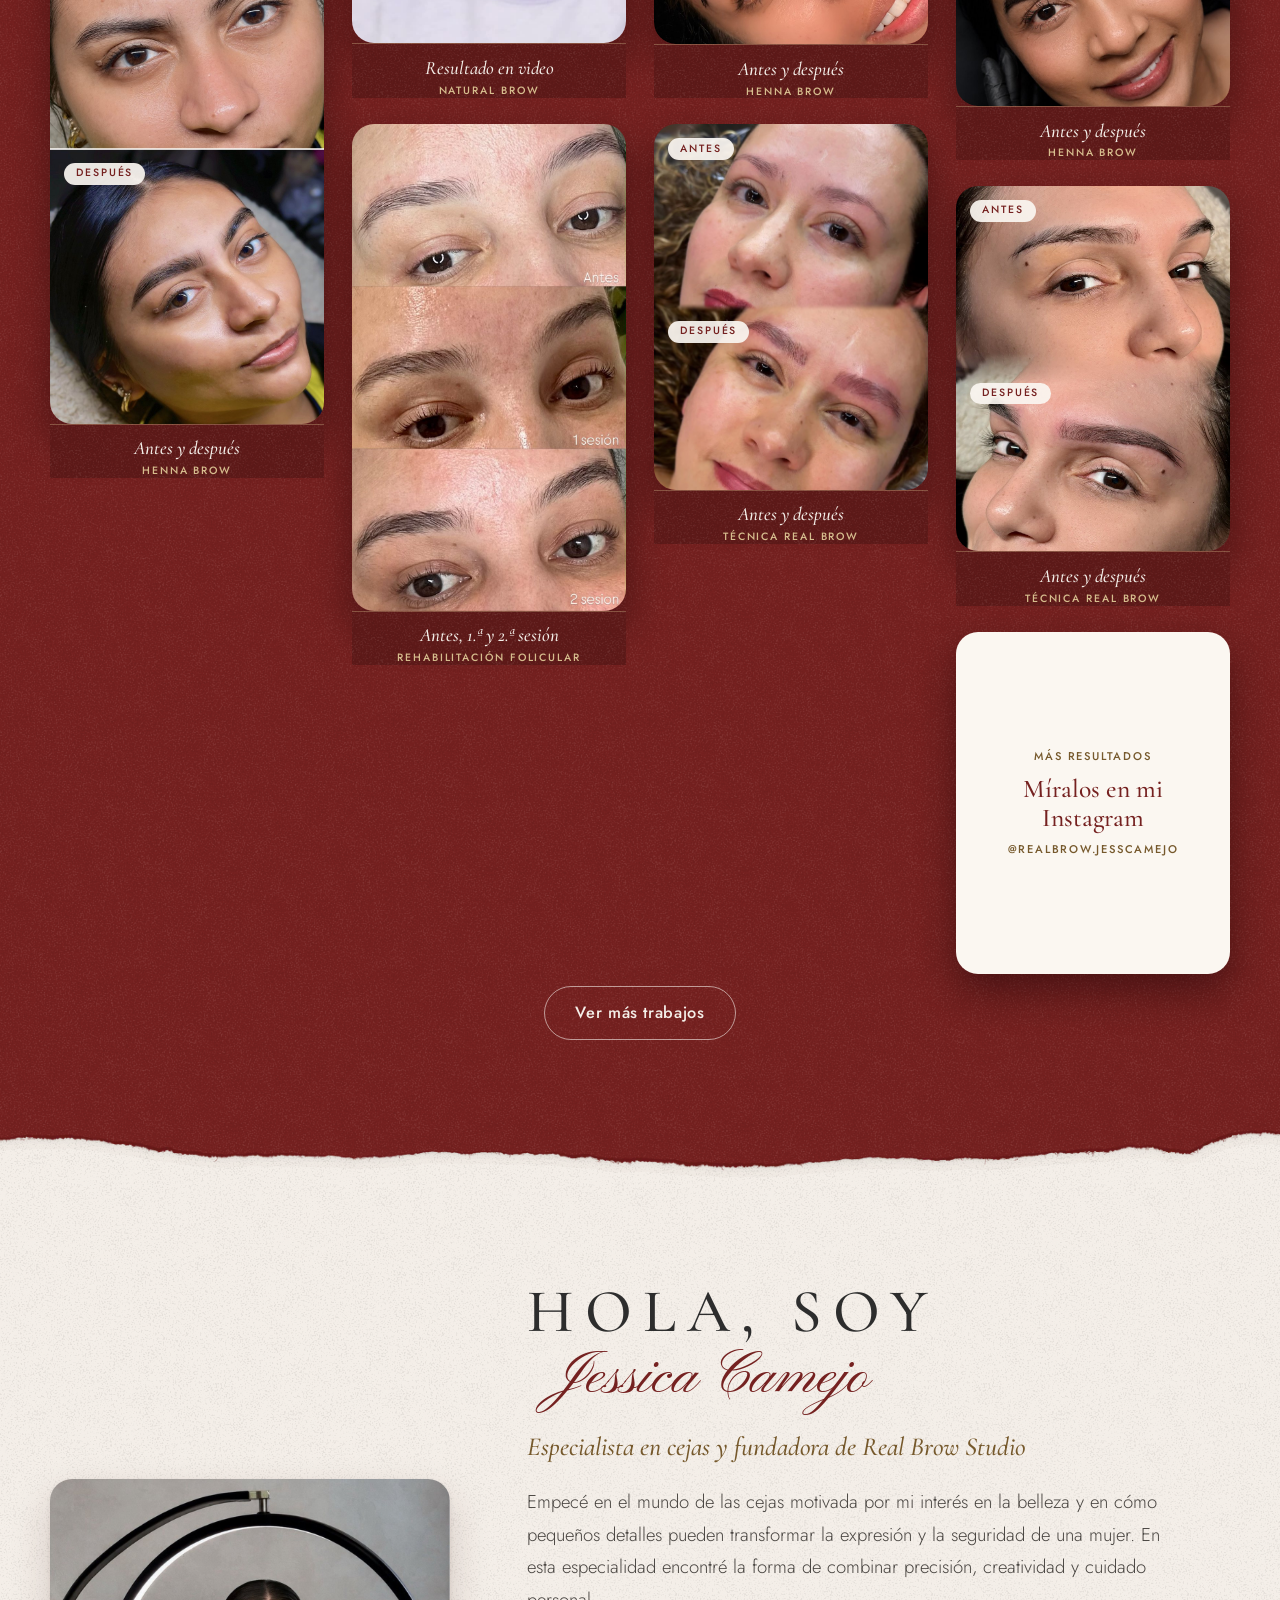
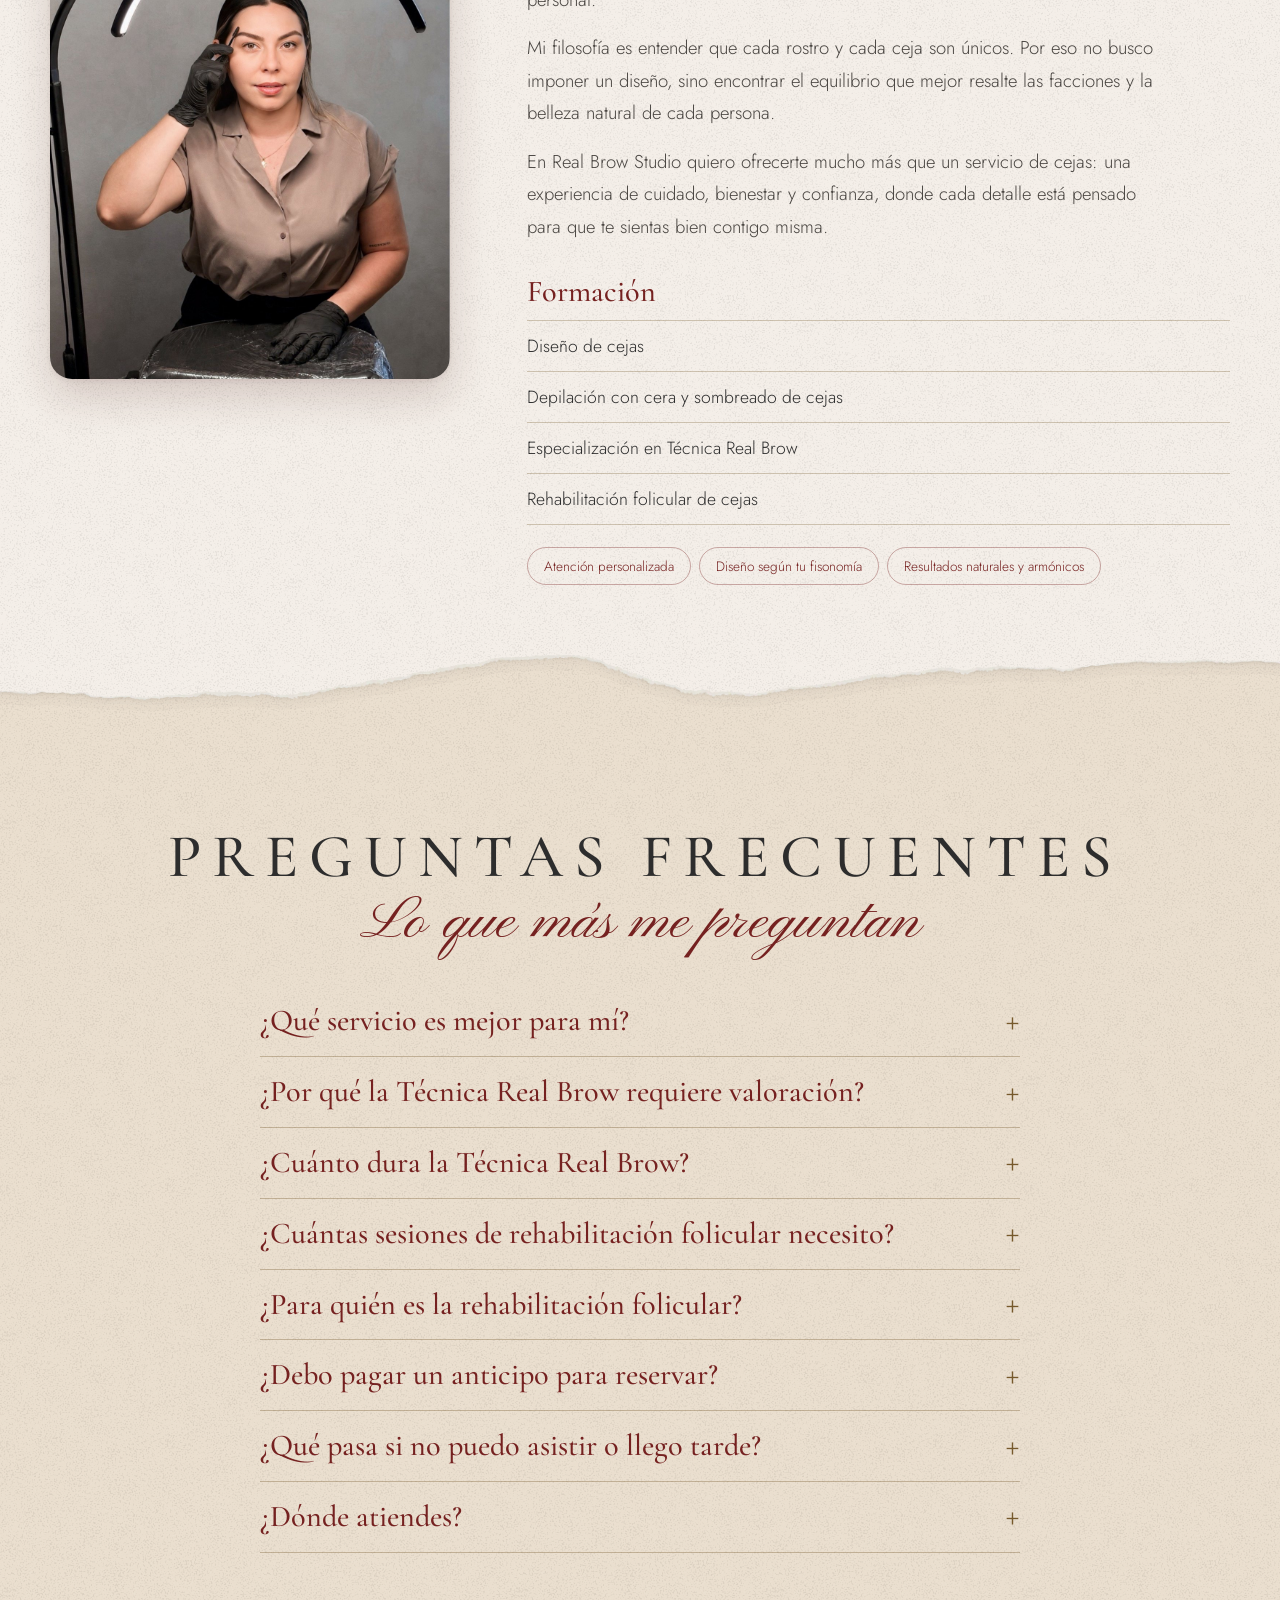
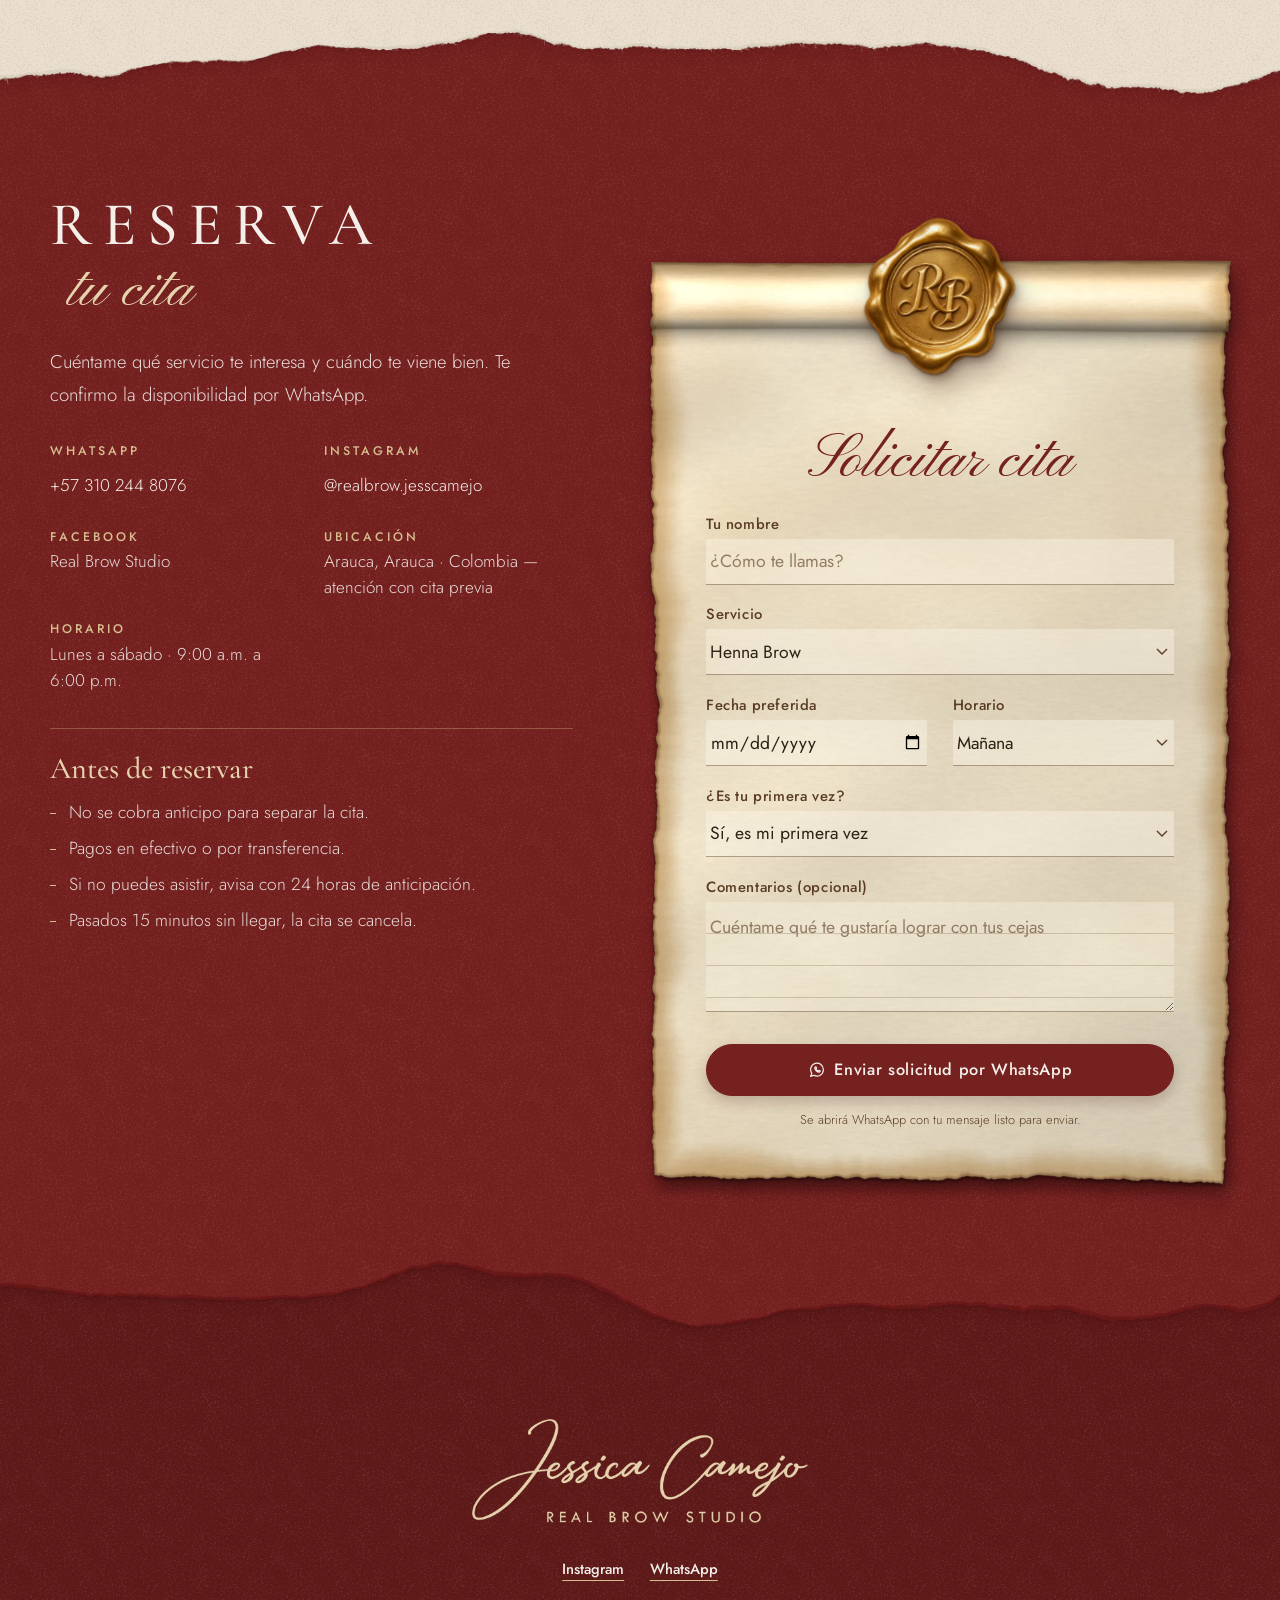
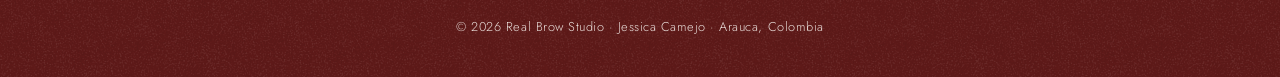
==== commit 960b8564: "Navidad: corrige las etiquetas de la foto de Natural Brow En esa foto el antes está abajo y el despu" ====
--- a/navidad/index.html
+++ b/navidad/index.html
@@ -110,7 +110,7 @@
         </ul>
         <button class="btn btn-rojo reservar-servicio" data-servicio="Natural Brow">Reservar Natural Brow</button>
       </div>
-      <figure><span class="marco"><img src="../imagenes/diseno-depilacion-1.jpg" alt="Antes y después de Natural Brow" width="900" height="1599" loading="lazy"><span class="marca-ad">Antes</span><span class="marca-ad abajo">Después</span></span></figure>
+      <figure><span class="marco"><img src="../imagenes/diseno-depilacion-1.jpg" alt="Antes y después de Natural Brow" width="900" height="1599" loading="lazy"><span class="marca-ad">Después</span><span class="marca-ad abajo">Antes</span></span></figure>
     </div>
   </section>
 
